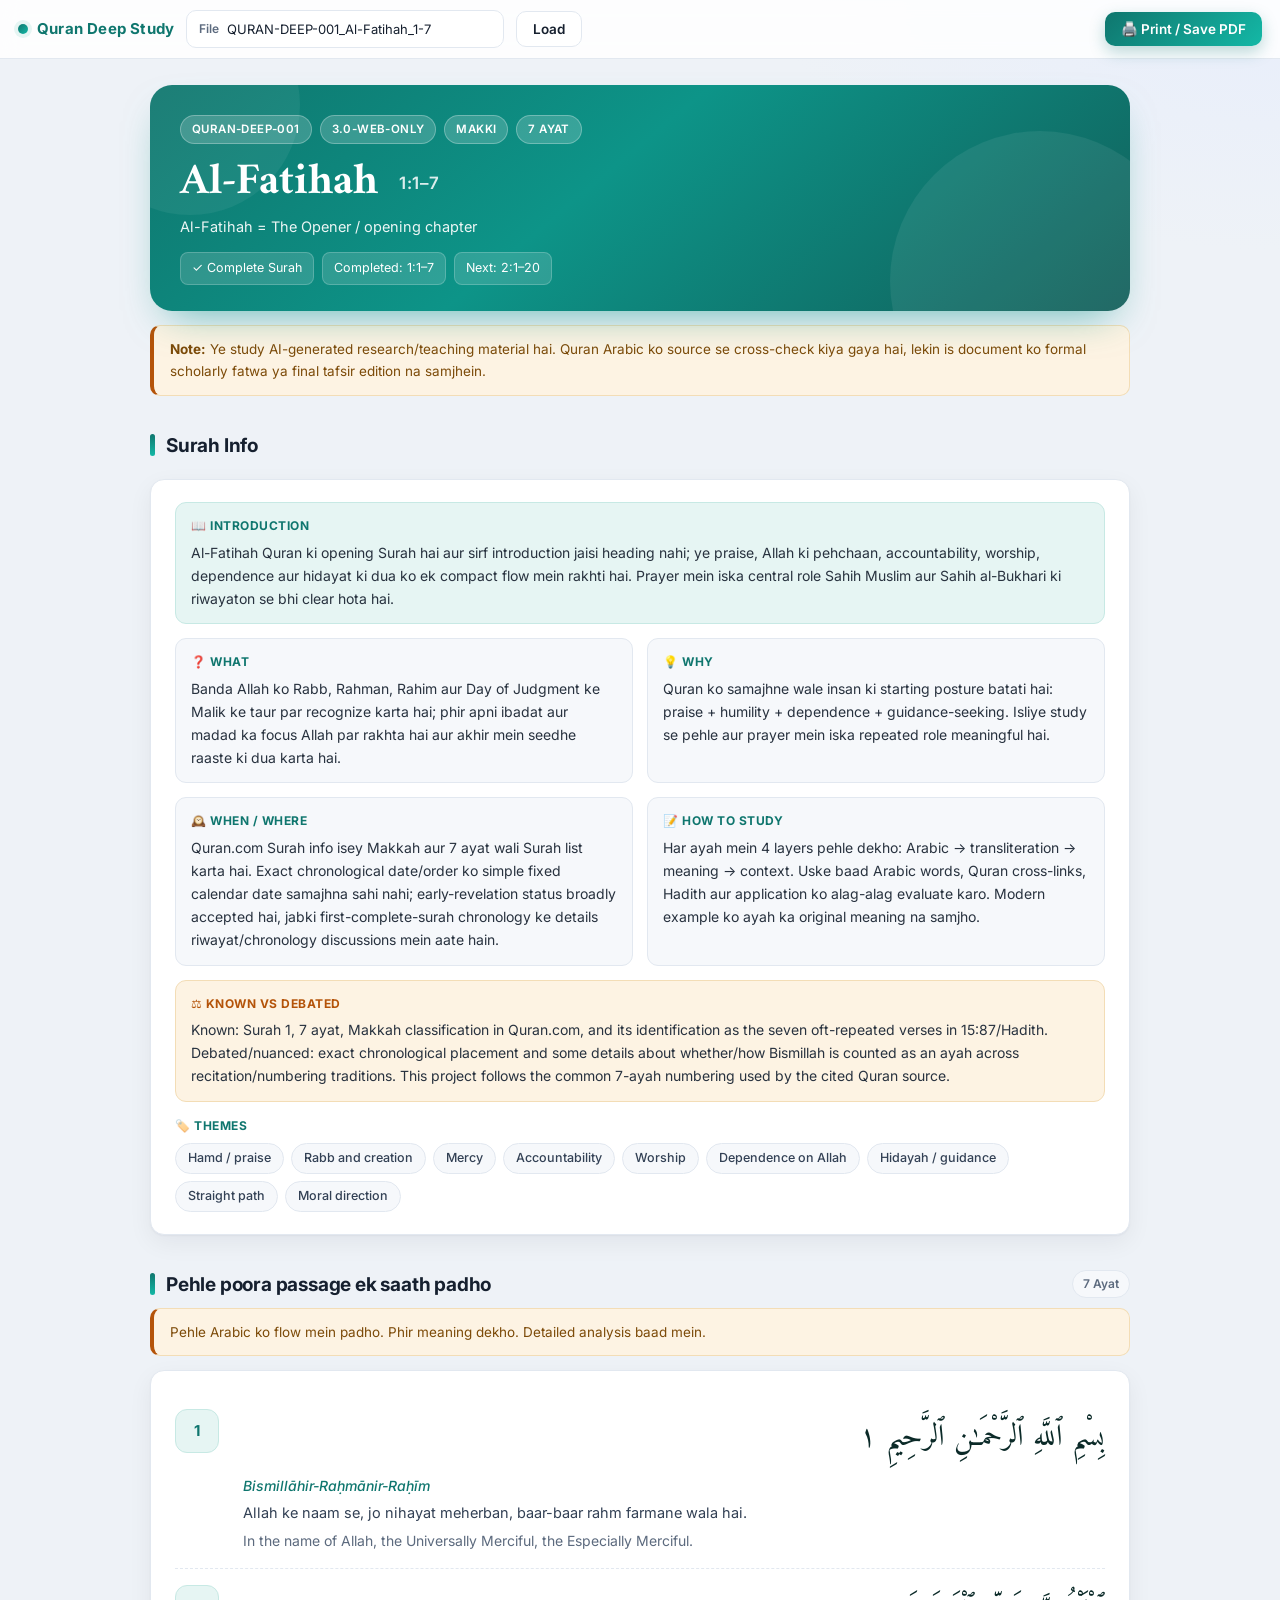
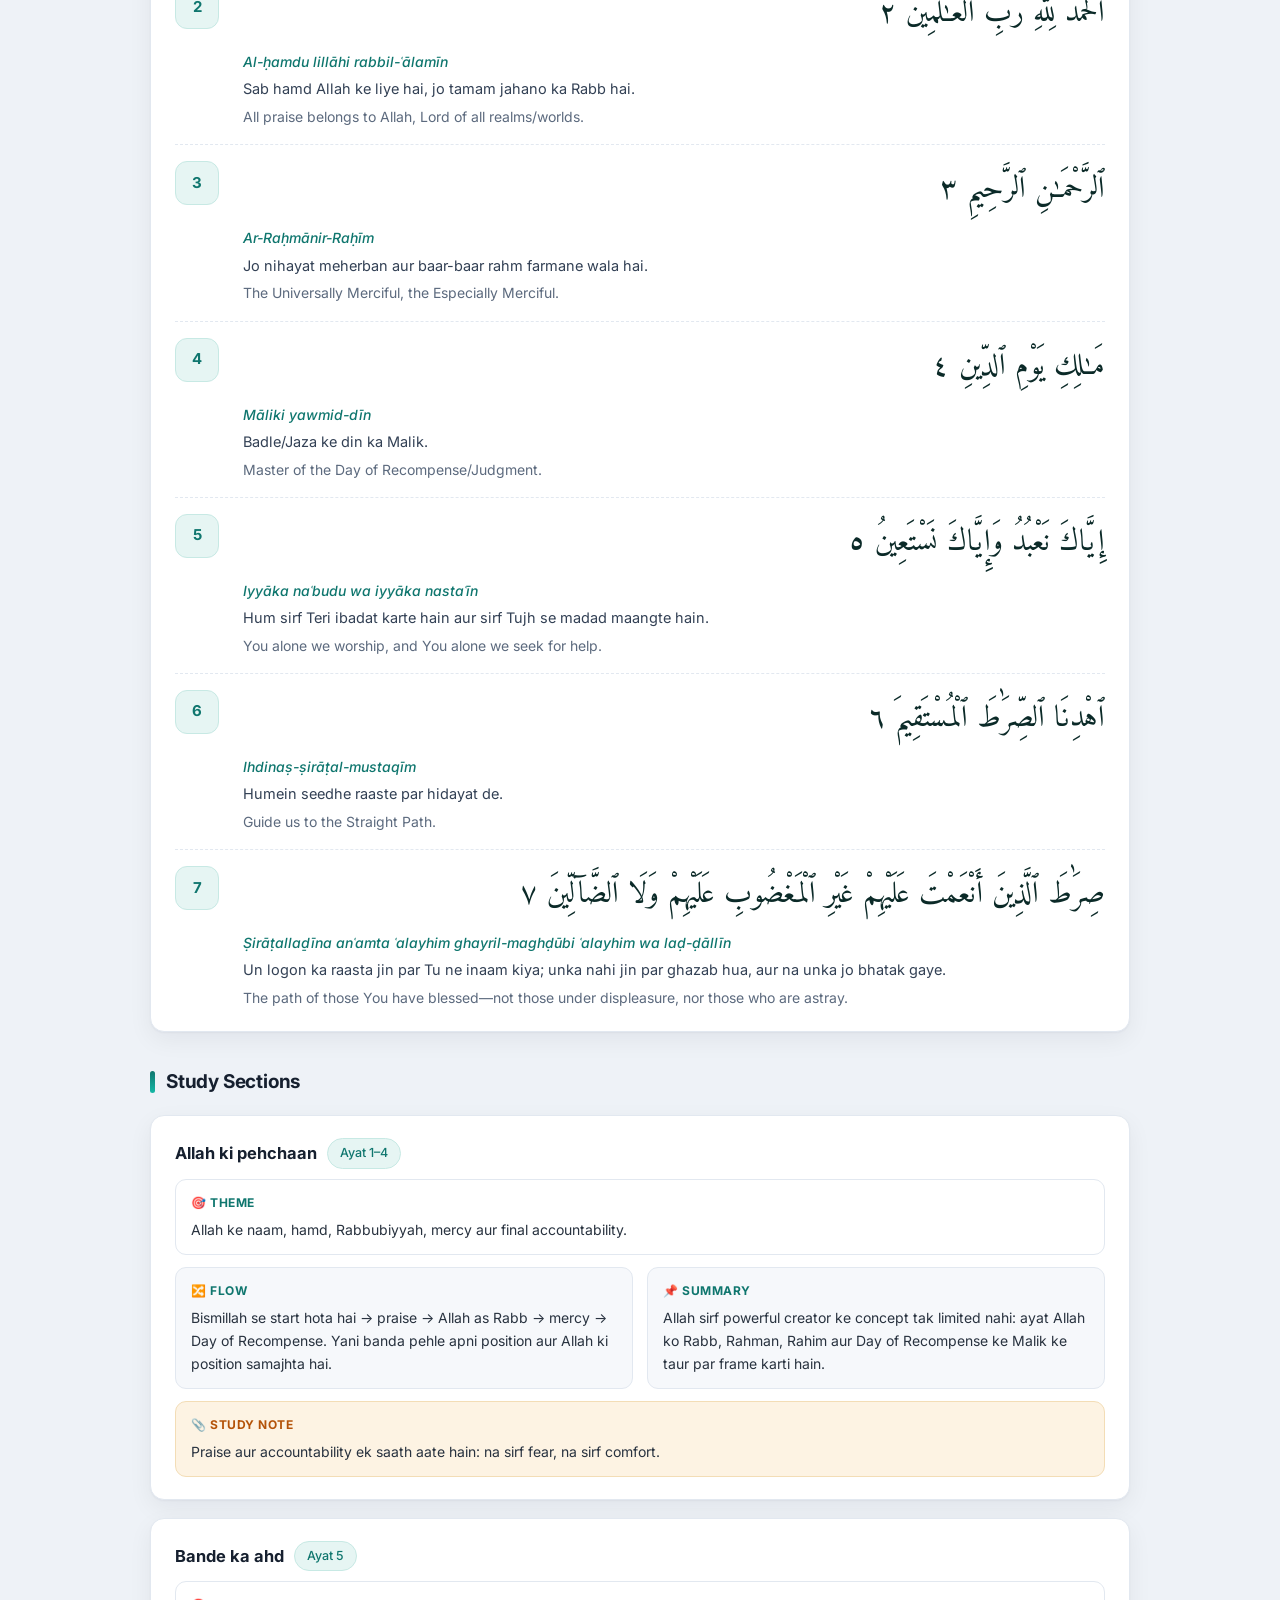
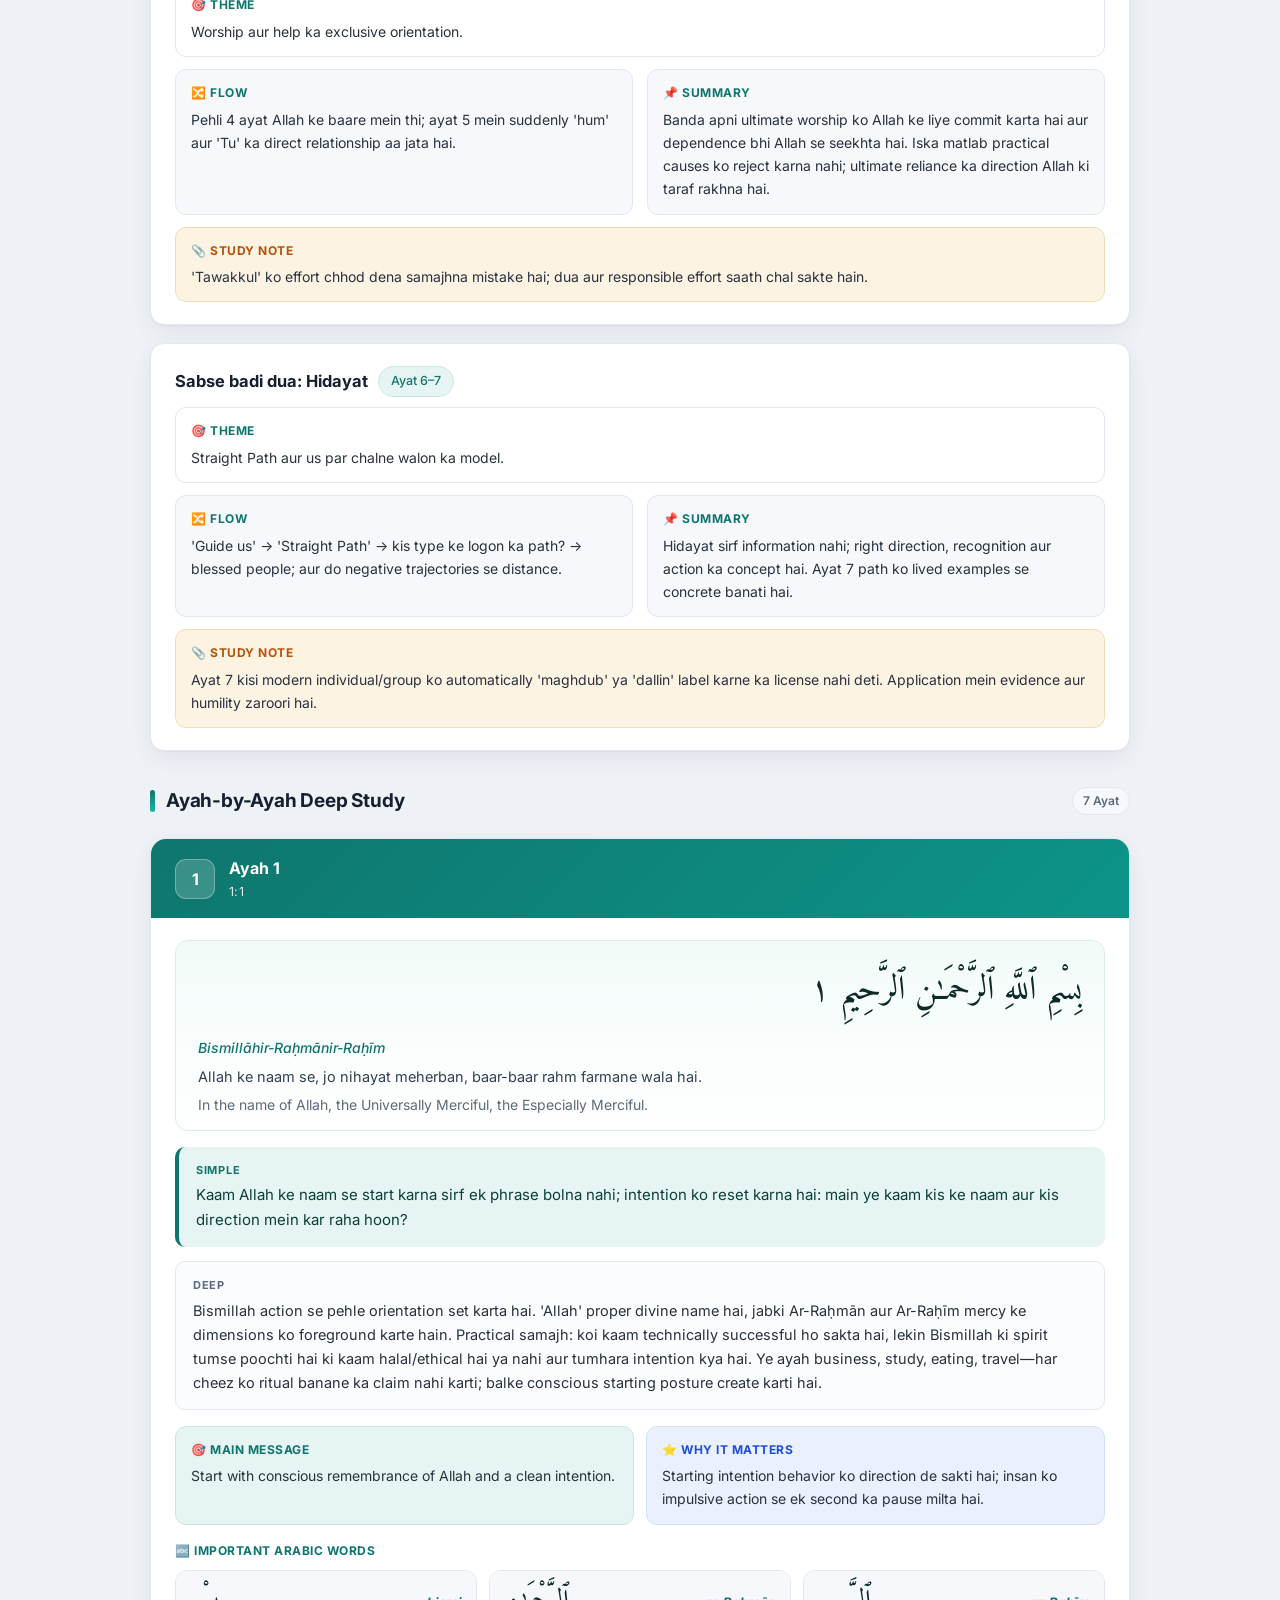
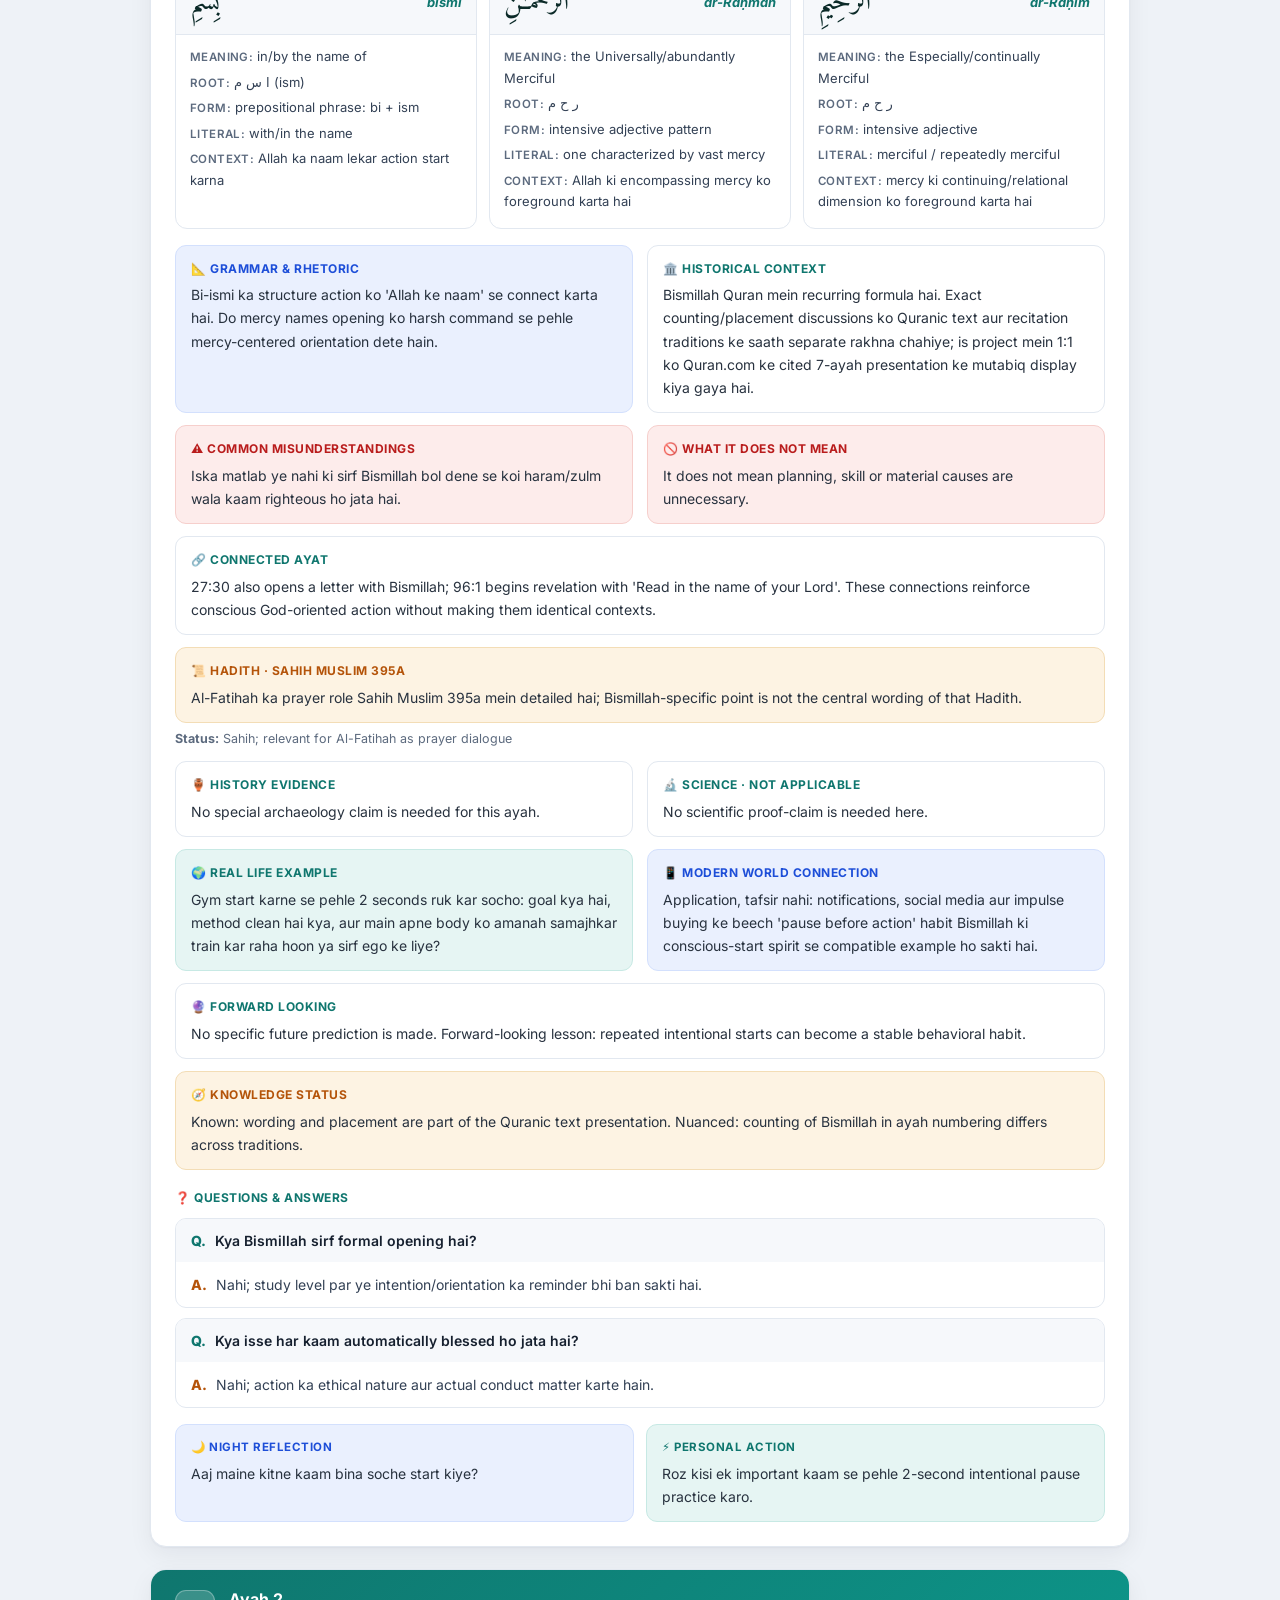
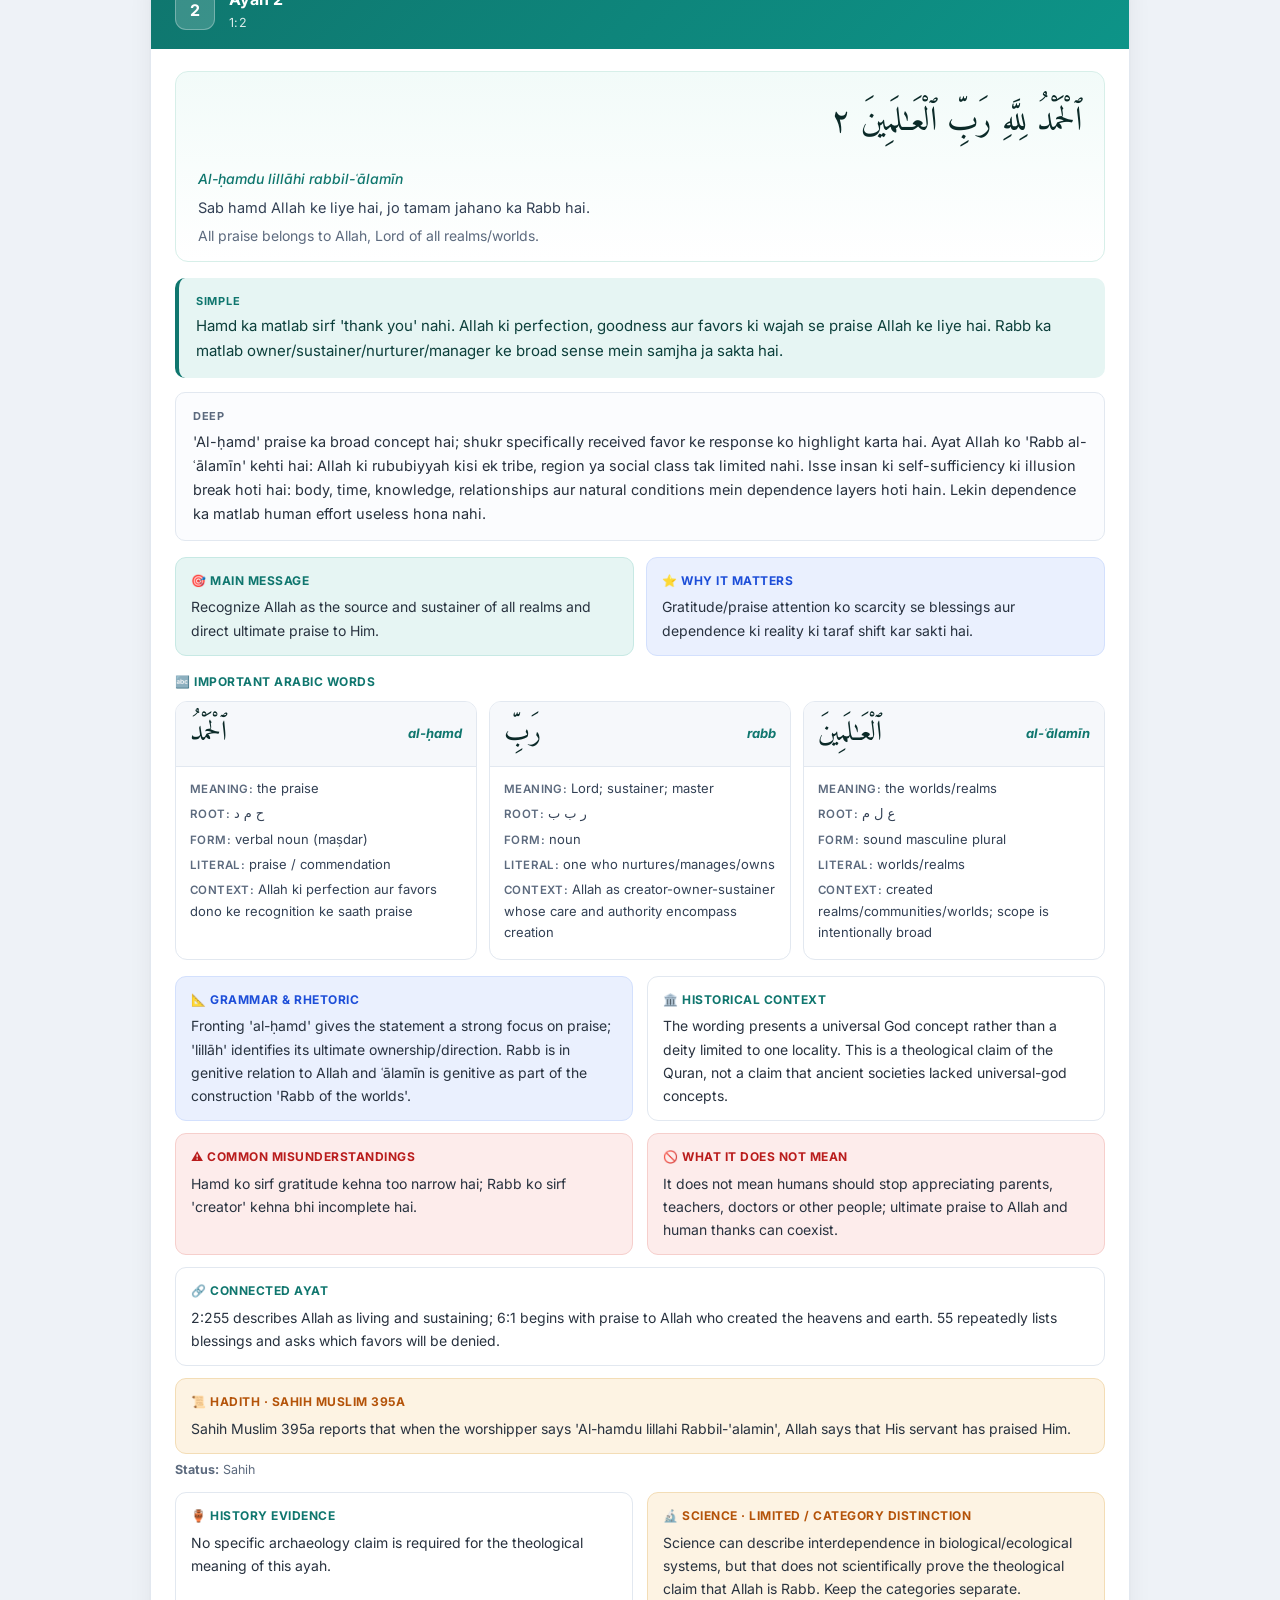
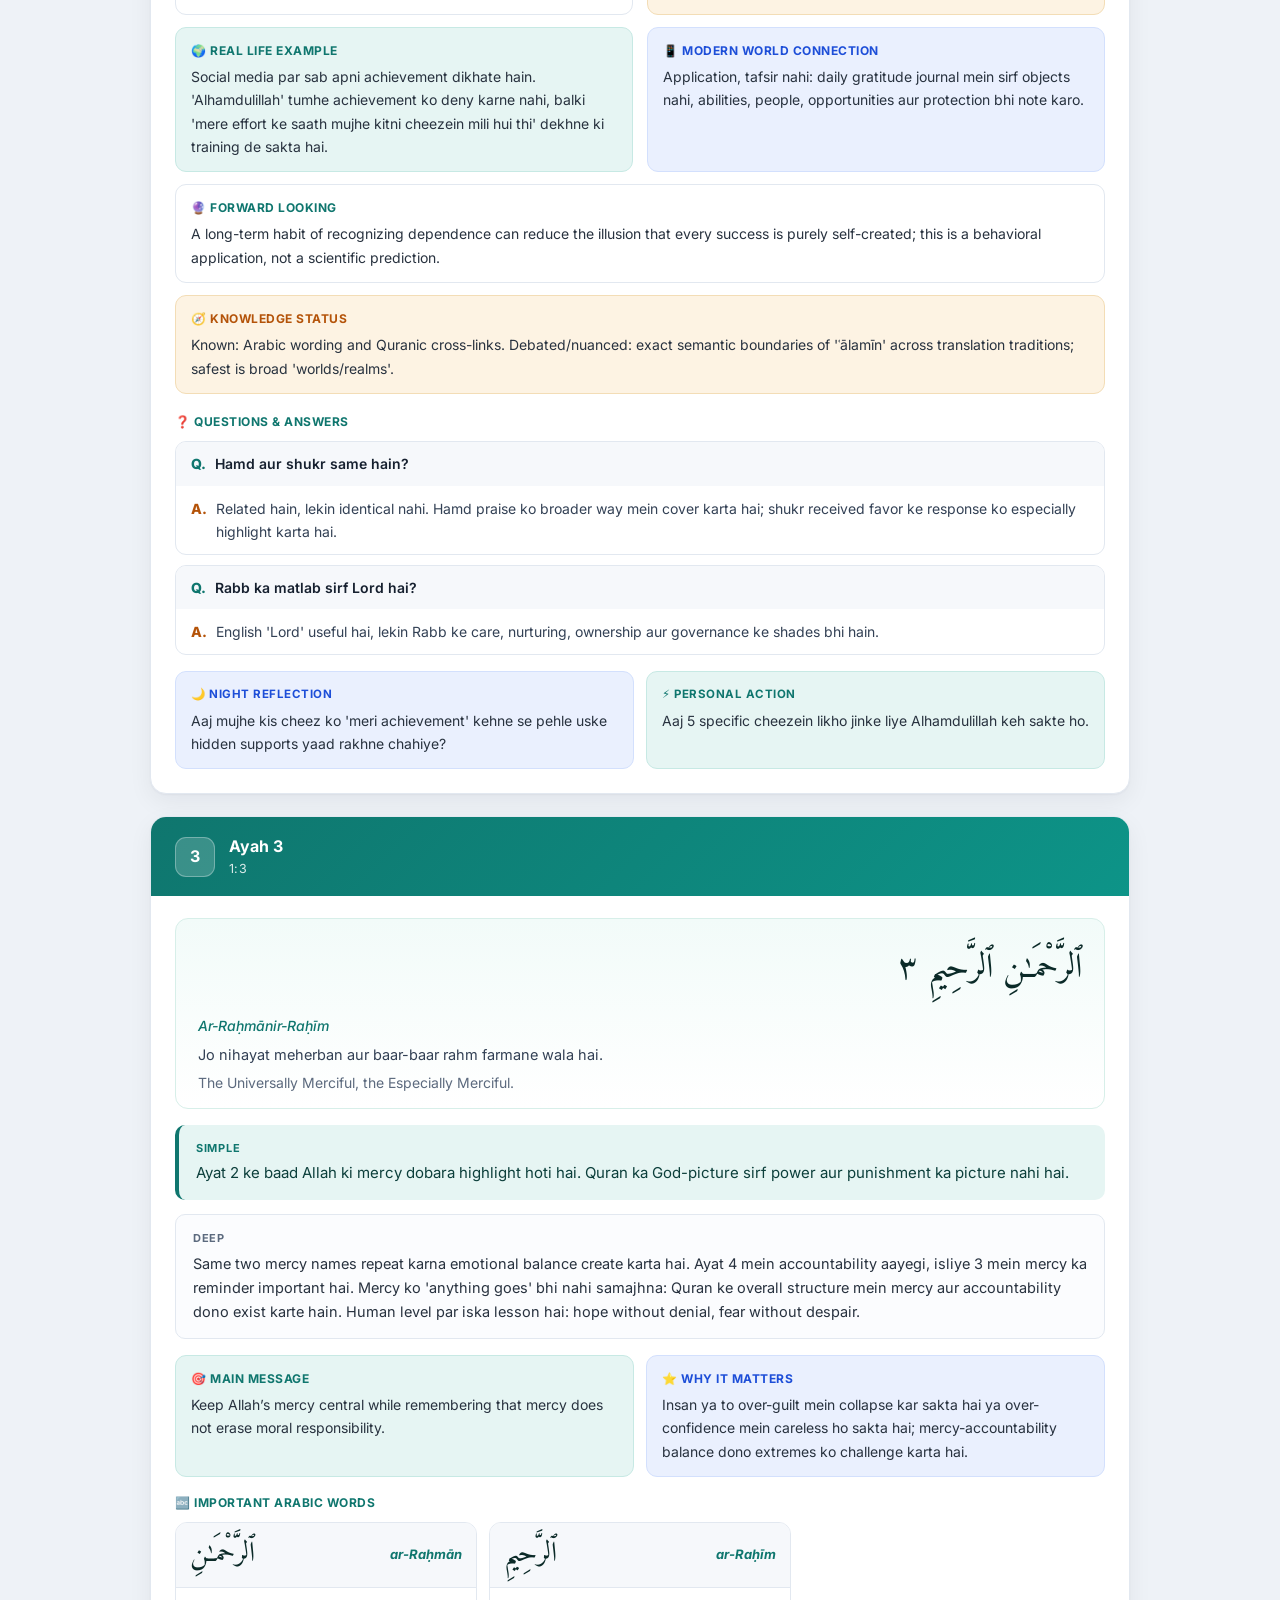
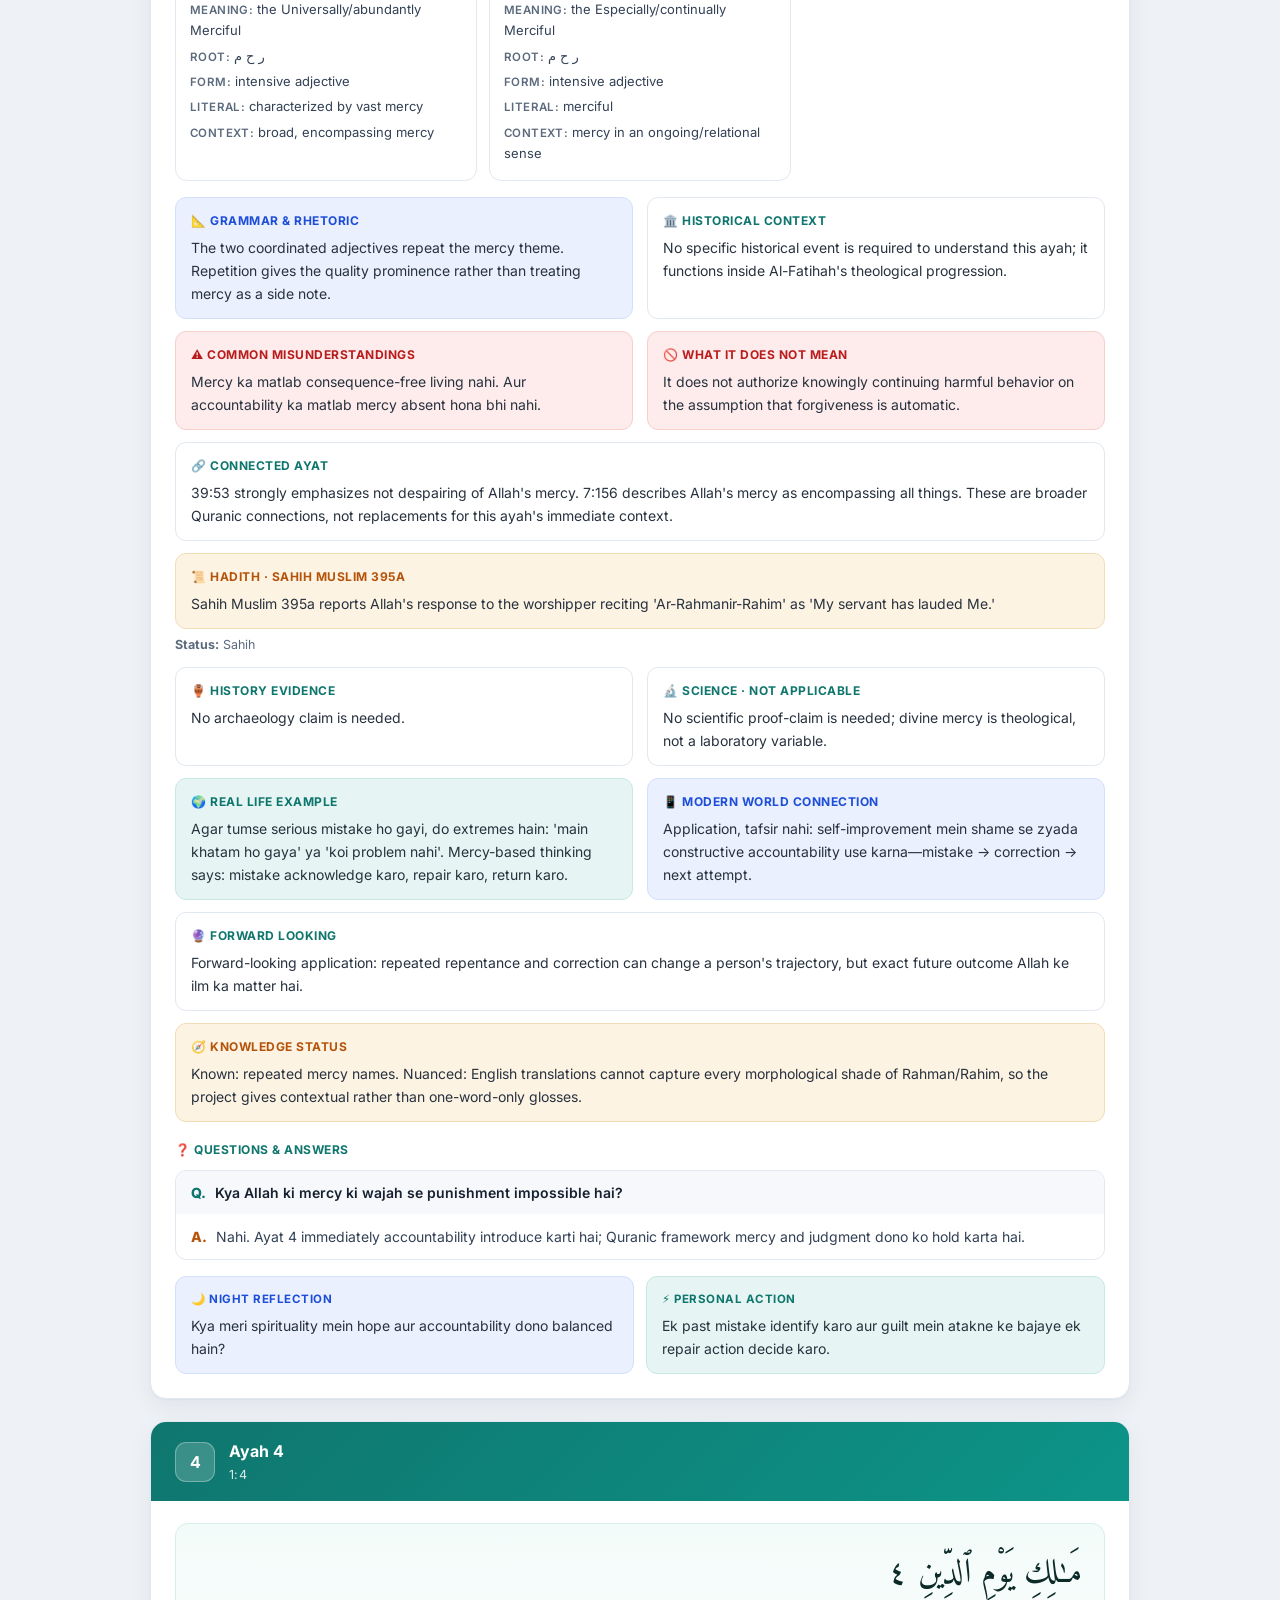
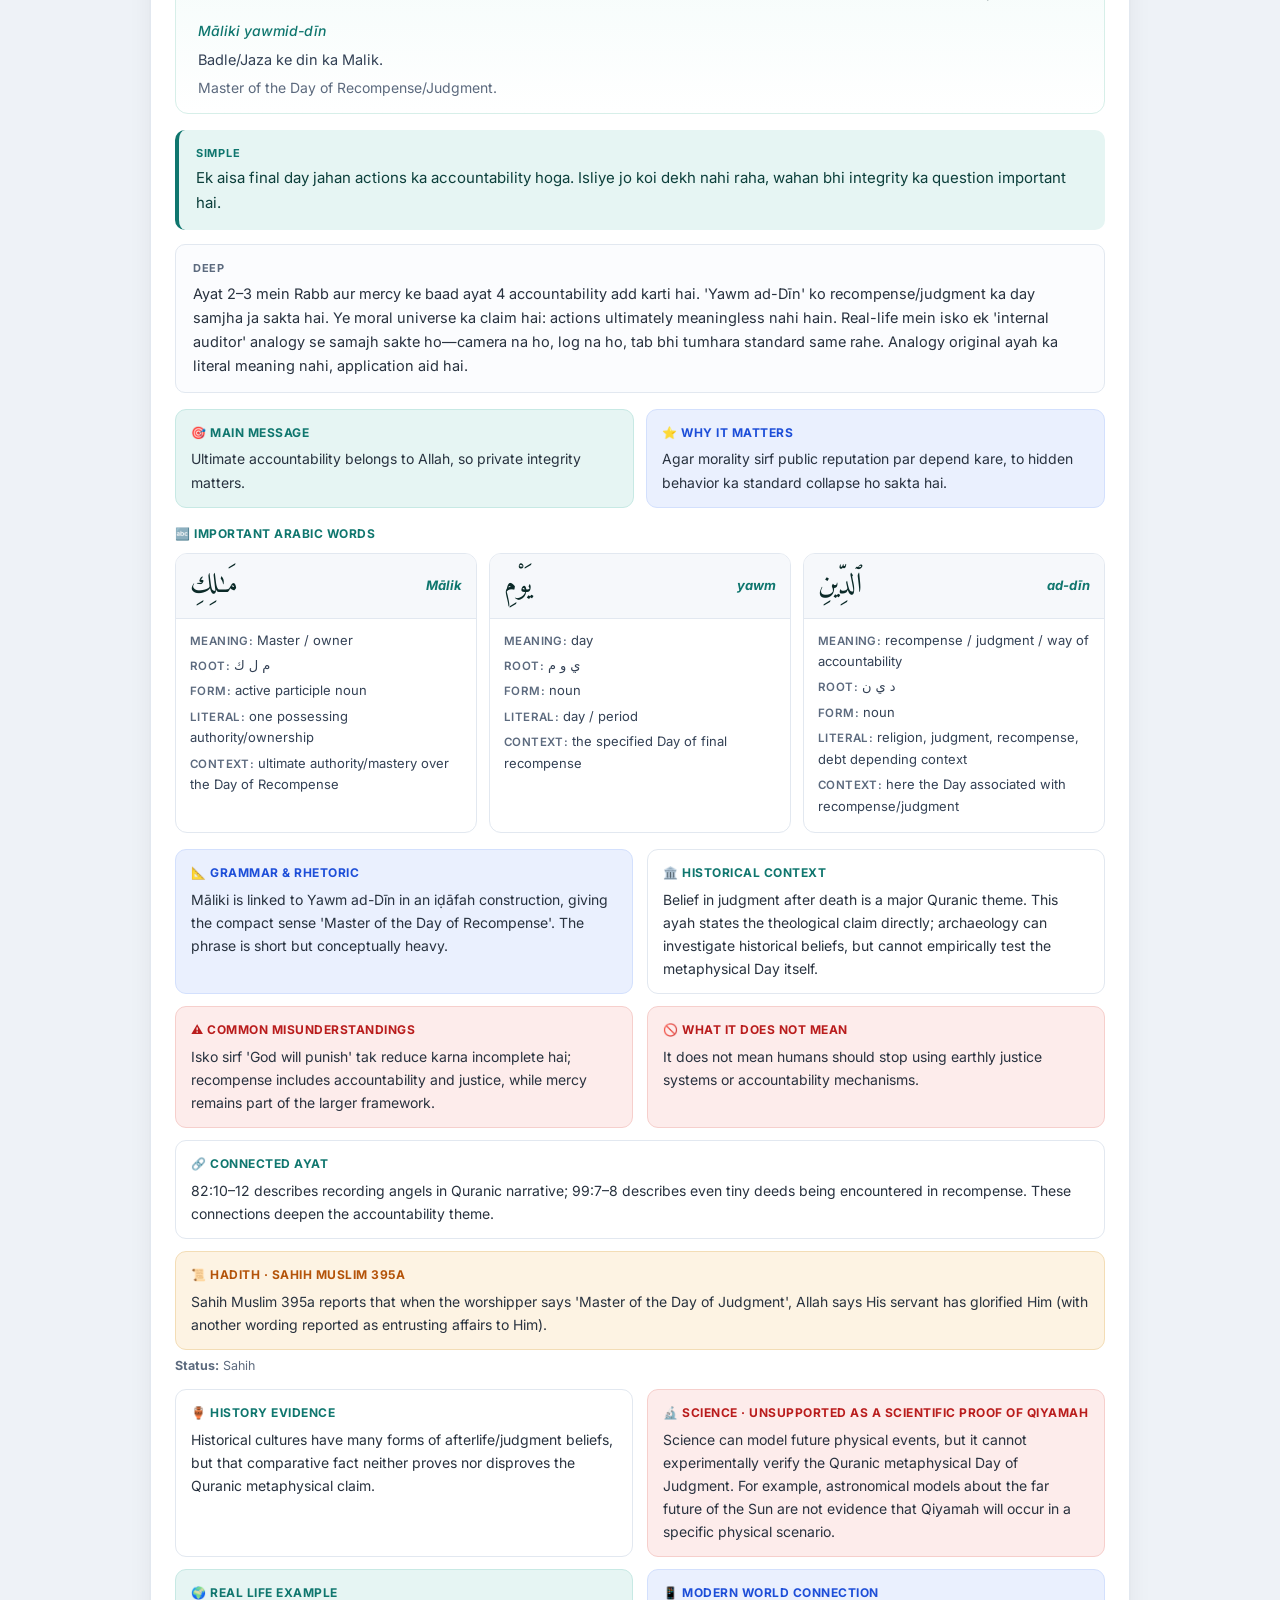
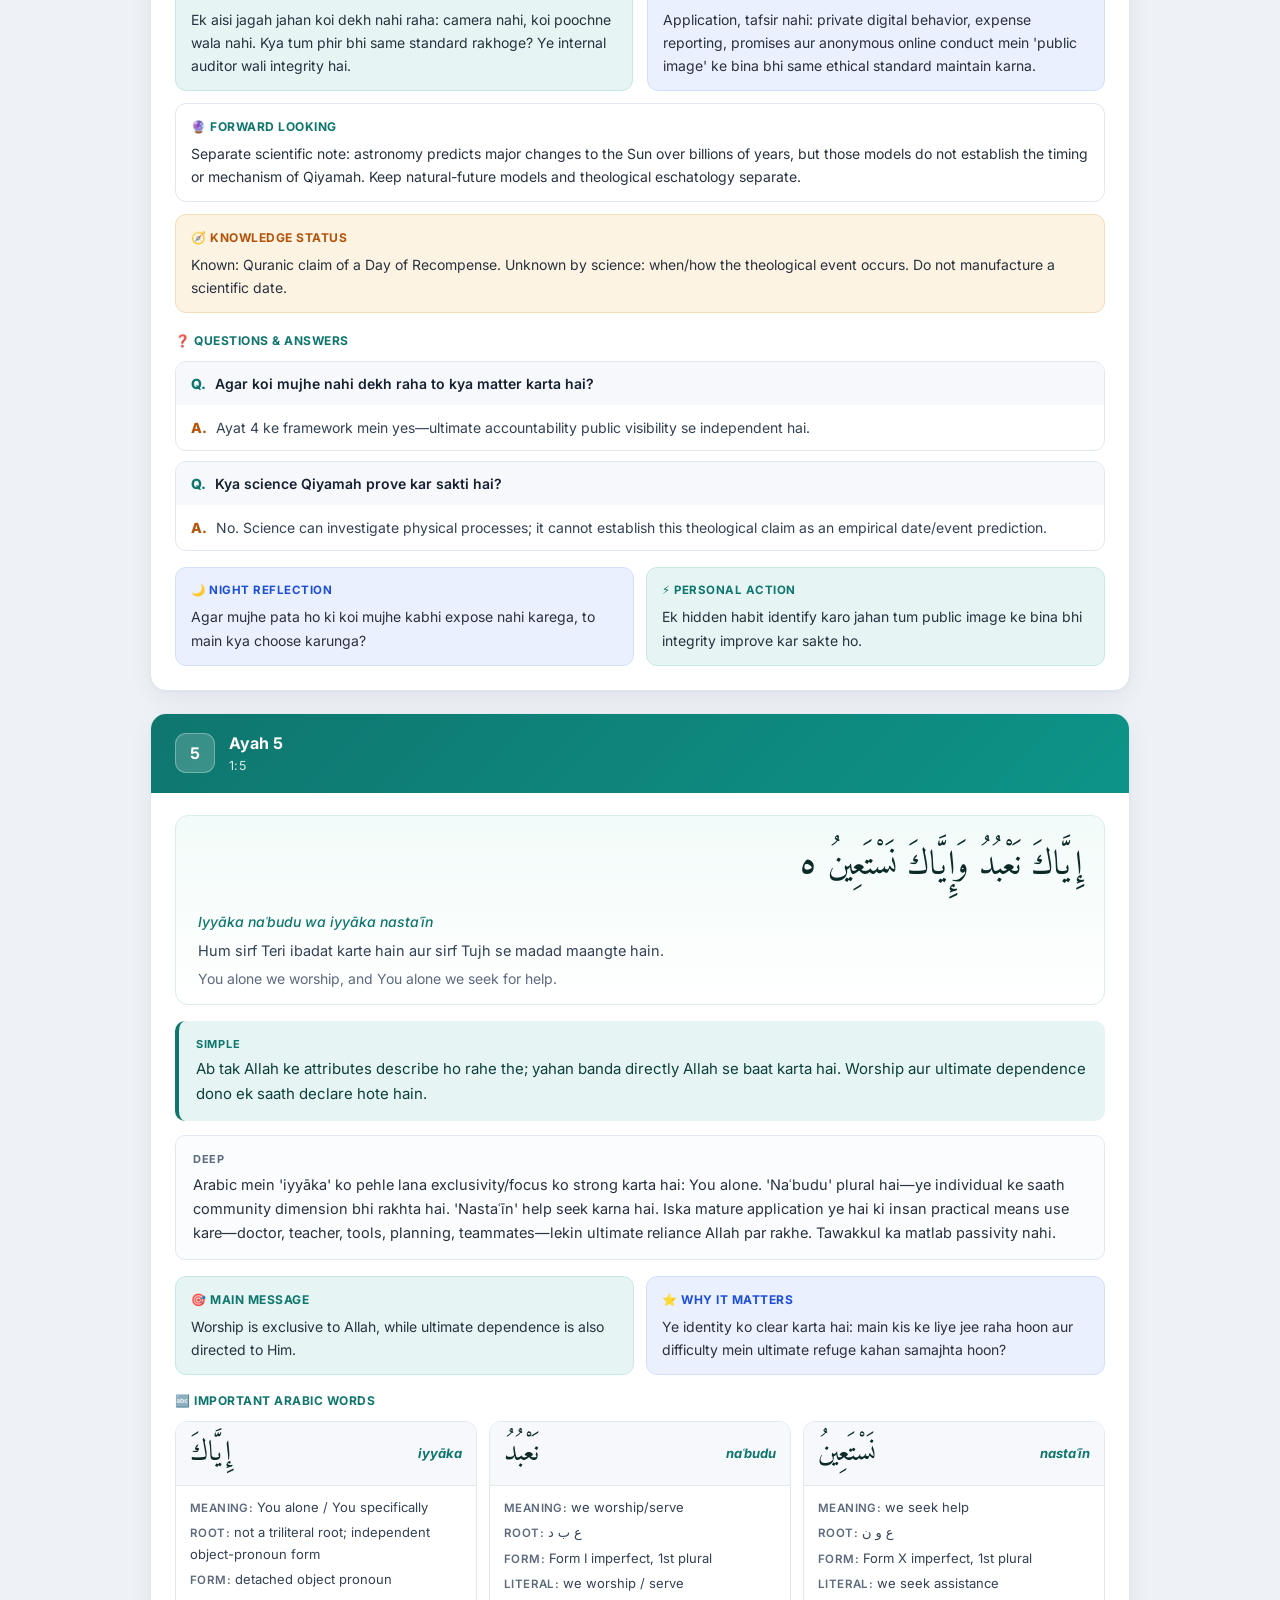
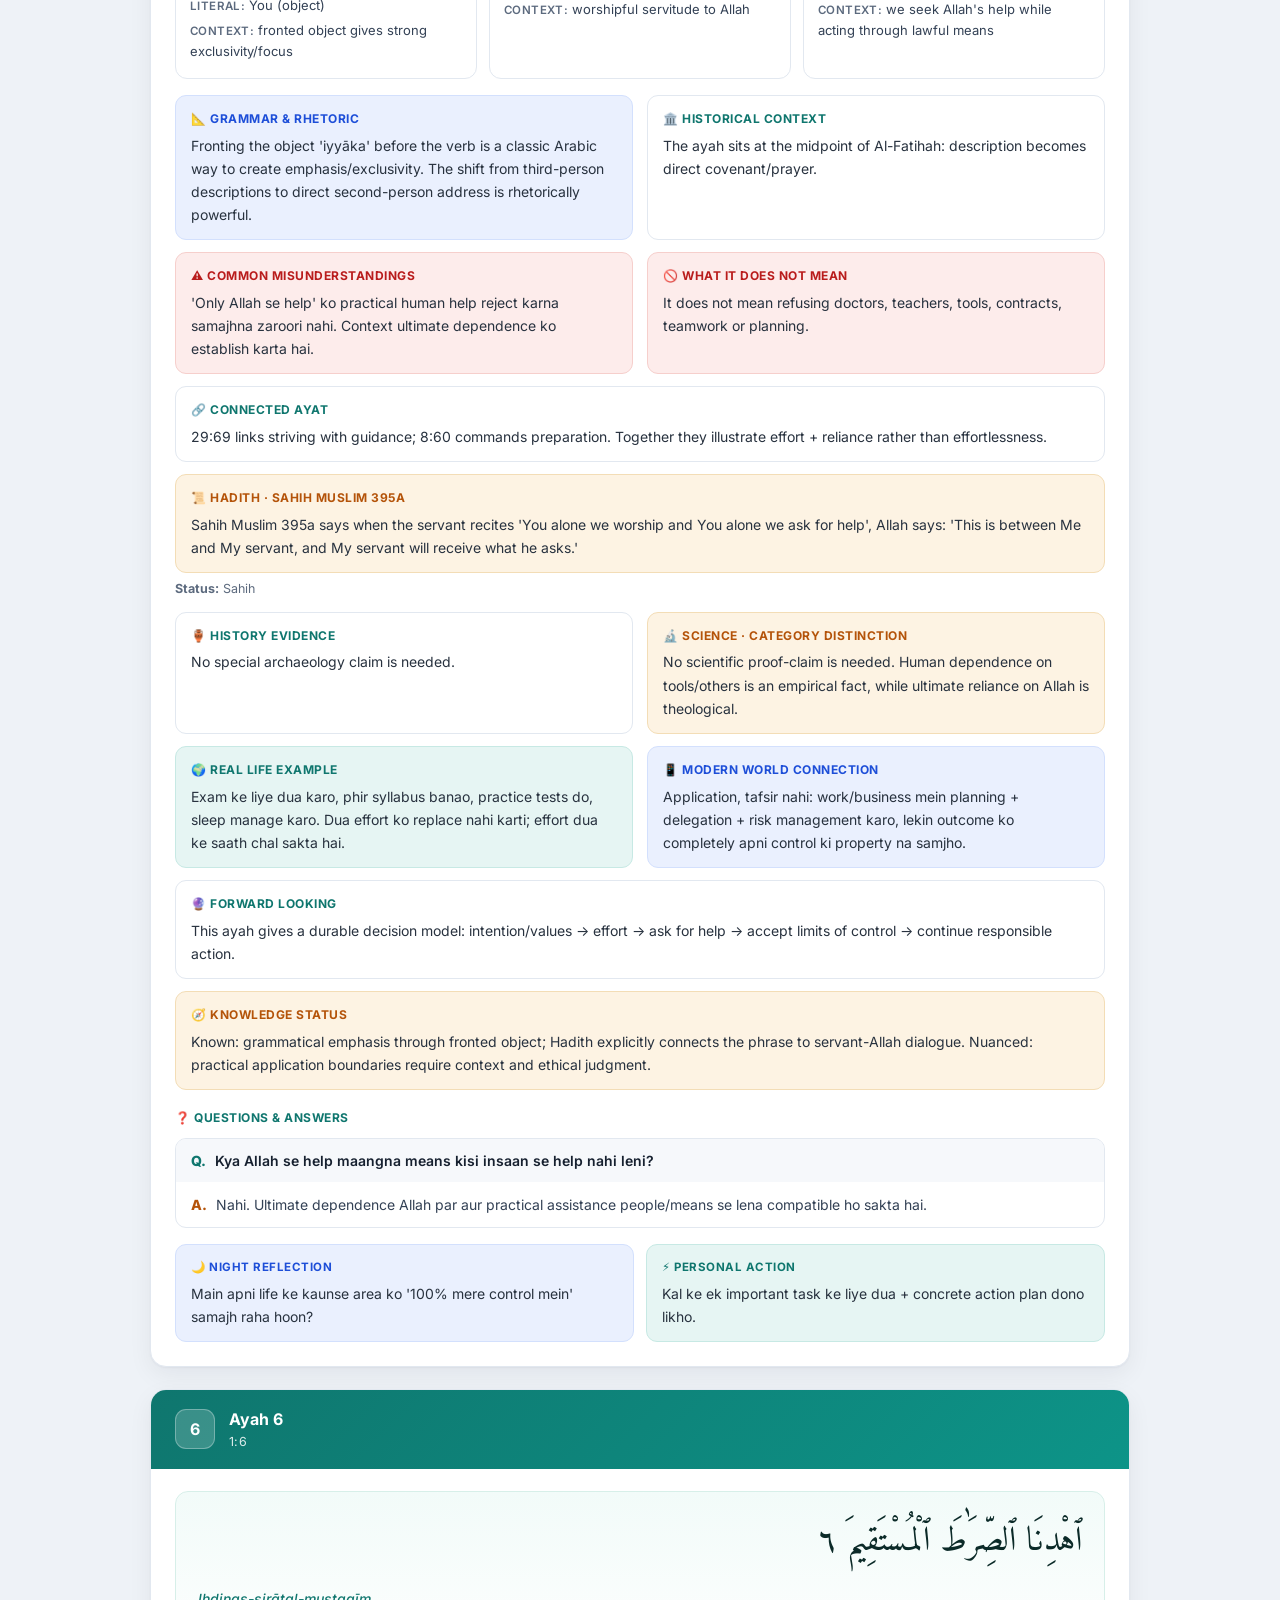
==== my-folder/ss/index.html @ 1ee938be "Update and rename Index.html to index.html" ====
<!DOCTYPE html>
<html lang="ur">
<head>
<meta charset="UTF-8" />
<meta name="viewport" content="width=device-width, initial-scale=1.0" />
<title>Quran Deep Study</title>

<link rel="preconnect" href="https://fonts.googleapis.com" />
<link rel="preconnect" href="https://fonts.gstatic.com" crossorigin />
<link href="https://fonts.googleapis.com/css2?family=Amiri:wght@400;700&family=Inter:wght@400;500;600;700&display=swap" rel="stylesheet" />

<style>
  :root{
    --bg:#eef2f7;
    --card:#ffffff;
    --ink:#16202f;
    --muted:#5c6a7e;
    --line:#e2e8f0;
    --soft:#f6f8fb;
    --accent:#0f766e;
    --accent-2:#14b8a6;
    --accent-soft:#e6f5f3;
    --gold:#b45309;
    --gold-soft:#fdf3e3;
    --red:#b91c1c;
    --red-soft:#fdeceb;
    --blue:#1d4ed8;
    --blue-soft:#eaf0fe;
    --radius:14px;
    --shadow:0 1px 2px rgba(16,24,40,.04), 0 8px 24px rgba(16,24,40,.06);
  }

  *{box-sizing:border-box;}

  html,body{margin:0;padding:0;}

  body{
    background:
      radial-gradient(1200px 600px at 10% -10%, #dff3f0 0%, transparent 55%),
      radial-gradient(1000px 500px at 100% 0%, #e8eefb 0%, transparent 50%),
      var(--bg);
    color:var(--ink);
    font-family:'Inter', system-ui, -apple-system, 'Segoe UI', Roboto, Arial, sans-serif;
    font-size:15px;
    line-height:1.65;
    -webkit-font-smoothing:antialiased;
  }

  /* ============ TOOLBAR ============ */
  .toolbar{
    position:sticky;
    top:0;
    z-index:100;
    display:flex;
    align-items:center;
    gap:12px;
    flex-wrap:wrap;
    padding:10px 18px;
    background:rgba(255,255,255,.85);
    backdrop-filter:blur(10px);
    border-bottom:1px solid var(--line);
  }
  .tb-brand{
    display:flex;align-items:center;gap:9px;
    font-weight:700;font-size:15px;letter-spacing:.2px;
    color:var(--accent);
    white-space:nowrap;
  }
  .tb-brand .dot{
    width:10px;height:10px;border-radius:50%;
    background:linear-gradient(135deg,var(--accent),var(--accent-2));
    box-shadow:0 0 0 4px var(--accent-soft);
  }
  .tb-spacer{flex:1;}
  .file-box{
    display:flex;align-items:center;gap:8px;
    background:#fff;border:1px solid var(--line);border-radius:10px;
    padding:4px 6px 4px 12px;
  }
  .file-box label{font-size:12px;color:var(--muted);font-weight:600;white-space:nowrap;}
  .file-box input{
    border:0;outline:0;background:transparent;
    font-family:'Inter',monospace;font-size:13px;color:var(--ink);
    width:270px;padding:6px 0;
  }
  .btn{
    border:0;cursor:pointer;font-family:inherit;font-weight:600;font-size:13.5px;
    padding:9px 16px;border-radius:10px;
    display:inline-flex;align-items:center;gap:7px;
    transition:transform .12s ease, box-shadow .12s ease, background .12s ease;
    white-space:nowrap;
  }
  .btn:active{transform:translateY(1px);}
  .btn-primary{
    background:linear-gradient(135deg,var(--accent),var(--accent-2));
    color:#fff;box-shadow:0 6px 16px rgba(15,118,110,.28);
  }
  .btn-primary:hover{box-shadow:0 8px 22px rgba(15,118,110,.36);}
  .btn-ghost{
    background:#fff;color:var(--ink);border:1px solid var(--line);
  }
  .btn-ghost:hover{background:var(--soft);}

  /* ============ LAYOUT ============ */
  .container{
    max-width:1020px;
    margin:0 auto;
    padding:26px 20px 90px;
  }

  .hero{
    background:linear-gradient(140deg,#0f766e 0%, #0d9488 45%, #115e59 100%);
    color:#fff;
    border-radius:22px;
    padding:30px 30px 26px;
    box-shadow:0 18px 40px -18px rgba(13,148,136,.65);
    position:relative;
    overflow:hidden;
  }
  .hero::after{
    content:"";
    position:absolute;inset:auto -60px -120px auto;
    width:300px;height:300px;border-radius:50%;
    background:rgba(255,255,255,.07);
  }
  .hero::before{
    content:"";
    position:absolute;top:-90px;left:-70px;
    width:220px;height:220px;border-radius:50%;
    background:rgba(255,255,255,.06);
  }
  .hero-top{display:flex;gap:8px;flex-wrap:wrap;margin-bottom:14px;position:relative;z-index:1;}
  .chip{
    font-size:11.5px;font-weight:600;letter-spacing:.4px;
    background:rgba(255,255,255,.18);
    border:1px solid rgba(255,255,255,.28);
    color:#fff;padding:4px 11px;border-radius:999px;
    text-transform:uppercase;
  }
  .hero h1{
    margin:0 0 6px;
    font-family:'Amiri', serif;
    font-size:44px;
    line-height:1.15;
    font-weight:700;
    position:relative;z-index:1;
  }
  .hero h1 .range{
    font-family:'Inter',sans-serif;
    font-size:17px;font-weight:600;
    opacity:.85;
    display:inline-block;
    margin-left:8px;
    vertical-align:middle;
    letter-spacing:.5px;
  }
  .hero .sub{
    margin:0 0 14px;opacity:.92;font-size:14.5px;
    position:relative;z-index:1;
  }
  .hero-meta{
    display:flex;flex-wrap:wrap;gap:8px;
    position:relative;z-index:1;
  }
  .hero-meta span{
    font-size:12.5px;background:rgba(255,255,255,.14);
    border:1px solid rgba(255,255,255,.2);
    padding:5px 11px;border-radius:8px;
  }

  .note{
    margin-top:14px;
    background:var(--gold-soft);
    border:1px solid #f3ddb6;
    border-left:4px solid var(--gold);
    border-radius:10px;
    padding:12px 16px;
    font-size:13.5px;
    color:#7c4a08;
  }

  /* ============ CARDS ============ */
  .card{
    background:var(--card);
    border:1px solid var(--line);
    border-radius:var(--radius);
    padding:22px 24px;
    margin-top:18px;
    box-shadow:var(--shadow);
  }

  .section-head{
    display:flex;align-items:center;gap:11px;
    margin:34px 0 4px;
  }
  .section-head .bar{
    width:5px;height:22px;border-radius:3px;
    background:linear-gradient(180deg,var(--accent),var(--accent-2));
  }
  .section-head h2{
    margin:0;font-size:19px;font-weight:700;letter-spacing:-.2px;
  }
  .section-head .count{
    margin-left:auto;font-size:12px;font-weight:600;color:var(--muted);
    background:var(--soft);border:1px solid var(--line);
    padding:3px 10px;border-radius:999px;
  }

  .grid-2{display:grid;grid-template-columns:1fr 1fr;gap:14px;}
  .grid-3{display:grid;grid-template-columns:repeat(3,1fr);gap:12px;}
  @media(max-width:760px){
    .grid-2,.grid-3{grid-template-columns:1fr;}
    .hero h1{font-size:34px;}
    .file-box input{width:170px;}
  }

  /* Info blocks */
  .info{
    background:var(--soft);
    border:1px solid var(--line);
    border-radius:11px;
    padding:13px 15px;
  }
  .info-title{
    font-size:12px;font-weight:700;letter-spacing:.5px;
    text-transform:uppercase;color:var(--accent);
    margin-bottom:5px;
    display:flex;align-items:center;gap:6px;
  }
  .info-body{font-size:14px;color:#28323f;}
  .info.plain{background:#fff;}

  .info.gold{background:var(--gold-soft);border-color:#f3ddb6;}
  .info.gold .info-title{color:var(--gold);}
  .info.red{background:var(--red-soft);border-color:#f6cfcc;}
  .info.red .info-title{color:var(--red);}
  .info.blue{background:var(--blue-soft);border-color:#d3e0fd;}
  .info.blue .info-title{color:var(--blue);}
  .info.green{background:var(--accent-soft);border-color:#c7e9e4;}
  .info.green .info-title{color:var(--accent);}

  /* ============ PASSAGE ============ */
  .passage-item{
    border-bottom:1px dashed var(--line);
    padding:16px 0;
    display:grid;
    grid-template-columns:52px 1fr;
    gap:16px;
  }
  .passage-item:last-child{border-bottom:0;padding-bottom:0;}
  .passage-num{
    width:44px;height:44px;border-radius:12px;
    background:var(--accent-soft);color:var(--accent);
    display:flex;align-items:center;justify-content:center;
    font-weight:700;font-size:15px;
    border:1px solid #c7e9e4;
  }
  .arabic{
    font-family:'Amiri', serif;
    direction:rtl;
    text-align:right;
    font-size:30px;
    line-height:1.9;
    color:#0b2a28;
    margin:0 0 8px;
  }
  .translit{
    font-style:italic;color:var(--accent);font-size:14px;
    margin:0 0 4px;font-weight:500;
  }
  .roman{color:#334155;font-size:14.5px;margin:0 0 4px;}
  .english{color:var(--muted);font-size:14px;margin:0;}

  /* ============ AYAH CARD ============ */
  .ayah-card{
    background:#fff;
    border:1px solid var(--line);
    border-radius:16px;
    margin-top:22px;
    box-shadow:var(--shadow);
    overflow:hidden;
  }
  .ayah-head{
    display:flex;align-items:center;gap:14px;
    padding:16px 24px;
    background:linear-gradient(135deg,#0f766e,#0d9488);
    color:#fff;
  }
  .ayah-head .num{
    width:40px;height:40px;border-radius:11px;
    background:rgba(255,255,255,.18);
    border:1px solid rgba(255,255,255,.3);
    display:flex;align-items:center;justify-content:center;
    font-weight:700;font-size:16px;
    flex-shrink:0;
  }
  .ayah-head .t{font-weight:700;font-size:16px;}
  .ayah-head .r{font-size:12.5px;opacity:.85;letter-spacing:.4px;}
  .ayah-head .markers{margin-left:auto;display:flex;gap:6px;flex-wrap:wrap;}
  .ayah-head .mk{
    font-size:11px;font-weight:600;
    background:rgba(255,255,255,.2);
    border:1px solid rgba(255,255,255,.3);
    padding:3px 9px;border-radius:999px;
  }
  .ayah-body{padding:22px 24px 24px;}
  .ayah-arabic-wrap{
    background:linear-gradient(180deg,#f2fbf9,#ffffff);
    border:1px solid #d7efe9;
    border-radius:13px;
    padding:18px 22px 14px;
    margin-bottom:16px;
  }
  .ayah-arabic-wrap .arabic{font-size:34px;margin-bottom:12px;}
  .ayah-arabic-wrap .translit{margin-bottom:6px;}

  .simple-box{
    background:var(--accent-soft);
    border-left:4px solid var(--accent);
    border-radius:10px;
    padding:14px 17px;
    margin-bottom:14px;
    font-size:15px;
    color:#0c3f3b;
  }
  .simple-box .lbl{
    font-size:11px;font-weight:700;letter-spacing:.7px;
    text-transform:uppercase;color:var(--accent);display:block;margin-bottom:4px;
  }
  .deep-box{
    background:#fbfcfe;
    border:1px solid var(--line);
    border-radius:10px;
    padding:14px 17px;
    margin-bottom:16px;
    font-size:14.5px;
    color:#28323f;
  }
  .deep-box .lbl{
    font-size:11px;font-weight:700;letter-spacing:.7px;
    text-transform:uppercase;color:var(--muted);display:block;margin-bottom:5px;
  }

  .msg-row{display:grid;grid-template-columns:1fr 1fr;gap:12px;margin-bottom:16px;}
  @media(max-width:760px){.msg-row{grid-template-columns:1fr;}}

  /* Word cards */
  .words{display:grid;grid-template-columns:repeat(auto-fill,minmax(250px,1fr));gap:12px;margin-bottom:16px;}
  .word{
    border:1px solid var(--line);
    border-radius:12px;
    overflow:hidden;
    background:#fff;
  }
  .word-top{
    background:var(--soft);
    border-bottom:1px solid var(--line);
    padding:12px 14px;
    display:flex;align-items:center;justify-content:space-between;gap:10px;
  }
  .word-ar{
    font-family:'Amiri',serif;
    font-size:28px;
    direction:rtl;
    color:#0b2a28;
    line-height:1.4;
  }
  .word-tr{font-size:13px;font-weight:700;color:var(--accent);font-style:italic;}
  .word-body{padding:11px 14px;font-size:13px;color:#334155;}
  .word-body div{margin-bottom:4px;}
  .word-body b{color:var(--muted);font-weight:600;font-size:11.5px;text-transform:uppercase;letter-spacing:.4px;}

  /* Q&A */
  .qa-list{display:grid;gap:10px;}
  .qa-item{
    border:1px solid var(--line);
    border-radius:11px;
    overflow:hidden;
  }
  .qa-q{
    background:var(--soft);
    padding:10px 15px;
    font-weight:600;font-size:14px;
    display:flex;gap:9px;
  }
  .qa-q .bullet{
    color:var(--accent);font-weight:800;
  }
  .qa-a{
    padding:11px 15px;
    font-size:14px;color:#334155;
    display:flex;gap:9px;
  }
  .qa-a .bullet{color:var(--gold);font-weight:800;}

  .reflect{
    display:grid;grid-template-columns:1fr 1fr;gap:12px;margin-top:16px;
  }
  @media(max-width:760px){.reflect{grid-template-columns:1fr;}}
  .reflect .info-title{font-size:11.5px;}

  /* Conclusion */
  .concl-grid{display:grid;gap:12px;}

  .mindset-list{display:flex;flex-wrap:wrap;gap:8px;margin-top:6px;}
  .mindset-list span{
    background:var(--accent-soft);
    border:1px solid #c7e9e4;
    color:#0c4f4a;
    border-radius:8px;
    padding:6px 12px;
    font-size:13px;
  }
  .tag-list{display:flex;flex-wrap:wrap;gap:7px;margin-top:8px;}
  .tag{
    background:var(--soft);
    border:1px solid var(--line);
    border-radius:999px;
    padding:4px 12px;
    font-size:12.5px;
    color:#334155;
    font-weight:500;
  }

  /* Action table */
  .action-item{
    display:grid;
    grid-template-columns:26px 1fr auto;
    gap:12px;
    align-items:start;
    padding:12px 0;
    border-bottom:1px dashed var(--line);
  }
  .action-item:last-child{border-bottom:0;}
  .action-idx{
    width:24px;height:24px;border-radius:7px;
    background:var(--accent);color:#fff;
    font-size:12px;font-weight:700;
    display:flex;align-items:center;justify-content:center;
  }
  .action-title{font-weight:600;font-size:14.5px;margin-bottom:3px;}
  .action-how{font-size:13.5px;color:#334155;}
  .action-why{font-size:12.5px;color:var(--muted);margin-top:3px;font-style:italic;}
  .action-freq{
    font-size:11.5px;font-weight:700;color:var(--accent);
    background:var(--accent-soft);border:1px solid #c7e9e4;
    padding:4px 10px;border-radius:999px;white-space:nowrap;
  }

  /* Sources */
  .source-item{
    display:flex;gap:12px;align-items:flex-start;
    padding:11px 0;border-bottom:1px dashed var(--line);
  }
  .source-item:last-child{border-bottom:0;}
  .source-type{
    font-size:10.5px;font-weight:700;letter-spacing:.4px;text-transform:uppercase;
    background:var(--accent-soft);color:var(--accent);
    border:1px solid #c7e9e4;
    padding:3px 9px;border-radius:6px;
    white-space:nowrap;margin-top:2px;
  }
  .source-title{font-weight:600;font-size:14px;}
  .source-ref{font-size:13px;color:var(--muted);}
  .source-item a{color:var(--accent);font-size:12.5px;text-decoration:none;word-break:break-all;}
  .source-item a:hover{text-decoration:underline;}

  /* QC */
  .qc-grid{display:grid;grid-template-columns:repeat(auto-fill,minmax(260px,1fr));gap:9px;}
  .qc-item{
    display:flex;gap:9px;align-items:flex-start;
    background:var(--soft);border:1px solid var(--line);
    border-radius:9px;padding:9px 13px;font-size:13.5px;
  }
  .qc-item .tick{color:#15803d;font-weight:800;}

  .progress-bar{
    display:flex;flex-wrap:wrap;gap:10px;
    margin-top:10px;
  }
  .progress-bar div{
    background:var(--soft);border:1px solid var(--line);
    border-radius:9px;padding:9px 14px;font-size:13px;
  }
  .progress-bar b{color:var(--accent);}

  .loading, .error{
    text-align:center;padding:80px 20px;font-size:16px;color:var(--muted);
  }
  .error{
    color:var(--red);
    background:var(--red-soft);
    border:1px solid #f6cfcc;
    border-radius:14px;
    margin-top:40px;
  }
  .error code{
    background:#fff;padding:3px 8px;border-radius:6px;
    border:1px solid #f6cfcc;font-size:13px;
  }

  footer.foot{
    text-align:center;color:var(--muted);font-size:12.5px;
    padding:34px 20px 10px;
  }

  /* ============ PRINT / A4 ============ */
  @media print{
    
  @page{
    size: A4;
    margin: 13mm 12mm 20mm 12mm;   /* bottom margin badhaya footer ke liye */

    /* ✅ PAGE NUMBER — bottom center me */
    @bottom-center{
      content: "Page " counter(page) " of " counter(pages);
      font-family: 'Inter', system-ui, sans-serif;
      font-size: 9pt;
      color: #64748b;
      letter-spacing: .3px;
    }

    /* ✅ Left side pe study title (optional but useful) */
    @bottom-left{
      content: "Quran Deep Study";
      font-family: 'Inter', system-ui, sans-serif;
      font-size: 8.5pt;
      color: #94a3b8;
    }

    /* ✅ Right side pe file id (optional) */
    @bottom-right{
      content: "AI-generated study · not a fatwa";
      font-family: 'Inter', system-ui, sans-serif;
      font-size: 8pt;
      color: #94a3b8;
    }
  }

 .print-footer{
  display: flex;
  justify-content: space-between;
  align-items: center;

  /* ⚠️ Ye trick: position fixed print me har page pe repeat hota hai */
  position: fixed;
  bottom: -14mm;          /* page ke bottom margin area me le jao */
  left: 0;
  right: 0;

  padding: 2mm 12mm 0 12mm;
  font-size: 8.5pt;
  color: #94a3b8;
  font-family: 'Inter', system-ui, sans-serif;
  border-top: 1px solid #e2e8f0;
}
.print-footer .pf-left{ color:#64748b; font-weight:600; }
.print-footer .pf-right{ color:#94a3b8; }
    html,body{
      background:#fff !important;
      font-size:10.5pt;
      line-height:1.5;
      color:#000;
    }
    .no-print{display:none !important;}

    .container{max-width:100%;padding:0;margin:0;}

    .hero{
      background:#0f766e !important;
      -webkit-print-color-adjust:exact;
      print-color-adjust:exact;
      border-radius:12px;
      padding:16px 18px;
      box-shadow:none;
      page-break-inside:avoid;
    }
    .hero h1{font-size:24pt;}
    .hero h1 .range{font-size:11pt;}
    .hero .sub{font-size:10pt;}
    .hero-meta span{font-size:8.5pt;}

    .card,
    .ayah-card{
      box-shadow:none !important;
      border:1px solid #cfd8e3 !important;
      border-radius:10px;
      page-break-inside:auto;
    }
    .ayah-card{margin-top:12px;}
    .ayah-head{
      -webkit-print-color-adjust:exact;
      print-color-adjust:exact;
      padding:9px 14px;
      border-radius:0;
    }
    .ayah-head .num{width:26px;height:26px;font-size:11pt;border-radius:7px;}
    .ayah-head .t{font-size:11pt;}
    .ayah-head .r{font-size:8.5pt;}
    .ayah-body{padding:12px 14px 14px;}

    .ayah-arabic-wrap{
      padding:10px 12px;
      -webkit-print-color-adjust:exact;
      print-color-adjust:exact;
    }
    .arabic{font-size:20pt;line-height:1.85;}

    .simple-box,.deep-box,.info,.word,.qa-item,.source-item,.action-item,.qc-item{
      page-break-inside:avoid;
    }

    .simple-box, .deep-box, .info{
      -webkit-print-color-adjust:exact;
      print-color-adjust:exact;
    }

    .section-head{margin-top:18px;page-break-after:avoid;}
    .section-head h2{font-size:13pt;}

    .ayah-card + .ayah-card{page-break-before:auto;}

    .grid-2,.grid-3,.words,.msg-row,.reflect,.qc-grid{
      grid-template-columns:1fr 1fr !important;
    }
    .words{grid-template-columns:1fr 1fr !important;}

    .info-body,.qa-a,.deep-box,.word-body{font-size:9.5pt;}
    .translit,.roman,.english,.source-ref{font-size:9pt;}

    a{color:#000;text-decoration:none;}
    a[href]::after{content:"";}

    footer.foot{font-size:8.5pt;padding:14px 0 0;}
  }
</style>
</head>
<body>

<!-- ================= TOOLBAR ================= -->
<div class="toolbar no-print">
  <div class="tb-brand"><span class="dot"></span> Quran Deep Study</div>

  <div class="file-box">
    <label for="fileInput">File</label>
    <input id="fileInput" type="text" spellcheck="false" placeholder="QURAN-DEEP-001_Al-Fatihah_1-7" />
  </div>
  <button class="btn btn-ghost" id="loadBtn">Load</button>

  <div class="tb-spacer"></div>

  <button class="btn btn-primary" id="printBtn">🖨️ Print / Save PDF</button>
</div>

<!-- ================= APP ================= -->
<div class="container" id="app">
  <div class="loading">Loading…</div>
</div>
<!-- Print-only footer (Chrome ke liye fallback branding) -->
<div class="print-footer" aria-hidden="true">
  <span class="pf-left">Quran Deep Study</span>
  <span class="pf-mid"></span>
  <span class="pf-right">AI-generated study · not a fatwa</span>
</div>
<footer class="foot no-print">
  Quran Deep Study · AI-generated research/teaching material — formal fatwa ya final tafsir edition nahi.
</footer>

<script>
/* =========================================================
   Helpers
   ========================================================= */
const $ = (id) => document.getElementById(id);
const app = $('app');

const esc = (s) =>
  String(s ?? '').replace(/[&<>"']/g, (c) => ({
    '&': '&amp;', '<': '&lt;', '>': '&gt;', '"': '&quot;', "'": '&#39;'
  }[c]));

const txt = (v) => (v === undefined || v === null ? '' : String(v));

/* info block */
function info(icon, title, body, cls = '') {
  if (!body) return '';
  return `
    <div class="info ${cls}">
      <div class="info-title">${icon ? esc(icon) + ' ' : ''}${esc(title)}</div>
      <div class="info-body">${esc(body)}</div>
    </div>`;
}

/* =========================================================
   Boot
   ========================================================= */
function getFileParam() {
  const params = new URLSearchParams(window.location.search);
  let f = params.get('file');
  if (!f) f = 'QURAN-DEEP-001_Al-Fatihah_1-7';
  return decodeURIComponent(f).replace(/\.json$/i, '').trim();
}

async function load(file) {
  app.innerHTML = '<div class="loading">Loading…</div>';
  try {
    const res = await fetch('../data/' + encodeURIComponent(file) + '.json', { cache: 'no-store' });
    if (!res.ok) throw new Error('HTTP ' + res.status + ' — file not found');
    const data = await res.json();
    render(data);
    document.title = (data.study_range?.surah_name || 'Quran') +
      ' ' + (data.study_range?.range || '') + ' · Quran Deep Study';
    $('fileInput').value = file;
  } catch (err) {
    app.innerHTML = `
      <div class="error">
        <h3 style="margin-top:0">File load nahi ho payi 😕</h3>
        <p><code>../data/${esc(file)}.json</code></p>
        <p style="font-size:14px">${esc(err.message)}</p>
        <p style="font-size:13px;color:#7f1d1d">
          Check karo: file <b>data/</b> folder ke andar hai? Naam bilkul same hai?
        </p>
      </div>`;
  }
}

/* =========================================================
   Renderer
   ========================================================= */
function render(d) {
  const P   = d.project || {};
  const SR  = d.study_range || {};
  const SI  = d.surah_info || {};
  const CP  = d.complete_passage || {};
  const SEC = Array.isArray(d.sections) ? d.sections : [];
  const AY  = Array.isArray(d.ayahs) ? d.ayahs : [];
  const PRC = d.pdf_range_conclusion || {};
  const SC  = d.surah_conclusion || {};
  const SRC = Array.isArray(d.sources) ? d.sources : [];
  const QC  = d.quality_control || {};
  const PRG = d.progress || {};

  let h = [];

  /* ---------- HERO ---------- */
  h.push(`
    <header class="hero">
      <div class="hero-top">
        ${P.pdf_id ? `<span class="chip">${esc(P.pdf_id)}</span>` : ''}
        ${P.version ? `<span class="chip">${esc(P.version)}</span>` : ''}
        ${SI.classification?.makki_or_madani ? `<span class="chip">${esc(SI.classification.makki_or_madani)}</span>` : ''}
        ${SI.classification?.ayat_count ? `<span class="chip">${esc(SI.classification.ayat_count)} Ayat</span>` : ''}
      </div>
      <h1>${esc(SR.surah_name || '')} <span class="range">${esc(SR.range || '')}</span></h1>
      <p class="sub">${esc(SI.name_meaning || P.name || '')}</p>
      <div class="hero-meta">
        ${SR.is_complete_surah ? '<span>✓ Complete Surah</span>' : ''}
        ${PRG.completed_range ? `<span>Completed: ${esc(PRG.completed_range)}</span>` : ''}
        ${PRG.next_range_suggested ? `<span>Next: ${esc(PRG.next_range_suggested)}</span>` : ''}
      </div>
    </header>
  `);

  if (P.human_review_note) {
    h.push(`<div class="note"><b>Note:</b> ${esc(P.human_review_note)}</div>`);
  }

  /* ---------- SURAH INFO ---------- */
  if (Object.keys(SI).length) {
    h.push(`<div class="section-head"><div class="bar"></div><h2>Surah Info</h2></div>`);
    h.push('<div class="card">');

    if (SI.introduction) h.push(info('📖', 'Introduction', SI.introduction, 'green'));

    h.push('<div class="grid-2" style="margin-top:14px">');
    h.push(info('❓', 'What', SI.what));
    h.push(info('💡', 'Why', SI.why));
    h.push(info('🕰️', 'When / Where', SI.when_where));
    h.push(info('📝', 'How to Study', SI.how_to_study));
    h.push('</div>');

    if (SI.known_vs_debated) {
      h.push('<div style="margin-top:14px">' + info('⚖️', 'Known vs Debated', SI.known_vs_debated, 'gold') + '</div>');
    }

    if (Array.isArray(SI.themes) && SI.themes.length) {
      h.push('<div style="margin-top:14px"><div class="info-title" style="color:var(--accent)">🏷️ Themes</div><div class="tag-list">');
      SI.themes.forEach(t => h.push(`<span class="tag">${esc(t)}</span>`));
      h.push('</div></div>');
    }

    h.push('</div>');
  }

  /* ---------- COMPLETE PASSAGE ---------- */
  if (Array.isArray(CP.ayahs) && CP.ayahs.length) {
    h.push(`<div class="section-head"><div class="bar"></div><h2>${esc(CP.title || 'Complete Passage')}</h2>
      <span class="count">${CP.ayahs.length} Ayat</span></div>`);
    if (CP.instruction) {
      h.push(`<div class="note" style="margin-top:8px">${esc(CP.instruction)}</div>`);
    }
    h.push('<div class="card" style="margin-top:14px">');
    CP.ayahs.forEach(a => {
      h.push(`
        <div class="passage-item">
          <div class="passage-num">${esc(a.ayah)}</div>
          <div>
            <p class="arabic">${esc(a.arabic)}</p>
            ${a.transliteration ? `<p class="translit">${esc(a.transliteration)}</p>` : ''}
            ${a.roman_urdu ? `<p class="roman">${esc(a.roman_urdu)}</p>` : ''}
            ${a.english_meaning ? `<p class="english">${esc(a.english_meaning)}</p>` : ''}
          </div>
        </div>`);
    });
    h.push('</div>');
  }

  /* ---------- SECTIONS ---------- */
  if (SEC.length) {
    h.push(`<div class="section-head"><div class="bar"></div><h2>Study Sections</h2></div>`);
    SEC.forEach(s => {
      h.push(`
        <div class="card">
          <div style="display:flex;align-items:center;gap:10px;flex-wrap:wrap;margin-bottom:10px">
            <h3 style="margin:0;font-size:16.5px">${esc(s.title)}</h3>
            ${s.ayah_range ? `<span class="tag" style="background:var(--accent-soft);border-color:#c7e9e4;color:var(--accent)">Ayat ${esc(s.ayah_range)}</span>` : ''}
          </div>
          ${s.theme ? info('🎯', 'Theme', s.theme, 'plain') : ''}
          <div class="grid-2" style="margin-top:12px">
            ${info('🔀', 'Flow', s.flow)}
            ${info('📌', 'Summary', s.summary)}
          </div>
          ${s.study_note ? `<div style="margin-top:12px">${info('📎', 'Study Note', s.study_note, 'gold')}</div>` : ''}
        </div>`);
    });
  }

  /* ---------- DETAILED AYAHS ---------- */
  if (AY.length) {
    h.push(`<div class="section-head"><div class="bar"></div><h2>Ayah-by-Ayah Deep Study</h2>
      <span class="count">${AY.length} Ayat</span></div>`);
    AY.forEach(a => h.push(renderAyah(a)));
  }

  /* ---------- PDF RANGE CONCLUSION ---------- */
  if (Object.keys(PRC).length) {
    h.push(`<div class="section-head"><div class="bar"></div><h2>Range Conclusion</h2></div>`);
    h.push('<div class="card"><div class="concl-grid">');
    if (PRC.complete_summary) h.push(info('📚', 'Complete Summary', PRC.complete_summary, 'green'));
    h.push('<div class="grid-2">');
    h.push(info('🎓', 'What It Teaches', PRC.what_it_teaches));
    h.push(info('⭐', 'Why It Matters', PRC.why_it_matters));
    h.push(info('✅', 'What I Should Do', PRC.what_i_should_do));
    h.push(info('🛠️', 'How to Apply', PRC.how_to_apply));
    h.push('</div>');
    if (PRC.what_to_avoid) h.push(info('🚫', 'What to Avoid', PRC.what_to_avoid, 'red'));
    if (PRC.one_sentence_reminder) h.push(info('💬', 'One Sentence Reminder', PRC.one_sentence_reminder, 'gold'));
    h.push('</div></div>');
  }

  /* ---------- SURAH CONCLUSION ---------- */
  if (Object.keys(SC).length) {
    h.push(`<div class="section-head"><div class="bar"></div><h2>Surah Conclusion</h2></div>`);
    h.push('<div class="card"><div class="concl-grid">');
    if (SC.complete_summary) h.push(info('📚', 'Complete Summary', SC.complete_summary, 'green'));
    h.push('<div class="grid-2">');
    h.push(info('🎓', 'What It Teaches', SC.what_it_teaches));
    h.push(info('⭐', 'Why It Matters', SC.why_it_matters));
    h.push(info('🧠', 'What I Should Understand', SC.what_i_should_understand));
    h.push(info('✅', 'What I Should Do', SC.what_i_should_do));
    h.push(info('🛠️', 'How to Apply', SC.how_to_apply));
    h.push(info('🚫', 'What to Avoid', SC.what_to_avoid, 'red'));
    h.push('</div>');

    if (Array.isArray(SC.mindset_changes) && SC.mindset_changes.length) {
      h.push('<div style="margin-top:14px"><div class="info-title" style="color:var(--accent)">🔄 Mindset Changes</div><div class="mindset-list">');
      SC.mindset_changes.forEach(m => h.push(`<span>${esc(m)}</span>`));
      h.push('</div></div>');
    }

    if (Array.isArray(SC.character_lessons) && SC.character_lessons.length) {
      h.push('<div style="margin-top:14px"><div class="info-title" style="color:var(--accent)">🌱 Character Lessons</div><div class="tag-list">');
      SC.character_lessons.forEach(c => h.push(`<span class="tag">${esc(c)}</span>`));
      h.push('</div></div>');
    }

    /* Action plan */
    if (Array.isArray(SC.action_plan) && SC.action_plan.length) {
      h.push('<div style="margin-top:18px"><div class="info-title" style="color:var(--accent)">🎯 Action Plan</div>');
      SC.action_plan.forEach((act, i) => {
        h.push(`
          <div class="action-item">
            <div class="action-idx">${i + 1}</div>
            <div>
              <div class="action-title">${esc(act.action)}</div>
              <div class="action-how">${esc(act.how)}</div>
              ${act.why ? `<div class="action-why">Why: ${esc(act.why)}</div>` : ''}
            </div>
            ${act.frequency ? `<div class="action-freq">${esc(act.frequency)}</div>` : '<div></div>'}
          </div>`);
      });
      h.push('</div>');
    }

    h.push('<div class="grid-2" style="margin-top:16px">');
    h.push(info('💬', 'One Sentence Lesson', SC.one_sentence_lesson, 'gold'));
    h.push(info('⚡', 'One Sentence Action', SC.one_sentence_action, 'gold'));
    h.push('</div>');

    h.push('</div></div>');
  }

  /* ---------- SOURCES ---------- */
  if (SRC.length) {
    h.push(`<div class="section-head"><div class="bar"></div><h2>Sources</h2>
      <span class="count">${SRC.length}</span></div>`);
    h.push('<div class="card">');
    SRC.forEach(s => {
      h.push(`
        <div class="source-item">
          <div class="source-type">${esc(s.type)}</div>
          <div>
            <div class="source-title">${esc(s.title)}</div>
            ${s.reference ? `<div class="source-ref">${esc(s.reference)}</div>` : ''}
            ${s.url ? `<a href="${esc(s.url)}" target="_blank" rel="noopener">${esc(s.url)}</a>` : ''}
          </div>
        </div>`);
    });
    h.push('</div>');
  }

  /* ---------- QUALITY CONTROL ---------- */
  if (Object.keys(QC).length) {
    h.push(`<div class="section-head"><div class="bar"></div><h2>Quality Control</h2></div>`);
    h.push('<div class="card">');
    h.push('<div class="qc-grid">');
    Object.entries(QC).forEach(([k, v]) => {
      if (v === true) {
        h.push(`<div class="qc-item"><span class="tick">✓</span><span>${esc(prettyKey(k))}</span></div>`);
      }
    });
    h.push('</div>');
    if (QC.notes) h.push(`<div style="margin-top:14px">${info('📝', 'Notes', QC.notes, 'plain')}</div>`);
    if (QC.copyright_safe_meanings && typeof QC.copyright_safe_meanings === 'string') {
      h.push(`<div style="margin-top:10px">${info('©', 'Copyright', QC.copyright_safe_meanings, 'plain')}</div>`);
    }
    h.push('</div>');
  }

  /* ---------- PROGRESS ---------- */
  if (Object.keys(PRG).length) {
    h.push(`<div class="section-head"><div class="bar"></div><h2>Progress</h2></div>`);
    h.push('<div class="card"><div class="progress-bar">');
    Object.entries(PRG).forEach(([k, v]) => {
      h.push(`<div><b>${esc(prettyKey(k))}:</b> ${esc(v)}</div>`);
    });
    h.push('</div></div>');
  }

  app.innerHTML = h.join('');
}

/* ---------- Single Ayah Card ---------- */
function renderAyah(a) {
  const mk = a.markers || {};
  const sajdah = mk.sajdah || {};
  const specials = Array.isArray(mk.special_markers) ? mk.special_markers : [];
  const notes = Array.isArray(mk.special_notes) ? mk.special_notes : [];

  let out = [];
  out.push('<div class="ayah-card">');

  /* Head */
  out.push(`
    <div class="ayah-head">
      <div class="num">${esc(a.ayah)}</div>
      <div>
        <div class="t">Ayah ${esc(a.ayah)}</div>
        <div class="r">${esc(a.reference)}</div>
      </div>
      <div class="markers">
        ${sajdah.is_sajdah_ayah ? '<span class="mk">🕌 Sajdah Ayah</span>' : ''}
        ${specials.map(s => `<span class="mk">${esc(s)}</span>`).join('')}
      </div>
    </div>
  `);

  out.push('<div class="ayah-body">');

  /* Arabic block */
  out.push(`
    <div class="ayah-arabic-wrap">
      <p class="arabic">${esc(a.arabic)}</p>
      ${a.transliteration ? `<p class="translit">${esc(a.transliteration)}</p>` : ''}
      ${a.roman_urdu ? `<p class="roman">${esc(a.roman_urdu)}</p>` : ''}
      ${a.english_meaning ? `<p class="english">${esc(a.english_meaning)}</p>` : ''}
    </div>
  `);

  /* Simple + Deep */
  if (a.simple) {
    out.push(`<div class="simple-box"><span class="lbl">Simple</span>${esc(a.simple)}</div>`);
  }
  if (a.deep) {
    out.push(`<div class="deep-box"><span class="lbl">Deep</span>${esc(a.deep)}</div>`);
  }

  /* Main message + why */
  if (a.main_message || a.why_it_matters) {
    out.push('<div class="msg-row">');
    out.push(info('🎯', 'Main Message', a.main_message, 'green'));
    out.push(info('⭐', 'Why It Matters', a.why_it_matters, 'blue'));
    out.push('</div>');
  }

  /* Important Arabic words */
  if (Array.isArray(a.important_arabic_words) && a.important_arabic_words.length) {
    out.push('<div class="info-title" style="color:var(--accent);margin-bottom:10px">🔤 Important Arabic Words</div>');
    out.push('<div class="words">');
    a.important_arabic_words.forEach(w => {
      out.push(`
        <div class="word">
          <div class="word-top">
            <span class="word-ar">${esc(w.arabic)}</span>
            <span class="word-tr">${esc(w.transliteration)}</span>
          </div>
          <div class="word-body">
            ${w.meaning ? `<div><b>Meaning:</b> ${esc(w.meaning)}</div>` : ''}
            ${w.root ? `<div><b>Root:</b> ${esc(w.root)}</div>` : ''}
            ${w.word_form ? `<div><b>Form:</b> ${esc(w.word_form)}</div>` : ''}
            ${w.literal_meaning ? `<div><b>Literal:</b> ${esc(w.literal_meaning)}</div>` : ''}
            ${w.contextual_meaning ? `<div><b>Context:</b> ${esc(w.contextual_meaning)}</div>` : ''}
          </div>
        </div>`);
    });
    out.push('</div>');
  }

  /* Grammar + Historical */
  out.push('<div class="grid-2">');
  out.push(info('📐', 'Grammar & Rhetoric', a.grammar_rhetoric, 'blue'));
  out.push(info('🏛️', 'Historical Context', a.historical_context, 'plain'));
  out.push('</div>');

  /* Misunderstandings + Does not mean */
  if (a.common_misunderstandings || a.what_it_does_not_mean) {
    out.push('<div class="grid-2" style="margin-top:12px">');
    out.push(info('⚠️', 'Common Misunderstandings', a.common_misunderstandings, 'red'));
    out.push(info('🚫', 'What It Does NOT Mean', a.what_it_does_not_mean, 'red'));
    out.push('</div>');
  }

  /* Connected ayat */
  if (a.connected_ayat) {
    out.push('<div style="margin-top:12px">' + info('🔗', 'Connected Ayat', a.connected_ayat, 'plain') + '</div>');
  }

  /* Hadith */
  if (a.hadith && (a.hadith.summary || a.hadith.reference)) {
    out.push('<div style="margin-top:12px">' + info('📜', 'Hadith · ' + (a.hadith.reference || ''), a.hadith.summary, 'gold') + '</div>');
    if (a.hadith.status) {
      out.push(`<div style="margin-top:6px;font-size:12.5px;color:var(--muted)"><b>Status:</b> ${esc(a.hadith.status)}</div>`);
    }
  }

  /* History evidence + Science */
  if (a.history_evidence || (a.science && a.science.summary)) {
    out.push('<div class="grid-2" style="margin-top:12px">');
    out.push(info('🏺', 'History Evidence', a.history_evidence, 'plain'));
    if (a.science && a.science.summary) {
      const cls = a.science.status_class === 'status-unsupported' ? 'red'
                : a.science.status_class === 'status-limited' ? 'gold' : 'plain';
      out.push(info('🔬', 'Science · ' + (a.science.status || ''), a.science.summary, cls));
    }
    out.push('</div>');
  }

  /* Real life + Modern + Future */
  if (a.real_life_example || a.modern_world_connection || a.future_or_forward_looking_context) {
    out.push('<div class="grid-2" style="margin-top:12px">');
    out.push(info('🌍', 'Real Life Example', a.real_life_example, 'green'));
    out.push(info('📱', 'Modern World Connection', a.modern_world_connection, 'blue'));
    out.push('</div>');
    if (a.future_or_forward_looking_context) {
      out.push('<div style="margin-top:12px">' + info('🔮', 'Forward Looking', a.future_or_forward_looking_context, 'plain') + '</div>');
    }
  }

  /* Knowledge status */
  if (a.knowledge_status) {
    out.push('<div style="margin-top:12px">' + info('🧭', 'Knowledge Status', a.knowledge_status, 'gold') + '</div>');
  }

  /* Q&A */
  if (Array.isArray(a.qa) && a.qa.length) {
    out.push('<div class="info-title" style="color:var(--accent);margin:18px 0 10px">❓ Questions & Answers</div>');
    out.push('<div class="qa-list">');
    a.qa.forEach(q => {
      out.push(`
        <div class="qa-item">
          <div class="qa-q"><span class="bullet">Q.</span><span>${esc(q.q)}</span></div>
          <div class="qa-a"><span class="bullet">A.</span><span>${esc(q.a)}</span></div>
        </div>`);
    });
    out.push('</div>');
  }

  /* Reflection + Action */
  if (a.night_reflection || a.personal_action) {
    out.push('<div class="reflect">');
    out.push(info('🌙', 'Night Reflection', a.night_reflection, 'blue'));
    out.push(info('⚡', 'Personal Action', a.personal_action, 'green'));
    out.push('</div>');
  }

  /* Special notes */
  if (notes.length) {
    out.push('<div style="margin-top:12px">' + info('📌', 'Special Notes', notes.join(' · '), 'plain') + '</div>');
  }

  out.push('</div>'); // ayah-body
  out.push('</div>'); // ayah-card
  return out.join('');
}

/* Pretty key for QC / progress */
function prettyKey(k) {
  return String(k)
    .replace(/_/g, ' ')
    .replace(/\b\w/g, c => c.toUpperCase());
}

/* =========================================================
   Events
   ========================================================= */
$('printBtn').addEventListener('click', () => window.print());

$('loadBtn').addEventListener('click', () => {
  const f = $('fileInput').value.trim().replace(/\.json$/i, '');
  if (!f) return;
  const url = new URL(window.location.href);
  url.searchParams.set('file', f);
  window.history.replaceState({}, '', url);
  load(f);
});

$('fileInput').addEventListener('keydown', (e) => {
  if (e.key === 'Enter') $('loadBtn').click();
});

/* =========================================================
   Start
   ========================================================= */
load(getFileParam());
</script>
</body>
</html>
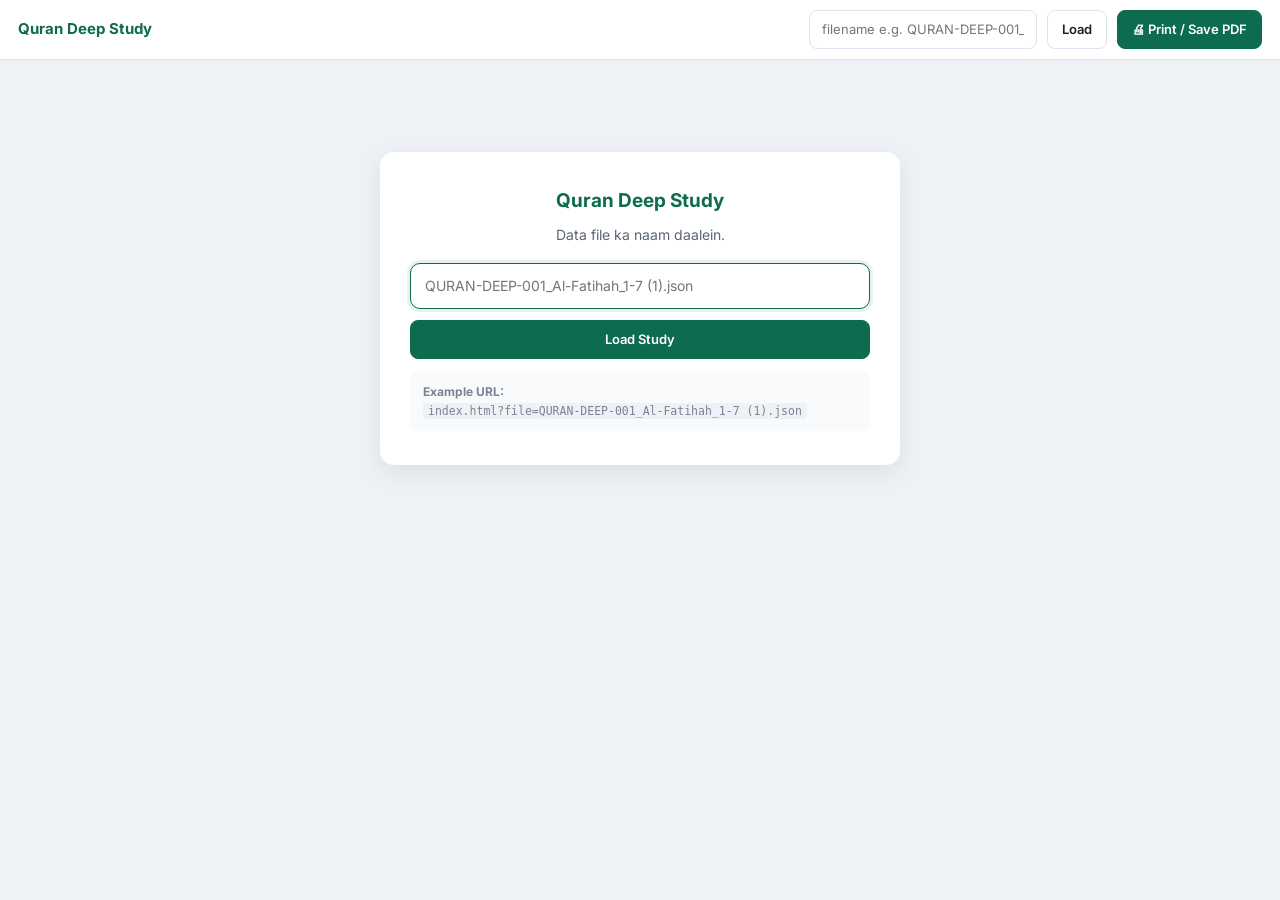
==== commit a18a2789: "Update print statement from 'Hello' to 'Goodbye'" ====
--- a/my-folder/ss/index.html
+++ b/my-folder/ss/index.html
@@ -1,1156 +1,236 @@
 <!DOCTYPE html>
-<html lang="ur">
+<html lang="en">
 <head>
-<meta charset="UTF-8" />
-<meta name="viewport" content="width=device-width, initial-scale=1.0" />
+<meta charset="UTF-8">
+<meta name="viewport" content="width=device-width,initial-scale=1">
 <title>Quran Deep Study</title>
-
-<link rel="preconnect" href="https://fonts.googleapis.com" />
-<link rel="preconnect" href="https://fonts.gstatic.com" crossorigin />
-<link href="https://fonts.googleapis.com/css2?family=Amiri:wght@400;700&family=Inter:wght@400;500;600;700&display=swap" rel="stylesheet" />
-
+<link href="https://fonts.googleapis.com/css2?family=Amiri&family=Inter:wght@400;600;700&display=swap" rel="stylesheet">
 <style>
-  :root{
-    --bg:#eef2f7;
-    --card:#ffffff;
-    --ink:#16202f;
-    --muted:#5c6a7e;
-    --line:#e2e8f0;
-    --soft:#f6f8fb;
-    --accent:#0f766e;
-    --accent-2:#14b8a6;
-    --accent-soft:#e6f5f3;
-    --gold:#b45309;
-    --gold-soft:#fdf3e3;
-    --red:#b91c1c;
-    --red-soft:#fdeceb;
-    --blue:#1d4ed8;
-    --blue-soft:#eaf0fe;
-    --radius:14px;
-    --shadow:0 1px 2px rgba(16,24,40,.04), 0 8px 24px rgba(16,24,40,.06);
-  }
-
-  *{box-sizing:border-box;}
-
-  html,body{margin:0;padding:0;}
-
-  body{
-    background:
-      radial-gradient(1200px 600px at 10% -10%, #dff3f0 0%, transparent 55%),
-      radial-gradient(1000px 500px at 100% 0%, #e8eefb 0%, transparent 50%),
-      var(--bg);
-    color:var(--ink);
-    font-family:'Inter', system-ui, -apple-system, 'Segoe UI', Roboto, Arial, sans-serif;
-    font-size:15px;
-    line-height:1.65;
-    -webkit-font-smoothing:antialiased;
-  }
-
-  /* ============ TOOLBAR ============ */
-  .toolbar{
-    position:sticky;
-    top:0;
-    z-index:100;
-    display:flex;
-    align-items:center;
-    gap:12px;
-    flex-wrap:wrap;
-    padding:10px 18px;
-    background:rgba(255,255,255,.85);
-    backdrop-filter:blur(10px);
-    border-bottom:1px solid var(--line);
-  }
-  .tb-brand{
-    display:flex;align-items:center;gap:9px;
-    font-weight:700;font-size:15px;letter-spacing:.2px;
-    color:var(--accent);
-    white-space:nowrap;
-  }
-  .tb-brand .dot{
-    width:10px;height:10px;border-radius:50%;
-    background:linear-gradient(135deg,var(--accent),var(--accent-2));
-    box-shadow:0 0 0 4px var(--accent-soft);
-  }
-  .tb-spacer{flex:1;}
-  .file-box{
-    display:flex;align-items:center;gap:8px;
-    background:#fff;border:1px solid var(--line);border-radius:10px;
-    padding:4px 6px 4px 12px;
-  }
-  .file-box label{font-size:12px;color:var(--muted);font-weight:600;white-space:nowrap;}
-  .file-box input{
-    border:0;outline:0;background:transparent;
-    font-family:'Inter',monospace;font-size:13px;color:var(--ink);
-    width:270px;padding:6px 0;
-  }
-  .btn{
-    border:0;cursor:pointer;font-family:inherit;font-weight:600;font-size:13.5px;
-    padding:9px 16px;border-radius:10px;
-    display:inline-flex;align-items:center;gap:7px;
-    transition:transform .12s ease, box-shadow .12s ease, background .12s ease;
-    white-space:nowrap;
-  }
-  .btn:active{transform:translateY(1px);}
-  .btn-primary{
-    background:linear-gradient(135deg,var(--accent),var(--accent-2));
-    color:#fff;box-shadow:0 6px 16px rgba(15,118,110,.28);
-  }
-  .btn-primary:hover{box-shadow:0 8px 22px rgba(15,118,110,.36);}
-  .btn-ghost{
-    background:#fff;color:var(--ink);border:1px solid var(--line);
-  }
-  .btn-ghost:hover{background:var(--soft);}
-
-  /* ============ LAYOUT ============ */
-  .container{
-    max-width:1020px;
-    margin:0 auto;
-    padding:26px 20px 90px;
-  }
-
-  .hero{
-    background:linear-gradient(140deg,#0f766e 0%, #0d9488 45%, #115e59 100%);
-    color:#fff;
-    border-radius:22px;
-    padding:30px 30px 26px;
-    box-shadow:0 18px 40px -18px rgba(13,148,136,.65);
-    position:relative;
-    overflow:hidden;
-  }
-  .hero::after{
-    content:"";
-    position:absolute;inset:auto -60px -120px auto;
-    width:300px;height:300px;border-radius:50%;
-    background:rgba(255,255,255,.07);
-  }
-  .hero::before{
-    content:"";
-    position:absolute;top:-90px;left:-70px;
-    width:220px;height:220px;border-radius:50%;
-    background:rgba(255,255,255,.06);
-  }
-  .hero-top{display:flex;gap:8px;flex-wrap:wrap;margin-bottom:14px;position:relative;z-index:1;}
-  .chip{
-    font-size:11.5px;font-weight:600;letter-spacing:.4px;
-    background:rgba(255,255,255,.18);
-    border:1px solid rgba(255,255,255,.28);
-    color:#fff;padding:4px 11px;border-radius:999px;
-    text-transform:uppercase;
-  }
-  .hero h1{
-    margin:0 0 6px;
-    font-family:'Amiri', serif;
-    font-size:44px;
-    line-height:1.15;
-    font-weight:700;
-    position:relative;z-index:1;
-  }
-  .hero h1 .range{
-    font-family:'Inter',sans-serif;
-    font-size:17px;font-weight:600;
-    opacity:.85;
-    display:inline-block;
-    margin-left:8px;
-    vertical-align:middle;
-    letter-spacing:.5px;
-  }
-  .hero .sub{
-    margin:0 0 14px;opacity:.92;font-size:14.5px;
-    position:relative;z-index:1;
-  }
-  .hero-meta{
-    display:flex;flex-wrap:wrap;gap:8px;
-    position:relative;z-index:1;
-  }
-  .hero-meta span{
-    font-size:12.5px;background:rgba(255,255,255,.14);
-    border:1px solid rgba(255,255,255,.2);
-    padding:5px 11px;border-radius:8px;
-  }
-
-  .note{
-    margin-top:14px;
-    background:var(--gold-soft);
-    border:1px solid #f3ddb6;
-    border-left:4px solid var(--gold);
-    border-radius:10px;
-    padding:12px 16px;
-    font-size:13.5px;
-    color:#7c4a08;
-  }
-
-  /* ============ CARDS ============ */
-  .card{
-    background:var(--card);
-    border:1px solid var(--line);
-    border-radius:var(--radius);
-    padding:22px 24px;
-    margin-top:18px;
-    box-shadow:var(--shadow);
-  }
-
-  .section-head{
-    display:flex;align-items:center;gap:11px;
-    margin:34px 0 4px;
-  }
-  .section-head .bar{
-    width:5px;height:22px;border-radius:3px;
-    background:linear-gradient(180deg,var(--accent),var(--accent-2));
-  }
-  .section-head h2{
-    margin:0;font-size:19px;font-weight:700;letter-spacing:-.2px;
-  }
-  .section-head .count{
-    margin-left:auto;font-size:12px;font-weight:600;color:var(--muted);
-    background:var(--soft);border:1px solid var(--line);
-    padding:3px 10px;border-radius:999px;
-  }
-
-  .grid-2{display:grid;grid-template-columns:1fr 1fr;gap:14px;}
-  .grid-3{display:grid;grid-template-columns:repeat(3,1fr);gap:12px;}
-  @media(max-width:760px){
-    .grid-2,.grid-3{grid-template-columns:1fr;}
-    .hero h1{font-size:34px;}
-    .file-box input{width:170px;}
-  }
-
-  /* Info blocks */
-  .info{
-    background:var(--soft);
-    border:1px solid var(--line);
-    border-radius:11px;
-    padding:13px 15px;
-  }
-  .info-title{
-    font-size:12px;font-weight:700;letter-spacing:.5px;
-    text-transform:uppercase;color:var(--accent);
-    margin-bottom:5px;
-    display:flex;align-items:center;gap:6px;
-  }
-  .info-body{font-size:14px;color:#28323f;}
-  .info.plain{background:#fff;}
-
-  .info.gold{background:var(--gold-soft);border-color:#f3ddb6;}
-  .info.gold .info-title{color:var(--gold);}
-  .info.red{background:var(--red-soft);border-color:#f6cfcc;}
-  .info.red .info-title{color:var(--red);}
-  .info.blue{background:var(--blue-soft);border-color:#d3e0fd;}
-  .info.blue .info-title{color:var(--blue);}
-  .info.green{background:var(--accent-soft);border-color:#c7e9e4;}
-  .info.green .info-title{color:var(--accent);}
-
-  /* ============ PASSAGE ============ */
-  .passage-item{
-    border-bottom:1px dashed var(--line);
-    padding:16px 0;
-    display:grid;
-    grid-template-columns:52px 1fr;
-    gap:16px;
-  }
-  .passage-item:last-child{border-bottom:0;padding-bottom:0;}
-  .passage-num{
-    width:44px;height:44px;border-radius:12px;
-    background:var(--accent-soft);color:var(--accent);
-    display:flex;align-items:center;justify-content:center;
-    font-weight:700;font-size:15px;
-    border:1px solid #c7e9e4;
-  }
-  .arabic{
-    font-family:'Amiri', serif;
-    direction:rtl;
-    text-align:right;
-    font-size:30px;
-    line-height:1.9;
-    color:#0b2a28;
-    margin:0 0 8px;
-  }
-  .translit{
-    font-style:italic;color:var(--accent);font-size:14px;
-    margin:0 0 4px;font-weight:500;
-  }
-  .roman{color:#334155;font-size:14.5px;margin:0 0 4px;}
-  .english{color:var(--muted);font-size:14px;margin:0;}
-
-  /* ============ AYAH CARD ============ */
-  .ayah-card{
-    background:#fff;
-    border:1px solid var(--line);
-    border-radius:16px;
-    margin-top:22px;
-    box-shadow:var(--shadow);
-    overflow:hidden;
-  }
-  .ayah-head{
-    display:flex;align-items:center;gap:14px;
-    padding:16px 24px;
-    background:linear-gradient(135deg,#0f766e,#0d9488);
-    color:#fff;
-  }
-  .ayah-head .num{
-    width:40px;height:40px;border-radius:11px;
-    background:rgba(255,255,255,.18);
-    border:1px solid rgba(255,255,255,.3);
-    display:flex;align-items:center;justify-content:center;
-    font-weight:700;font-size:16px;
-    flex-shrink:0;
-  }
-  .ayah-head .t{font-weight:700;font-size:16px;}
-  .ayah-head .r{font-size:12.5px;opacity:.85;letter-spacing:.4px;}
-  .ayah-head .markers{margin-left:auto;display:flex;gap:6px;flex-wrap:wrap;}
-  .ayah-head .mk{
-    font-size:11px;font-weight:600;
-    background:rgba(255,255,255,.2);
-    border:1px solid rgba(255,255,255,.3);
-    padding:3px 9px;border-radius:999px;
-  }
-  .ayah-body{padding:22px 24px 24px;}
-  .ayah-arabic-wrap{
-    background:linear-gradient(180deg,#f2fbf9,#ffffff);
-    border:1px solid #d7efe9;
-    border-radius:13px;
-    padding:18px 22px 14px;
-    margin-bottom:16px;
-  }
-  .ayah-arabic-wrap .arabic{font-size:34px;margin-bottom:12px;}
-  .ayah-arabic-wrap .translit{margin-bottom:6px;}
-
-  .simple-box{
-    background:var(--accent-soft);
-    border-left:4px solid var(--accent);
-    border-radius:10px;
-    padding:14px 17px;
-    margin-bottom:14px;
-    font-size:15px;
-    color:#0c3f3b;
-  }
-  .simple-box .lbl{
-    font-size:11px;font-weight:700;letter-spacing:.7px;
-    text-transform:uppercase;color:var(--accent);display:block;margin-bottom:4px;
-  }
-  .deep-box{
-    background:#fbfcfe;
-    border:1px solid var(--line);
-    border-radius:10px;
-    padding:14px 17px;
-    margin-bottom:16px;
-    font-size:14.5px;
-    color:#28323f;
-  }
-  .deep-box .lbl{
-    font-size:11px;font-weight:700;letter-spacing:.7px;
-    text-transform:uppercase;color:var(--muted);display:block;margin-bottom:5px;
-  }
-
-  .msg-row{display:grid;grid-template-columns:1fr 1fr;gap:12px;margin-bottom:16px;}
-  @media(max-width:760px){.msg-row{grid-template-columns:1fr;}}
-
-  /* Word cards */
-  .words{display:grid;grid-template-columns:repeat(auto-fill,minmax(250px,1fr));gap:12px;margin-bottom:16px;}
-  .word{
-    border:1px solid var(--line);
-    border-radius:12px;
-    overflow:hidden;
-    background:#fff;
-  }
-  .word-top{
-    background:var(--soft);
-    border-bottom:1px solid var(--line);
-    padding:12px 14px;
-    display:flex;align-items:center;justify-content:space-between;gap:10px;
-  }
-  .word-ar{
-    font-family:'Amiri',serif;
-    font-size:28px;
-    direction:rtl;
-    color:#0b2a28;
-    line-height:1.4;
-  }
-  .word-tr{font-size:13px;font-weight:700;color:var(--accent);font-style:italic;}
-  .word-body{padding:11px 14px;font-size:13px;color:#334155;}
-  .word-body div{margin-bottom:4px;}
-  .word-body b{color:var(--muted);font-weight:600;font-size:11.5px;text-transform:uppercase;letter-spacing:.4px;}
-
-  /* Q&A */
-  .qa-list{display:grid;gap:10px;}
-  .qa-item{
-    border:1px solid var(--line);
-    border-radius:11px;
-    overflow:hidden;
-  }
-  .qa-q{
-    background:var(--soft);
-    padding:10px 15px;
-    font-weight:600;font-size:14px;
-    display:flex;gap:9px;
-  }
-  .qa-q .bullet{
-    color:var(--accent);font-weight:800;
-  }
-  .qa-a{
-    padding:11px 15px;
-    font-size:14px;color:#334155;
-    display:flex;gap:9px;
-  }
-  .qa-a .bullet{color:var(--gold);font-weight:800;}
-
-  .reflect{
-    display:grid;grid-template-columns:1fr 1fr;gap:12px;margin-top:16px;
-  }
-  @media(max-width:760px){.reflect{grid-template-columns:1fr;}}
-  .reflect .info-title{font-size:11.5px;}
-
-  /* Conclusion */
-  .concl-grid{display:grid;gap:12px;}
-
-  .mindset-list{display:flex;flex-wrap:wrap;gap:8px;margin-top:6px;}
-  .mindset-list span{
-    background:var(--accent-soft);
-    border:1px solid #c7e9e4;
-    color:#0c4f4a;
-    border-radius:8px;
-    padding:6px 12px;
-    font-size:13px;
-  }
-  .tag-list{display:flex;flex-wrap:wrap;gap:7px;margin-top:8px;}
-  .tag{
-    background:var(--soft);
-    border:1px solid var(--line);
-    border-radius:999px;
-    padding:4px 12px;
-    font-size:12.5px;
-    color:#334155;
-    font-weight:500;
-  }
-
-  /* Action table */
-  .action-item{
-    display:grid;
-    grid-template-columns:26px 1fr auto;
-    gap:12px;
-    align-items:start;
-    padding:12px 0;
-    border-bottom:1px dashed var(--line);
-  }
-  .action-item:last-child{border-bottom:0;}
-  .action-idx{
-    width:24px;height:24px;border-radius:7px;
-    background:var(--accent);color:#fff;
-    font-size:12px;font-weight:700;
-    display:flex;align-items:center;justify-content:center;
-  }
-  .action-title{font-weight:600;font-size:14.5px;margin-bottom:3px;}
-  .action-how{font-size:13.5px;color:#334155;}
-  .action-why{font-size:12.5px;color:var(--muted);margin-top:3px;font-style:italic;}
-  .action-freq{
-    font-size:11.5px;font-weight:700;color:var(--accent);
-    background:var(--accent-soft);border:1px solid #c7e9e4;
-    padding:4px 10px;border-radius:999px;white-space:nowrap;
-  }
-
-  /* Sources */
-  .source-item{
-    display:flex;gap:12px;align-items:flex-start;
-    padding:11px 0;border-bottom:1px dashed var(--line);
-  }
-  .source-item:last-child{border-bottom:0;}
-  .source-type{
-    font-size:10.5px;font-weight:700;letter-spacing:.4px;text-transform:uppercase;
-    background:var(--accent-soft);color:var(--accent);
-    border:1px solid #c7e9e4;
-    padding:3px 9px;border-radius:6px;
-    white-space:nowrap;margin-top:2px;
-  }
-  .source-title{font-weight:600;font-size:14px;}
-  .source-ref{font-size:13px;color:var(--muted);}
-  .source-item a{color:var(--accent);font-size:12.5px;text-decoration:none;word-break:break-all;}
-  .source-item a:hover{text-decoration:underline;}
-
-  /* QC */
-  .qc-grid{display:grid;grid-template-columns:repeat(auto-fill,minmax(260px,1fr));gap:9px;}
-  .qc-item{
-    display:flex;gap:9px;align-items:flex-start;
-    background:var(--soft);border:1px solid var(--line);
-    border-radius:9px;padding:9px 13px;font-size:13.5px;
-  }
-  .qc-item .tick{color:#15803d;font-weight:800;}
-
-  .progress-bar{
-    display:flex;flex-wrap:wrap;gap:10px;
-    margin-top:10px;
-  }
-  .progress-bar div{
-    background:var(--soft);border:1px solid var(--line);
-    border-radius:9px;padding:9px 14px;font-size:13px;
-  }
-  .progress-bar b{color:var(--accent);}
-
-  .loading, .error{
-    text-align:center;padding:80px 20px;font-size:16px;color:var(--muted);
-  }
-  .error{
-    color:var(--red);
-    background:var(--red-soft);
-    border:1px solid #f6cfcc;
-    border-radius:14px;
-    margin-top:40px;
-  }
-  .error code{
-    background:#fff;padding:3px 8px;border-radius:6px;
-    border:1px solid #f6cfcc;font-size:13px;
-  }
-
-  footer.foot{
-    text-align:center;color:var(--muted);font-size:12.5px;
-    padding:34px 20px 10px;
-  }
-
-  /* ============ PRINT / A4 ============ */
-  @media print{
-    
-  @page{
-    size: A4;
-    margin: 13mm 12mm 20mm 12mm;   /* bottom margin badhaya footer ke liye */
-
-    /* ✅ PAGE NUMBER — bottom center me */
-    @bottom-center{
-      content: "Page " counter(page) " of " counter(pages);
-      font-family: 'Inter', system-ui, sans-serif;
-      font-size: 9pt;
-      color: #64748b;
-      letter-spacing: .3px;
-    }
-
-    /* ✅ Left side pe study title (optional but useful) */
-    @bottom-left{
-      content: "Quran Deep Study";
-      font-family: 'Inter', system-ui, sans-serif;
-      font-size: 8.5pt;
-      color: #94a3b8;
-    }
-
-    /* ✅ Right side pe file id (optional) */
-    @bottom-right{
-      content: "AI-generated study · not a fatwa";
-      font-family: 'Inter', system-ui, sans-serif;
-      font-size: 8pt;
-      color: #94a3b8;
-    }
-  }
-
- .print-footer{
-  display: flex;
-  justify-content: space-between;
-  align-items: center;
-
-  /* ⚠️ Ye trick: position fixed print me har page pe repeat hota hai */
-  position: fixed;
-  bottom: -14mm;          /* page ke bottom margin area me le jao */
-  left: 0;
-  right: 0;
-
-  padding: 2mm 12mm 0 12mm;
-  font-size: 8.5pt;
-  color: #94a3b8;
-  font-family: 'Inter', system-ui, sans-serif;
-  border-top: 1px solid #e2e8f0;
+:root{--bg:#eef1f5;--card:#fff;--text:#1a2028;--muted:#5b6572;--soft:#7a8492;--primary:#0d6b4f;--psoft:#e6f3ee;--bd:#dde3ea;--bs:#eef1f5;--accent:#b8860b}
+*{box-sizing:border-box}
+body{margin:0;font-family:Inter,sans-serif;background:var(--bg);color:var(--text);line-height:1.6;font-size:15px}
+a{color:var(--primary)}
+.tb{position:sticky;top:0;z-index:50;background:rgba(255,255,255,.95);backdrop-filter:blur(8px);border-bottom:1px solid var(--bd);padding:10px 18px;display:flex;gap:10px;align-items:center;flex-wrap:wrap}
+.tb .brand{font-weight:700;color:var(--primary);margin-right:auto}
+.tb input{font:inherit;font-size:13px;padding:8px 12px;border:1px solid var(--bd);border-radius:8px;min-width:220px}
+.tb input:focus{outline:none;border-color:var(--primary);box-shadow:0 0 0 3px var(--psoft)}
+.btn{font:inherit;font-size:13px;font-weight:600;padding:8px 14px;border-radius:8px;border:1px solid var(--bd);background:#fff;color:var(--text);cursor:pointer}
+.btn:hover{background:#f5f7fa}
+.btnp{background:var(--primary);border-color:var(--primary);color:#fff}
+.btnp:hover{background:#084d38}
+.wrap{max-width:920px;margin:0 auto;padding:22px 18px 90px}
+.card{background:var(--card);border:1px solid var(--bd);border-radius:12px;padding:20px 22px;margin-bottom:18px;box-shadow:0 1px 2px rgba(16,24,40,.04),0 6px 18px rgba(16,24,40,.05)}
+.card h3{font-size:12px;text-transform:uppercase;letter-spacing:1.2px;color:var(--primary);margin:0 0 14px;font-weight:700;display:flex;align-items:center;gap:10px}
+.card h3:after{content:"";flex:1;height:1px;background:var(--bd)}
+.dh{background:linear-gradient(135deg,#0d6b4f,#0a5942);color:#fff;border-radius:14px;padding:26px;margin-bottom:20px;box-shadow:0 8px 24px rgba(16,24,40,.08)}
+.dk{font-size:11px;text-transform:uppercase;letter-spacing:1.5px;opacity:.85;font-weight:600;margin-bottom:4px}
+.dh h1{margin:0 0 6px;font-size:26px;line-height:1.2;letter-spacing:-.3px}
+.dr{font-size:14px;opacity:.95;margin-bottom:14px}
+.dm{display:flex;flex-wrap:wrap;gap:6px 16px;font-size:12px;opacity:.9;border-top:1px solid rgba(255,255,255,.18);padding-top:12px}
+.dn{margin-top:12px;background:rgba(255,255,255,.12);border-left:3px solid rgba(255,255,255,.5);padding:9px 12px;border-radius:6px;font-size:12px;line-height:1.55}
+.ar{font-family:Amiri,'Traditional Arabic',serif;direction:rtl;text-align:right;font-size:26px;line-height:1.9;color:#14231d;margin:6px 0 10px}
+.tr{font-style:italic;color:var(--soft);font-size:13px;margin-bottom:6px}
+.ru{color:#2c3a30;font-size:14.5px;margin-bottom:4px}
+.en{color:var(--muted);font-size:13.5px}
+.pass{padding:14px 0;border-bottom:1px dashed var(--bd)}
+.pass:last-child{border:none;padding-bottom:0}
+.ref{display:inline-block;font-size:11px;font-weight:700;color:var(--primary);background:var(--psoft);padding:2px 8px;border-radius:4px;margin-bottom:8px}
+.ig{display:grid;grid-template-columns:repeat(auto-fit,minmax(150px,1fr));gap:10px;margin-bottom:14px}
+.ii{background:var(--psoft);border-radius:10px;padding:11px 13px}
+.ii .k{font-size:11px;text-transform:uppercase;letter-spacing:.8px;color:var(--primary);font-weight:700;margin-bottom:3px}
+.ii .v{font-size:13.5px;font-weight:500}
+.tags{display:flex;flex-wrap:wrap;gap:6px;margin-top:12px}
+.tag,.pill{background:var(--psoft);color:var(--primary);padding:4px 12px;border-radius:20px;font-size:12px;font-weight:500}
+.sec{padding:12px 0;border-bottom:1px solid var(--bs)}
+.sec:last-child{border:none;padding-bottom:0}
+.sec-h{display:flex;justify-content:space-between;align-items:baseline;gap:10px;margin-bottom:5px;flex-wrap:wrap}
+.sec-t{font-size:15px;font-weight:700;color:var(--primary)}
+.sec-r{font-size:11px;font-weight:600;color:var(--primary);background:var(--psoft);padding:2px 10px;border-radius:12px}
+.sec-th{font-size:13px;color:var(--muted);font-style:italic;margin-bottom:6px}
+.sec p{margin:3px 0;font-size:13.5px}
+.sec p.note{background:#fafbfc;border-left:3px solid var(--accent);padding:7px 11px;border-radius:0 6px 6px 0;font-size:12.5px;margin-top:7px}
+.ac{background:var(--card);border:1px solid var(--bd);border-radius:12px;margin-bottom:22px;box-shadow:0 1px 2px rgba(16,24,40,.04),0 6px 18px rgba(16,24,40,.05);overflow:hidden}
+.ah{background:linear-gradient(135deg,#f5f9f7,#eef4f1);padding:14px 22px;display:flex;align-items:center;gap:12px;border-bottom:1px solid var(--bd)}
+.an{width:38px;height:38px;border-radius:50%;background:var(--primary);color:#fff;display:flex;align-items:center;justify-content:center;font-weight:700;font-size:14px;flex-shrink:0}
+.ah .rl{font-size:10.5px;text-transform:uppercase;letter-spacing:1px;color:var(--primary);font-weight:700}
+.ah .rv{font-size:17px;font-weight:700;color:var(--primary)}
+.ab{padding:20px 22px}
+.arb{background:#fbfdfc;border:1px solid var(--bs);border-radius:10px;padding:16px 20px;margin-bottom:16px}
+.arb .ar{margin:0 0 10px;font-size:27px}
+.arb .tr,.arb .ru,.arb .en{margin:0 0 6px}
+.arb .en{margin:0}
+.blk{margin-bottom:14px}
+.blk:last-child{margin-bottom:0}
+.blk h4{font-size:11.5px;text-transform:uppercase;letter-spacing:1px;color:var(--primary);margin:0 0 5px;font-weight:700}
+.blk p{margin:0 0 6px;font-size:13.5px}
+.blk p:last-child{margin:0}
+.g2{display:grid;grid-template-columns:1fr 1fr;gap:14px}
+@media(max-width:640px){.g2{grid-template-columns:1fr}}
+.blk.inset{background:#f8fafb;border-radius:8px;padding:11px 13px}
+.blk.mis{background:#fff8f0;border-left:3px solid #e8a33d;padding:11px 13px;border-radius:0 8px 8px 0}
+.blk.mis h4{color:#b06a10}
+.blk.ref{background:var(--psoft);border-left:3px solid var(--primary);padding:11px 13px;border-radius:0 8px 8px 0}
+.wl{display:flex;flex-direction:column;gap:8px}
+.wi{border:1px solid var(--bs);border-radius:9px;padding:10px 12px;background:#fcfdfe}
+.wh{display:flex;align-items:baseline;flex-wrap:wrap;gap:5px 10px;margin-bottom:6px}
+.wa{font-family:Amiri,serif;font-size:21px;color:var(--primary);direction:rtl}
+.wt{font-style:italic;color:var(--soft);font-size:13px}
+.wm{font-weight:600;font-size:13px}
+.wd{display:grid;grid-template-columns:repeat(auto-fit,minmax(180px,1fr));gap:3px 14px;font-size:12px;color:var(--muted)}
+.wd b{color:var(--soft);font-weight:600}
+.qa{border-left:3px solid var(--primary);padding:3px 0 3px 11px;margin-bottom:9px}
+.qa:last-child{margin:0}
+.qq{font-weight:600;font-size:13px;color:var(--primary);margin-bottom:2px}
+.qa-a{font-size:13px;color:var(--muted)}
+.ev{border:1px solid var(--bs);border-radius:8px;padding:9px 11px;background:#fafbfc;margin-bottom:7px;font-size:13px}
+.ev:last-child{margin:0}
+.eh{display:flex;align-items:center;gap:7px;margin-bottom:3px;flex-wrap:wrap}
+.et{font-size:10px;text-transform:uppercase;letter-spacing:.8px;font-weight:700;color:var(--primary);background:var(--psoft);padding:2px 7px;border-radius:4px}
+.er{font-size:11.5px;color:var(--soft);font-style:italic}
+.es{font-size:10.5px;font-weight:600;color:var(--muted);margin-left:auto}
+.sl{color:#b06a10!important}.su{color:#b03030!important}
+.si{padding:11px 0;border-bottom:1px solid var(--bs)}
+.si:last-child{border:none;padding-bottom:0}
+.st{font-size:10px;text-transform:uppercase;letter-spacing:.8px;font-weight:700;color:var(--primary);margin-bottom:2px}
+.stt{font-weight:600;font-size:13.5px;margin-bottom:2px}
+.sr{font-size:12.5px;color:var(--muted);margin-bottom:2px}
+.su2{font-size:11.5px;color:var(--soft);word-break:break-all}
+.ai{border:1px solid var(--bs);border-radius:9px;padding:11px 13px;margin-bottom:9px;background:#fcfdfe}
+.ai:last-child{margin:0}
+.aih{display:flex;justify-content:space-between;gap:10px;margin-bottom:5px;flex-wrap:wrap}
+.ain{font-weight:700;color:var(--primary);font-size:13.5px}
+.aif{font-size:11px;font-weight:600;color:var(--primary);background:var(--psoft);padding:2px 10px;border-radius:10px}
+.ai p{margin:2px 0;font-size:13px;color:var(--muted)}
+.ai p b{color:var(--text)}
+.hb{background:linear-gradient(135deg,#0d6b4f,#0a5942);color:#fff;border-radius:11px;padding:16px 18px;margin-top:12px;font-size:14.5px;line-height:1.6;font-weight:500}
+.hb .hl{font-size:10.5px;text-transform:uppercase;letter-spacing:1.2px;opacity:.8;margin-bottom:5px;font-weight:700}
+.st2{max-width:520px;margin:70px auto;background:#fff;border-radius:14px;padding:34px 30px;box-shadow:0 8px 24px rgba(16,24,40,.08);text-align:center}
+.st2 h2{margin:0 0 8px;font-size:19px;color:var(--primary)}
+.st2 p{color:var(--muted);font-size:14px;margin:0 0 16px}
+.st2 input{width:100%;font:inherit;font-size:14px;padding:11px 14px;border:1px solid var(--bd);border-radius:10px;margin-bottom:11px}
+.st2 input:focus{outline:none;border-color:var(--primary);box-shadow:0 0 0 3px var(--psoft)}
+.hint{font-size:12px;color:var(--soft);margin-top:12px;line-height:1.6;text-align:left;background:#f8fafb;padding:11px 13px;border-radius:8px}
+.hint code{background:#eef1f5;padding:1px 5px;border-radius:3px;font-size:11.5px}
+.sp{width:34px;height:34px;border:3px solid var(--psoft);border-top-color:var(--primary);border-radius:50%;animation:sp .8s linear infinite;margin:0 auto 14px}
+@keyframes sp{to{transform:rotate(360deg)}}
+.err{color:#b03030}
+.pf{display:none}
+@media print{
+@page{size:A4;margin:14mm 12mm 16mm 12mm}
+html,body{background:#fff!important;font-size:10pt;line-height:1.5;color:#000}
+.no-print{display:none!important}
+.wrap{max-width:none;padding:0;margin:0}
+.card,.ac,.dh{box-shadow:none!important}
+.card{border:1px solid #ccc;border-radius:6px;padding:11px 13px;margin-bottom:11px}
+.ac{border:1px solid #ccc;border-radius:6px;margin-bottom:13px;overflow:visible}
+.ah{padding:9px 13px;background:#f1f5f3!important;-webkit-print-color-adjust:exact;print-color-adjust:exact}
+.ab{padding:11px 13px 13px}
+.dh{background:#0d6b4f!important;-webkit-print-color-adjust:exact;print-color-adjust:exact;padding:16px 18px 13px;border-radius:6px;margin-bottom:13px}
+.dh h1{font-size:20px}.dr{font-size:11px;margin-bottom:9px}
+.dm{font-size:10px;padding-top:7px;gap:5px 12px}.dn{font-size:10px;padding:7px 9px;margin-top:9px}
+.card h3{font-size:10.5px;margin-bottom:9px}
+.ar{font-size:19px;line-height:1.7}
+.arb{padding:9px 13px;margin-bottom:11px}.arb .ar{font-size:21px;margin-bottom:7px}
+.tr,.en{font-size:10.5px}.ru{font-size:11.5px}
+.blk{margin-bottom:9px}.blk h4{font-size:10px;margin-bottom:3px}
+.blk p,.sec p{font-size:10.5px;margin-bottom:4px}
+.sec-t{font-size:12.5px}.sec-r{font-size:9.5px}.sec-th{font-size:10.5px}
+.sec{padding:7px 0}.sec p.note{font-size:10px;padding:5px 8px}
+.wi{padding:7px 9px}.wa{font-size:16px}.wt,.wm{font-size:10.5px}
+.wd{font-size:9.5px;gap:2px 10px}
+.ev{padding:6px 8px;font-size:10.5px;margin-bottom:5px}
+.et{font-size:8.5px;padding:1px 5px}.er{font-size:9.5px}.es{font-size:9px}
+.qq,.qa-a{font-size:10.5px}
+.si{padding:6px 0}.st{font-size:8.5px}.stt{font-size:11.5px}.sr{font-size:10.5px}.su2{font-size:9px}
+.ai{padding:7px 9px;margin-bottom:6px}.ain{font-size:11.5px}.aif{font-size:9px}.ai p{font-size:10.5px}
+.hb{padding:11px 13px;font-size:11.5px}.hb .hl{font-size:9px}
+.ii{padding:7px 9px}.ii .k{font-size:9px}.ii .v{font-size:11px}
+.tag,.pill{font-size:9.5px;padding:2px 8px}
+.avoid,.wi,.qa,.ev,.ai,.si,.sec,.ii,.pass{break-inside:avoid;page-break-inside:avoid}
+h1,h2,h3,h4{break-after:avoid;page-break-after:avoid}
+.ah{break-after:avoid}
+a{color:#000;text-decoration:none}
+.pf{display:block!important;position:fixed;bottom:0;left:0;right:0;text-align:center;font-size:9pt;color:#888;padding:3mm 0;background:#fff}
+.pf:after{content:"Page " counter(page)}
 }
-.print-footer .pf-left{ color:#64748b; font-weight:600; }
-.print-footer .pf-right{ color:#94a3b8; }
-    html,body{
-      background:#fff !important;
-      font-size:10.5pt;
-      line-height:1.5;
-      color:#000;
-    }
-    .no-print{display:none !important;}
-
-    .container{max-width:100%;padding:0;margin:0;}
-
-    .hero{
-      background:#0f766e !important;
-      -webkit-print-color-adjust:exact;
-      print-color-adjust:exact;
-      border-radius:12px;
-      padding:16px 18px;
-      box-shadow:none;
-      page-break-inside:avoid;
-    }
-    .hero h1{font-size:24pt;}
-    .hero h1 .range{font-size:11pt;}
-    .hero .sub{font-size:10pt;}
-    .hero-meta span{font-size:8.5pt;}
-
-    .card,
-    .ayah-card{
-      box-shadow:none !important;
-      border:1px solid #cfd8e3 !important;
-      border-radius:10px;
-      page-break-inside:auto;
-    }
-    .ayah-card{margin-top:12px;}
-    .ayah-head{
-      -webkit-print-color-adjust:exact;
-      print-color-adjust:exact;
-      padding:9px 14px;
-      border-radius:0;
-    }
-    .ayah-head .num{width:26px;height:26px;font-size:11pt;border-radius:7px;}
-    .ayah-head .t{font-size:11pt;}
-    .ayah-head .r{font-size:8.5pt;}
-    .ayah-body{padding:12px 14px 14px;}
-
-    .ayah-arabic-wrap{
-      padding:10px 12px;
-      -webkit-print-color-adjust:exact;
-      print-color-adjust:exact;
-    }
-    .arabic{font-size:20pt;line-height:1.85;}
-
-    .simple-box,.deep-box,.info,.word,.qa-item,.source-item,.action-item,.qc-item{
-      page-break-inside:avoid;
-    }
-
-    .simple-box, .deep-box, .info{
-      -webkit-print-color-adjust:exact;
-      print-color-adjust:exact;
-    }
-
-    .section-head{margin-top:18px;page-break-after:avoid;}
-    .section-head h2{font-size:13pt;}
-
-    .ayah-card + .ayah-card{page-break-before:auto;}
-
-    .grid-2,.grid-3,.words,.msg-row,.reflect,.qc-grid{
-      grid-template-columns:1fr 1fr !important;
-    }
-    .words{grid-template-columns:1fr 1fr !important;}
-
-    .info-body,.qa-a,.deep-box,.word-body{font-size:9.5pt;}
-    .translit,.roman,.english,.source-ref{font-size:9pt;}
-
-    a{color:#000;text-decoration:none;}
-    a[href]::after{content:"";}
-
-    footer.foot{font-size:8.5pt;padding:14px 0 0;}
-  }
 </style>
 </head>
 <body>
 
-<!-- ================= TOOLBAR ================= -->
-<div class="toolbar no-print">
-  <div class="tb-brand"><span class="dot"></span> Quran Deep Study</div>
-
-  <div class="file-box">
-    <label for="fileInput">File</label>
-    <input id="fileInput" type="text" spellcheck="false" placeholder="QURAN-DEEP-001_Al-Fatihah_1-7" />
-  </div>
-  <button class="btn btn-ghost" id="loadBtn">Load</button>
-
-  <div class="tb-spacer"></div>
-
-  <button class="btn btn-primary" id="printBtn">🖨️ Print / Save PDF</button>
+<div class="tb no-print">
+  <div class="brand">Quran Deep Study</div>
+  <input id="fi" placeholder="filename e.g. QURAN-DEEP-001_Al-Fatihah_1-7 (1).json">
+  <button class="btn" id="lb">Load</button>
+  <button class="btn btnp" id="pb">🖨 Print / Save PDF</button>
 </div>
 
-<!-- ================= APP ================= -->
-<div class="container" id="app">
-  <div class="loading">Loading…</div>
-</div>
-<!-- Print-only footer (Chrome ke liye fallback branding) -->
-<div class="print-footer" aria-hidden="true">
-  <span class="pf-left">Quran Deep Study</span>
-  <span class="pf-mid"></span>
-  <span class="pf-right">AI-generated study · not a fatwa</span>
-</div>
-<footer class="foot no-print">
-  Quran Deep Study · AI-generated research/teaching material — formal fatwa ya final tafsir edition nahi.
-</footer>
+<div id="ct" class="wrap"></div>
+<div class="pf" aria-hidden="true"></div>
 
 <script>
-/* =========================================================
-   Helpers
-   ========================================================= */
-const $ = (id) => document.getElementById(id);
-const app = $('app');
-
-const esc = (s) =>
-  String(s ?? '').replace(/[&<>"']/g, (c) => ({
-    '&': '&amp;', '<': '&lt;', '>': '&gt;', '"': '&quot;', "'": '&#39;'
-  }[c]));
-
-const txt = (v) => (v === undefined || v === null ? '' : String(v));
-
-/* info block */
-function info(icon, title, body, cls = '') {
-  if (!body) return '';
-  return `
-    <div class="info ${cls}">
-      <div class="info-title">${icon ? esc(icon) + ' ' : ''}${esc(title)}</div>
-      <div class="info-body">${esc(body)}</div>
-    </div>`;
+(function(){
+'use strict';
+const e=s=>String(s==null?'':s).replace(/[&<>"']/g,c=>({'&':'&amp;','<':'&lt;','>':'&gt;','"':'&quot;',"'":'&#39;'}[c]));
+const ct=document.getElementById('ct'),fi=document.getElementById('fi'),lb=document.getElementById('lb'),pb=document.getElementById('pb');
+const P=t=>t?`<p>${e(t)}</p>`:'';
+const B=(l,b,c)=>b?`<div class="blk ${c||''}"><h4>${e(l)}</h4>${b}</div>`:'';
+
+function norm(n){let f=String(n||'').trim();if(!f)return'';if(!/\.json$/i.test(f))f+='.json';return f}
+
+function loading(){ct.innerHTML=`<div class="st2"><div class="sp"></div><h2>Loading…</h2><p>Study data load ho raha hai.</p></div>`}
+
+function errScreen(m,d){ct.innerHTML=`<div class="st2"><h2 class="err">Data load nahi ho paya</h2><p>${e(m)}</p>${d?`<div class="hint"><b>Detail:</b> ${e(d)}</div>`:''}<div class="hint"><b>Check:</b><br>• File <code>my-folder/data/</code> me honi chahiye<br>• URL: <code>index.html?file=NAME.json</code><br>• Local server chalayein: <code>python -m http.server 8000</code></div></div>`}
+
+function picker(){ct.innerHTML=`<div class="st2"><h2>Quran Deep Study</h2><p>Data file ka naam daalein.</p><input id="pi" placeholder="QURAN-DEEP-001_Al-Fatihah_1-7 (1).json"><button class="btn btnp" id="pbtn" style="width:100%">Load Study</button><div class="hint"><b>Example URL:</b><br><code>index.html?file=QURAN-DEEP-001_Al-Fatihah_1-7 (1).json</code></div></div>`;
+const pi=document.getElementById('pi'),pbtn=document.getElementById('pbtn');
+const go=()=>{const v=pi.value.trim();if(!v)return;const u=new URL(location.href);u.searchParams.set('file',v);location.href=u.toString()};
+pbtn.onclick=go;pi.onkeydown=ev=>{if(ev.key==='Enter')go()};pi.focus()}
+
+function word(w){return`<div class="wi"><div class="wh"><span class="wa" dir="rtl">${e(w.arabic)}</span><span class="wt">${e(w.transliteration)}</span><span class="wm">${e(w.meaning)}</span></div><div class="wd">${w.root?`<span><b>Root:</b> ${e(w.root)}</span>`:''}${w.word_form?`<span><b>Form:</b> ${e(w.word_form)}</span>`:''}${w.literal_meaning?`<span><b>Literal:</b> ${e(w.literal_meaning)}</span>`:''}${w.contextual_meaning?`<span><b>Context:</b> ${e(w.contextual_meaning)}</span>`:''}</div></div>`}
+
+function ayah(a){
+const w=(a.important_arabic_words||[]).map(word).join('');
+const qa=(a.qa||[]).map(x=>`<div class="qa"><div class="qq">Q: ${e(x.q)}</div><div class="qa-a">A: ${e(x.a)}</div></div>`).join('');
+const hd=a.hadith?`<div class="ev"><div class="eh"><span class="et">Hadith</span><span class="er">${e(a.hadith.reference||'')}</span><span class="es">${e(a.hadith.status||'')}</span></div><div>${e(a.hadith.summary||'')}</div></div>`:'';
+const sc=a.science?`<div class="ev"><div class="eh"><span class="et">Science</span><span class="es ${e(a.science.status_class||'')}">${e(a.science.status||'')}</span></div><div>${e(a.science.summary||'')}</div></div>`:'';
+const he=a.history_evidence?`<div class="ev"><div class="eh"><span class="et">History / Evidence</span></div><div>${e(a.history_evidence)}</div></div>`:'';
+return`<article class="ac"><header class="ah"><div class="an">${e(a.ayah)}</div><div><div class="rl">Ayah ${e(a.ayah)}</div><div class="rv">${e(a.reference)}</div></div></header><div class="ab"><div class="arb"><div class="ar" dir="rtl">${e(a.arabic)}</div><div class="tr">${e(a.transliteration)}</div><div class="ru">${e(a.roman_urdu)}</div><div class="en">${e(a.english_meaning)}</div></div>${B('Simple',P(a.simple))}${B('Deep',P(a.deep))}<div class="g2">${B('Main Message',P(a.main_message))}${B('Why It Matters',P(a.why_it_matters))}</div>${w?B('Important Arabic Words',`<div class="wl">${w}</div>`):''}${B('Grammar & Rhetoric',P(a.grammar_rhetoric))}${B('Historical Context',P(a.historical_context))}<div class="g2">${B('Common Misunderstandings',P(a.common_misunderstandings),'mis')}${B('What It Does NOT Mean',P(a.what_it_does_not_mean),'mis')}</div>${B('Connected Ayat',P(a.connected_ayat))}${B('Knowledge Status',P(a.knowledge_status))}${(hd||sc||he)?`<div class="blk"><h4>Evidence Layer</h4>${hd}${he}${sc}</div>`:''}${B('Real Life Example',P(a.real_life_example),'inset')}${B('Modern World Connection',P(a.modern_world_connection),'inset')}${B('Forward-Looking',P(a.future_or_forward_looking_context),'inset')}${qa?B('Q & A',qa):''}<div class="g2">${B('Night Reflection',P(a.night_reflection),'ref')}${B('Personal Action',P(a.personal_action),'ref')}</div></div></article>`}
+
+function info(si){const c=si.classification||{};return`<section class="card"><h3>Surah Info</h3><div class="ig"><div class="ii"><div class="k">Name</div><div class="v">${e(si.name_meaning)}</div></div><div class="ii"><div class="k">Class</div><div class="v">${e(c.makki_or_madani||'')}</div></div><div class="ii"><div class="k">Ayat</div><div class="v">${e(c.ayat_count!=null?c.ayat_count:'')}</div></div></div>${P(si.introduction)}${si.what?`<p><b>What:</b> ${e(si.what)}</p>`:''}${si.why?`<p><b>Why:</b> ${e(si.why)}</p>`:''}${si.when_where?`<p><b>When/Where:</b> ${e(si.when_where)}</p>`:''}${si.how_to_study?`<p><b>How to Study:</b> ${e(si.how_to_study)}</p>`:''}${si.known_vs_debated?`<p><b>Known vs Debated:</b> ${e(si.known_vs_debated)}</p>`:''}${(si.themes&&si.themes.length)?`<div class="tags">${si.themes.map(t=>`<span class="tag">${e(t)}</span>`).join('')}</div>`:''}</section>`}
+
+function passage(cp){return`<section class="card"><h3>${e(cp.title||'Complete Passage')}</h3>${cp.instruction?`<p style="color:var(--muted);font-size:13px;margin:0 0 12px">${e(cp.instruction)}</p>`:''}${(cp.ayahs||[]).map(a=>`<div class="pass"><span class="ref">${e(a.reference)}</span><div class="ar" dir="rtl">${e(a.arabic)}</div><div class="tr">${e(a.transliteration)}</div><div class="ru">${e(a.roman_urdu)}</div><div class="en">${e(a.english_meaning)}</div></div>`).join('')}</section>`}
+
+function sections(ss){if(!ss||!ss.length)return'';return`<section class="card"><h3>Study Flow — Overview</h3>${ss.map(s=>`<div class="sec"><div class="sec-h"><span class="sec-t">${e(s.title)}</span><span class="sec-r">${e(s.ayah_range)}</span></div>${s.theme?`<div class="sec-th">${e(s.theme)}</div>`:''}${s.flow?`<p><b>Flow:</b> ${e(s.flow)}</p>`:''}${s.summary?`<p><b>Summary:</b> ${e(s.summary)}</p>`:''}${s.study_note?`<p class="note"><b>Note:</b> ${e(s.study_note)}</p>`:''}</div>`).join('')}</section>`}
+
+function concl(t,c){if(!c)return'';const ms=(c.mindset_changes||[]).map(x=>`<span class="pill">${e(x)}</span>`).join('');const ch=(c.character_lessons||[]).map(x=>`<span class="pill">${e(x)}</span>`).join('');const ac=(c.action_plan||[]).map(a=>`<div class="ai"><div class="aih"><span class="ain">${e(a.action)}</span>${a.frequency?`<span class="aif">${e(a.frequency)}</span>`:''}</div>${a.how?`<p><b>How:</b> ${e(a.how)}</p>`:''}${a.why?`<p><b>Why:</b> ${e(a.why)}</p>`:''}</div>`).join('');
+return`<section class="card"><h3>${e(t)}</h3>${c.complete_summary?`<p>${e(c.complete_summary)}</p>`:''}${c.what_it_teaches?`<p><b>Teaches:</b> ${e(c.what_it_teaches)}</p>`:''}${c.why_it_matters?`<p><b>Why:</b> ${e(c.why_it_matters)}</p>`:''}${c.what_i_should_understand?`<p><b>Understand:</b> ${e(c.what_i_should_understand)}</p>`:''}${c.what_i_should_do?`<p><b>Do:</b> ${e(c.what_i_should_do)}</p>`:''}${c.how_to_apply?`<p><b>How to apply:</b> ${e(c.how_to_apply)}</p>`:''}${c.what_to_avoid?`<p><b>Avoid:</b> ${e(c.what_to_avoid)}</p>`:''}${ms?`<div class="blk"><h4>Mindset Changes</h4><div class="tags">${ms}</div></div>`:''}${ch?`<div class="blk"><h4>Character Lessons</h4><div class="tags">${ch}</div></div>`:''}${ac?`<div class="blk"><h4>Action Plan</h4>${ac}</div>`:''}${c.one_sentence_lesson?`<div class="hb"><div class="hl">One-Sentence Lesson</div>${e(c.one_sentence_lesson)}</div>`:''}${c.one_sentence_action?`<div class="hb" style="margin-top:9px"><div class="hl">One-Sentence Action</div>${e(c.one_sentence_action)}</div>`:''}${c.one_sentence_reminder?`<div class="hb" style="margin-top:9px"><div class="hl">Reminder</div>${e(c.one_sentence_reminder)}</div>`:''}</section>`}
+
+function srcs(ss){if(!ss||!ss.length)return'';return`<section class="card"><h3>Sources</h3>${ss.map(s=>`<div class="si"><div class="st">${e(s.type||'')}</div><div class="stt">${e(s.title||'')}</div>${s.reference?`<div class="sr">${e(s.reference)}</div>`:''}${s.url?`<div class="su2">${e(s.url)}</div>`:''}</div>`).join('')}</section>`}
+
+function prog(p){if(!p)return'';const r=[['Current PDF',p.current_pdf],['Completed Range',p.completed_range],['Next PDF',p.next_pdf_suggested],['Next Range',p.next_range_suggested],['Surah Complete',p.surah_complete?'Yes':'No']].filter(x=>x[1]!=null&&x[1]!=='');if(!r.length)return'';return`<section class="card"><h3>Progress</h3><div class="ig">${r.map(([k,v])=>`<div class="ii"><div class="k">${e(k)}</div><div class="v">${e(v)}</div></div>`).join('')}</div></section>`}
+
+function build(d){
+const pj=d.project||{},si=d.surah_info||{},sr=d.study_range||{},cp=d.complete_passage||{},ss=d.sections||[],aa=d.ayahs||[],pr=d.pdf_range_conclusion||{},sc=d.surah_conclusion||{},so=d.sources||[],pg=d.progress||{};
+const rs=sr.range||`${sr.surah_number||''}:${sr.ayah_start||''}–${sr.ayah_end||''}`;
+return`<header class="dh"><div class="dk">${e(pj.name||'Quran Deep Study')}</div><h1>${e(si.name_meaning||sr.surah_name||'Study')}</h1><div class="dr">Surah ${e(sr.surah_number!=null?sr.surah_number:'')} · Ayat ${e(sr.ayah_start!=null?sr.ayah_start:'')}–${e(sr.ayah_end!=null?sr.ayah_end:'')} · ${e(rs)}</div><div class="dm">${pj.pdf_id?`<span><b>PDF ID:</b> ${e(pj.pdf_id)}</span>`:''}${pj.version?`<span><b>Version:</b> ${e(pj.version)}</span>`:''}${pj.created_at?`<span><b>Created:</b> ${e(pj.created_at)}</span>`:''}${pj.created_by?`<span><b>By:</b> ${e(pj.created_by.type||'')}${pj.created_by.platform?' · '+e(pj.created_by.platform):''}${pj.created_by.model?' · '+e(pj.created_by.model):''}</span>`:''}</div>${pj.human_review_note?`<div class="dn">${e(pj.human_review_note)}</div>`:''}</header>${info(si)}${passage(cp)}${sections(ss)}<div style="text-align:center;margin:26px 0 18px"><h2 style="font-size:19px;color:var(--primary);margin:0">Detailed Ayah Study</h2><div style="font-size:12.5px;color:var(--muted);margin-top:4px">Arabic → transliteration → meaning → context</div></div>${aa.map(ayah).join('')}${concl('PDF Range Conclusion',pr)}${concl('Surah Conclusion',sc)}${srcs(so)}${prog(pg)}`}
+
+function render(d){document.title=(d.surah_info&&d.surah_info.name_meaning)||'Quran Deep Study';ct.innerHTML=build(d);window.scrollTo(0,0)}
+
+async function load(name){
+const f=norm(name);if(!f){picker();return}
+loading();
+const u='../data/'+encodeURIComponent(f);
+try{const r=await fetch(u,{cache:'no-store'});if(!r.ok)throw new Error(`HTTP ${r.status} — ${u}`);const d=await r.json();render(d);fi.value=f}
+catch(x){console.error(x);errScreen(`"${f}" load nahi ho paya.`,x&&x.message?x.message:String(x))}
 }
 
-/* =========================================================
-   Boot
-   ========================================================= */
-function getFileParam() {
-  const params = new URLSearchParams(window.location.search);
-  let f = params.get('file');
-  if (!f) f = 'QURAN-DEEP-001_Al-Fatihah_1-7';
-  return decodeURIComponent(f).replace(/\.json$/i, '').trim();
-}
-
-async function load(file) {
-  app.innerHTML = '<div class="loading">Loading…</div>';
-  try {
-    const res = await fetch('../data/' + encodeURIComponent(file) + '.json', { cache: 'no-store' });
-    if (!res.ok) throw new Error('HTTP ' + res.status + ' — file not found');
-    const data = await res.json();
-    render(data);
-    document.title = (data.study_range?.surah_name || 'Quran') +
-      ' ' + (data.study_range?.range || '') + ' · Quran Deep Study';
-    $('fileInput').value = file;
-  } catch (err) {
-    app.innerHTML = `
-      <div class="error">
-        <h3 style="margin-top:0">File load nahi ho payi 😕</h3>
-        <p><code>../data/${esc(file)}.json</code></p>
-        <p style="font-size:14px">${esc(err.message)}</p>
-        <p style="font-size:13px;color:#7f1d1d">
-          Check karo: file <b>data/</b> folder ke andar hai? Naam bilkul same hai?
-        </p>
-      </div>`;
-  }
-}
-
-/* =========================================================
-   Renderer
-   ========================================================= */
-function render(d) {
-  const P   = d.project || {};
-  const SR  = d.study_range || {};
-  const SI  = d.surah_info || {};
-  const CP  = d.complete_passage || {};
-  const SEC = Array.isArray(d.sections) ? d.sections : [];
-  const AY  = Array.isArray(d.ayahs) ? d.ayahs : [];
-  const PRC = d.pdf_range_conclusion || {};
-  const SC  = d.surah_conclusion || {};
-  const SRC = Array.isArray(d.sources) ? d.sources : [];
-  const QC  = d.quality_control || {};
-  const PRG = d.progress || {};
-
-  let h = [];
-
-  /* ---------- HERO ---------- */
-  h.push(`
-    <header class="hero">
-      <div class="hero-top">
-        ${P.pdf_id ? `<span class="chip">${esc(P.pdf_id)}</span>` : ''}
-        ${P.version ? `<span class="chip">${esc(P.version)}</span>` : ''}
-        ${SI.classification?.makki_or_madani ? `<span class="chip">${esc(SI.classification.makki_or_madani)}</span>` : ''}
-        ${SI.classification?.ayat_count ? `<span class="chip">${esc(SI.classification.ayat_count)} Ayat</span>` : ''}
-      </div>
-      <h1>${esc(SR.surah_name || '')} <span class="range">${esc(SR.range || '')}</span></h1>
-      <p class="sub">${esc(SI.name_meaning || P.name || '')}</p>
-      <div class="hero-meta">
-        ${SR.is_complete_surah ? '<span>✓ Complete Surah</span>' : ''}
-        ${PRG.completed_range ? `<span>Completed: ${esc(PRG.completed_range)}</span>` : ''}
-        ${PRG.next_range_suggested ? `<span>Next: ${esc(PRG.next_range_suggested)}</span>` : ''}
-      </div>
-    </header>
-  `);
-
-  if (P.human_review_note) {
-    h.push(`<div class="note"><b>Note:</b> ${esc(P.human_review_note)}</div>`);
-  }
-
-  /* ---------- SURAH INFO ---------- */
-  if (Object.keys(SI).length) {
-    h.push(`<div class="section-head"><div class="bar"></div><h2>Surah Info</h2></div>`);
-    h.push('<div class="card">');
-
-    if (SI.introduction) h.push(info('📖', 'Introduction', SI.introduction, 'green'));
-
-    h.push('<div class="grid-2" style="margin-top:14px">');
-    h.push(info('❓', 'What', SI.what));
-    h.push(info('💡', 'Why', SI.why));
-    h.push(info('🕰️', 'When / Where', SI.when_where));
-    h.push(info('📝', 'How to Study', SI.how_to_study));
-    h.push('</div>');
-
-    if (SI.known_vs_debated) {
-      h.push('<div style="margin-top:14px">' + info('⚖️', 'Known vs Debated', SI.known_vs_debated, 'gold') + '</div>');
-    }
-
-    if (Array.isArray(SI.themes) && SI.themes.length) {
-      h.push('<div style="margin-top:14px"><div class="info-title" style="color:var(--accent)">🏷️ Themes</div><div class="tag-list">');
-      SI.themes.forEach(t => h.push(`<span class="tag">${esc(t)}</span>`));
-      h.push('</div></div>');
-    }
-
-    h.push('</div>');
-  }
-
-  /* ---------- COMPLETE PASSAGE ---------- */
-  if (Array.isArray(CP.ayahs) && CP.ayahs.length) {
-    h.push(`<div class="section-head"><div class="bar"></div><h2>${esc(CP.title || 'Complete Passage')}</h2>
-      <span class="count">${CP.ayahs.length} Ayat</span></div>`);
-    if (CP.instruction) {
-      h.push(`<div class="note" style="margin-top:8px">${esc(CP.instruction)}</div>`);
-    }
-    h.push('<div class="card" style="margin-top:14px">');
-    CP.ayahs.forEach(a => {
-      h.push(`
-        <div class="passage-item">
-          <div class="passage-num">${esc(a.ayah)}</div>
-          <div>
-            <p class="arabic">${esc(a.arabic)}</p>
-            ${a.transliteration ? `<p class="translit">${esc(a.transliteration)}</p>` : ''}
-            ${a.roman_urdu ? `<p class="roman">${esc(a.roman_urdu)}</p>` : ''}
-            ${a.english_meaning ? `<p class="english">${esc(a.english_meaning)}</p>` : ''}
-          </div>
-        </div>`);
-    });
-    h.push('</div>');
-  }
-
-  /* ---------- SECTIONS ---------- */
-  if (SEC.length) {
-    h.push(`<div class="section-head"><div class="bar"></div><h2>Study Sections</h2></div>`);
-    SEC.forEach(s => {
-      h.push(`
-        <div class="card">
-          <div style="display:flex;align-items:center;gap:10px;flex-wrap:wrap;margin-bottom:10px">
-            <h3 style="margin:0;font-size:16.5px">${esc(s.title)}</h3>
-            ${s.ayah_range ? `<span class="tag" style="background:var(--accent-soft);border-color:#c7e9e4;color:var(--accent)">Ayat ${esc(s.ayah_range)}</span>` : ''}
-          </div>
-          ${s.theme ? info('🎯', 'Theme', s.theme, 'plain') : ''}
-          <div class="grid-2" style="margin-top:12px">
-            ${info('🔀', 'Flow', s.flow)}
-            ${info('📌', 'Summary', s.summary)}
-          </div>
-          ${s.study_note ? `<div style="margin-top:12px">${info('📎', 'Study Note', s.study_note, 'gold')}</div>` : ''}
-        </div>`);
-    });
-  }
-
-  /* ---------- DETAILED AYAHS ---------- */
-  if (AY.length) {
-    h.push(`<div class="section-head"><div class="bar"></div><h2>Ayah-by-Ayah Deep Study</h2>
-      <span class="count">${AY.length} Ayat</span></div>`);
-    AY.forEach(a => h.push(renderAyah(a)));
-  }
-
-  /* ---------- PDF RANGE CONCLUSION ---------- */
-  if (Object.keys(PRC).length) {
-    h.push(`<div class="section-head"><div class="bar"></div><h2>Range Conclusion</h2></div>`);
-    h.push('<div class="card"><div class="concl-grid">');
-    if (PRC.complete_summary) h.push(info('📚', 'Complete Summary', PRC.complete_summary, 'green'));
-    h.push('<div class="grid-2">');
-    h.push(info('🎓', 'What It Teaches', PRC.what_it_teaches));
-    h.push(info('⭐', 'Why It Matters', PRC.why_it_matters));
-    h.push(info('✅', 'What I Should Do', PRC.what_i_should_do));
-    h.push(info('🛠️', 'How to Apply', PRC.how_to_apply));
-    h.push('</div>');
-    if (PRC.what_to_avoid) h.push(info('🚫', 'What to Avoid', PRC.what_to_avoid, 'red'));
-    if (PRC.one_sentence_reminder) h.push(info('💬', 'One Sentence Reminder', PRC.one_sentence_reminder, 'gold'));
-    h.push('</div></div>');
-  }
-
-  /* ---------- SURAH CONCLUSION ---------- */
-  if (Object.keys(SC).length) {
-    h.push(`<div class="section-head"><div class="bar"></div><h2>Surah Conclusion</h2></div>`);
-    h.push('<div class="card"><div class="concl-grid">');
-    if (SC.complete_summary) h.push(info('📚', 'Complete Summary', SC.complete_summary, 'green'));
-    h.push('<div class="grid-2">');
-    h.push(info('🎓', 'What It Teaches', SC.what_it_teaches));
-    h.push(info('⭐', 'Why It Matters', SC.why_it_matters));
-    h.push(info('🧠', 'What I Should Understand', SC.what_i_should_understand));
-    h.push(info('✅', 'What I Should Do', SC.what_i_should_do));
-    h.push(info('🛠️', 'How to Apply', SC.how_to_apply));
-    h.push(info('🚫', 'What to Avoid', SC.what_to_avoid, 'red'));
-    h.push('</div>');
-
-    if (Array.isArray(SC.mindset_changes) && SC.mindset_changes.length) {
-      h.push('<div style="margin-top:14px"><div class="info-title" style="color:var(--accent)">🔄 Mindset Changes</div><div class="mindset-list">');
-      SC.mindset_changes.forEach(m => h.push(`<span>${esc(m)}</span>`));
-      h.push('</div></div>');
-    }
-
-    if (Array.isArray(SC.character_lessons) && SC.character_lessons.length) {
-      h.push('<div style="margin-top:14px"><div class="info-title" style="color:var(--accent)">🌱 Character Lessons</div><div class="tag-list">');
-      SC.character_lessons.forEach(c => h.push(`<span class="tag">${esc(c)}</span>`));
-      h.push('</div></div>');
-    }
-
-    /* Action plan */
-    if (Array.isArray(SC.action_plan) && SC.action_plan.length) {
-      h.push('<div style="margin-top:18px"><div class="info-title" style="color:var(--accent)">🎯 Action Plan</div>');
-      SC.action_plan.forEach((act, i) => {
-        h.push(`
-          <div class="action-item">
-            <div class="action-idx">${i + 1}</div>
-            <div>
-              <div class="action-title">${esc(act.action)}</div>
-              <div class="action-how">${esc(act.how)}</div>
-              ${act.why ? `<div class="action-why">Why: ${esc(act.why)}</div>` : ''}
-            </div>
-            ${act.frequency ? `<div class="action-freq">${esc(act.frequency)}</div>` : '<div></div>'}
-          </div>`);
-      });
-      h.push('</div>');
-    }
-
-    h.push('<div class="grid-2" style="margin-top:16px">');
-    h.push(info('💬', 'One Sentence Lesson', SC.one_sentence_lesson, 'gold'));
-    h.push(info('⚡', 'One Sentence Action', SC.one_sentence_action, 'gold'));
-    h.push('</div>');
-
-    h.push('</div></div>');
-  }
-
-  /* ---------- SOURCES ---------- */
-  if (SRC.length) {
-    h.push(`<div class="section-head"><div class="bar"></div><h2>Sources</h2>
-      <span class="count">${SRC.length}</span></div>`);
-    h.push('<div class="card">');
-    SRC.forEach(s => {
-      h.push(`
-        <div class="source-item">
-          <div class="source-type">${esc(s.type)}</div>
-          <div>
-            <div class="source-title">${esc(s.title)}</div>
-            ${s.reference ? `<div class="source-ref">${esc(s.reference)}</div>` : ''}
-            ${s.url ? `<a href="${esc(s.url)}" target="_blank" rel="noopener">${esc(s.url)}</a>` : ''}
-          </div>
-        </div>`);
-    });
-    h.push('</div>');
-  }
-
-  /* ---------- QUALITY CONTROL ---------- */
-  if (Object.keys(QC).length) {
-    h.push(`<div class="section-head"><div class="bar"></div><h2>Quality Control</h2></div>`);
-    h.push('<div class="card">');
-    h.push('<div class="qc-grid">');
-    Object.entries(QC).forEach(([k, v]) => {
-      if (v === true) {
-        h.push(`<div class="qc-item"><span class="tick">✓</span><span>${esc(prettyKey(k))}</span></div>`);
-      }
-    });
-    h.push('</div>');
-    if (QC.notes) h.push(`<div style="margin-top:14px">${info('📝', 'Notes', QC.notes, 'plain')}</div>`);
-    if (QC.copyright_safe_meanings && typeof QC.copyright_safe_meanings === 'string') {
-      h.push(`<div style="margin-top:10px">${info('©', 'Copyright', QC.copyright_safe_meanings, 'plain')}</div>`);
-    }
-    h.push('</div>');
-  }
-
-  /* ---------- PROGRESS ---------- */
-  if (Object.keys(PRG).length) {
-    h.push(`<div class="section-head"><div class="bar"></div><h2>Progress</h2></div>`);
-    h.push('<div class="card"><div class="progress-bar">');
-    Object.entries(PRG).forEach(([k, v]) => {
-      h.push(`<div><b>${esc(prettyKey(k))}:</b> ${esc(v)}</div>`);
-    });
-    h.push('</div></div>');
-  }
-
-  app.innerHTML = h.join('');
-}
-
-/* ---------- Single Ayah Card ---------- */
-function renderAyah(a) {
-  const mk = a.markers || {};
-  const sajdah = mk.sajdah || {};
-  const specials = Array.isArray(mk.special_markers) ? mk.special_markers : [];
-  const notes = Array.isArray(mk.special_notes) ? mk.special_notes : [];
-
-  let out = [];
-  out.push('<div class="ayah-card">');
-
-  /* Head */
-  out.push(`
-    <div class="ayah-head">
-      <div class="num">${esc(a.ayah)}</div>
-      <div>
-        <div class="t">Ayah ${esc(a.ayah)}</div>
-        <div class="r">${esc(a.reference)}</div>
-      </div>
-      <div class="markers">
-        ${sajdah.is_sajdah_ayah ? '<span class="mk">🕌 Sajdah Ayah</span>' : ''}
-        ${specials.map(s => `<span class="mk">${esc(s)}</span>`).join('')}
-      </div>
-    </div>
-  `);
-
-  out.push('<div class="ayah-body">');
-
-  /* Arabic block */
-  out.push(`
-    <div class="ayah-arabic-wrap">
-      <p class="arabic">${esc(a.arabic)}</p>
-      ${a.transliteration ? `<p class="translit">${esc(a.transliteration)}</p>` : ''}
-      ${a.roman_urdu ? `<p class="roman">${esc(a.roman_urdu)}</p>` : ''}
-      ${a.english_meaning ? `<p class="english">${esc(a.english_meaning)}</p>` : ''}
-    </div>
-  `);
-
-  /* Simple + Deep */
-  if (a.simple) {
-    out.push(`<div class="simple-box"><span class="lbl">Simple</span>${esc(a.simple)}</div>`);
-  }
-  if (a.deep) {
-    out.push(`<div class="deep-box"><span class="lbl">Deep</span>${esc(a.deep)}</div>`);
-  }
-
-  /* Main message + why */
-  if (a.main_message || a.why_it_matters) {
-    out.push('<div class="msg-row">');
-    out.push(info('🎯', 'Main Message', a.main_message, 'green'));
-    out.push(info('⭐', 'Why It Matters', a.why_it_matters, 'blue'));
-    out.push('</div>');
-  }
-
-  /* Important Arabic words */
-  if (Array.isArray(a.important_arabic_words) && a.important_arabic_words.length) {
-    out.push('<div class="info-title" style="color:var(--accent);margin-bottom:10px">🔤 Important Arabic Words</div>');
-    out.push('<div class="words">');
-    a.important_arabic_words.forEach(w => {
-      out.push(`
-        <div class="word">
-          <div class="word-top">
-            <span class="word-ar">${esc(w.arabic)}</span>
-            <span class="word-tr">${esc(w.transliteration)}</span>
-          </div>
-          <div class="word-body">
-            ${w.meaning ? `<div><b>Meaning:</b> ${esc(w.meaning)}</div>` : ''}
-            ${w.root ? `<div><b>Root:</b> ${esc(w.root)}</div>` : ''}
-            ${w.word_form ? `<div><b>Form:</b> ${esc(w.word_form)}</div>` : ''}
-            ${w.literal_meaning ? `<div><b>Literal:</b> ${esc(w.literal_meaning)}</div>` : ''}
-            ${w.contextual_meaning ? `<div><b>Context:</b> ${esc(w.contextual_meaning)}</div>` : ''}
-          </div>
-        </div>`);
-    });
-    out.push('</div>');
-  }
-
-  /* Grammar + Historical */
-  out.push('<div class="grid-2">');
-  out.push(info('📐', 'Grammar & Rhetoric', a.grammar_rhetoric, 'blue'));
-  out.push(info('🏛️', 'Historical Context', a.historical_context, 'plain'));
-  out.push('</div>');
-
-  /* Misunderstandings + Does not mean */
-  if (a.common_misunderstandings || a.what_it_does_not_mean) {
-    out.push('<div class="grid-2" style="margin-top:12px">');
-    out.push(info('⚠️', 'Common Misunderstandings', a.common_misunderstandings, 'red'));
-    out.push(info('🚫', 'What It Does NOT Mean', a.what_it_does_not_mean, 'red'));
-    out.push('</div>');
-  }
-
-  /* Connected ayat */
-  if (a.connected_ayat) {
-    out.push('<div style="margin-top:12px">' + info('🔗', 'Connected Ayat', a.connected_ayat, 'plain') + '</div>');
-  }
-
-  /* Hadith */
-  if (a.hadith && (a.hadith.summary || a.hadith.reference)) {
-    out.push('<div style="margin-top:12px">' + info('📜', 'Hadith · ' + (a.hadith.reference || ''), a.hadith.summary, 'gold') + '</div>');
-    if (a.hadith.status) {
-      out.push(`<div style="margin-top:6px;font-size:12.5px;color:var(--muted)"><b>Status:</b> ${esc(a.hadith.status)}</div>`);
-    }
-  }
-
-  /* History evidence + Science */
-  if (a.history_evidence || (a.science && a.science.summary)) {
-    out.push('<div class="grid-2" style="margin-top:12px">');
-    out.push(info('🏺', 'History Evidence', a.history_evidence, 'plain'));
-    if (a.science && a.science.summary) {
-      const cls = a.science.status_class === 'status-unsupported' ? 'red'
-                : a.science.status_class === 'status-limited' ? 'gold' : 'plain';
-      out.push(info('🔬', 'Science · ' + (a.science.status || ''), a.science.summary, cls));
-    }
-    out.push('</div>');
-  }
-
-  /* Real life + Modern + Future */
-  if (a.real_life_example || a.modern_world_connection || a.future_or_forward_looking_context) {
-    out.push('<div class="grid-2" style="margin-top:12px">');
-    out.push(info('🌍', 'Real Life Example', a.real_life_example, 'green'));
-    out.push(info('📱', 'Modern World Connection', a.modern_world_connection, 'blue'));
-    out.push('</div>');
-    if (a.future_or_forward_looking_context) {
-      out.push('<div style="margin-top:12px">' + info('🔮', 'Forward Looking', a.future_or_forward_looking_context, 'plain') + '</div>');
-    }
-  }
-
-  /* Knowledge status */
-  if (a.knowledge_status) {
-    out.push('<div style="margin-top:12px">' + info('🧭', 'Knowledge Status', a.knowledge_status, 'gold') + '</div>');
-  }
-
-  /* Q&A */
-  if (Array.isArray(a.qa) && a.qa.length) {
-    out.push('<div class="info-title" style="color:var(--accent);margin:18px 0 10px">❓ Questions & Answers</div>');
-    out.push('<div class="qa-list">');
-    a.qa.forEach(q => {
-      out.push(`
-        <div class="qa-item">
-          <div class="qa-q"><span class="bullet">Q.</span><span>${esc(q.q)}</span></div>
-          <div class="qa-a"><span class="bullet">A.</span><span>${esc(q.a)}</span></div>
-        </div>`);
-    });
-    out.push('</div>');
-  }
-
-  /* Reflection + Action */
-  if (a.night_reflection || a.personal_action) {
-    out.push('<div class="reflect">');
-    out.push(info('🌙', 'Night Reflection', a.night_reflection, 'blue'));
-    out.push(info('⚡', 'Personal Action', a.personal_action, 'green'));
-    out.push('</div>');
-  }
-
-  /* Special notes */
-  if (notes.length) {
-    out.push('<div style="margin-top:12px">' + info('📌', 'Special Notes', notes.join(' · '), 'plain') + '</div>');
-  }
-
-  out.push('</div>'); // ayah-body
-  out.push('</div>'); // ayah-card
-  return out.join('');
-}
-
-/* Pretty key for QC / progress */
-function prettyKey(k) {
-  return String(k)
-    .replace(/_/g, ' ')
-    .replace(/\b\w/g, c => c.toUpperCase());
-}
-
-/* =========================================================
-   Events
-   ========================================================= */
-$('printBtn').addEventListener('click', () => window.print());
-
-$('loadBtn').addEventListener('click', () => {
-  const f = $('fileInput').value.trim().replace(/\.json$/i, '');
-  if (!f) return;
-  const url = new URL(window.location.href);
-  url.searchParams.set('file', f);
-  window.history.replaceState({}, '', url);
-  load(f);
-});
-
-$('fileInput').addEventListener('keydown', (e) => {
-  if (e.key === 'Enter') $('loadBtn').click();
-});
-
-/* =========================================================
-   Start
-   ========================================================= */
-load(getFileParam());
+lb.onclick=()=>{const v=fi.value.trim();if(!v)return;const u=new URL(location.href);u.searchParams.set('file',v);history.replaceState(null,'',u.toString());load(v)};
+fi.onkeydown=e=>{if(e.key==='Enter')lb.click()};
+pb.onclick=()=>window.print();
+
+const fp=new URLSearchParams(location.search).get('file');
+if(fp){fi.value=norm(fp);load(fp)}else{picker()}
+})();
 </script>
 </body>
-</html>
+</html>                    
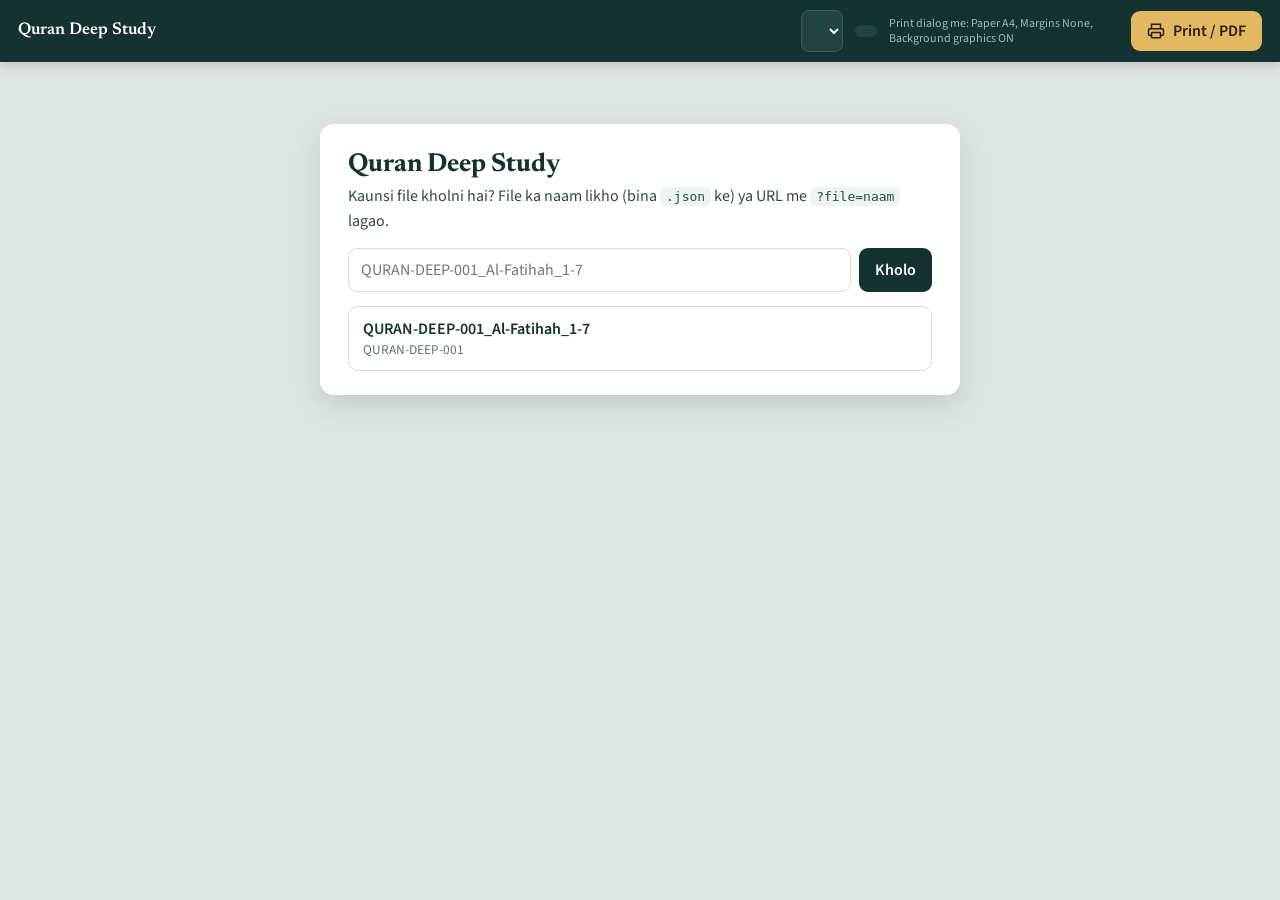
==== commit 8023da68: "Add files via upload" ====
--- a/my-folder/ss/index.html
+++ b/my-folder/ss/index.html
@@ -1,236 +1,604 @@
-<!DOCTYPE html>
-<html lang="en">
+<!doctype html>
+<html lang="hi">
 <head>
-<meta charset="UTF-8">
-<meta name="viewport" content="width=device-width,initial-scale=1">
+<meta charset="utf-8">
+<meta name="viewport" content="width=device-width, initial-scale=1">
 <title>Quran Deep Study</title>
-<link href="https://fonts.googleapis.com/css2?family=Amiri&family=Inter:wght@400;600;700&display=swap" rel="stylesheet">
+<link rel="preconnect" href="https://fonts.googleapis.com">
+<link rel="preconnect" href="https://fonts.gstatic.com" crossorigin>
+<link href="https://fonts.googleapis.com/css2?family=Amiri+Quran&family=Amiri:wght@400;700&family=Newsreader:ital,opsz,wght@0,6..72,500;0,6..72,600;1,6..72,400&family=Source+Sans+3:ital,wght@0,400;0,500;0,600;0,700;1,400&display=swap" rel="stylesheet">
 <style>
-:root{--bg:#eef1f5;--card:#fff;--text:#1a2028;--muted:#5b6572;--soft:#7a8492;--primary:#0d6b4f;--psoft:#e6f3ee;--bd:#dde3ea;--bs:#eef1f5;--accent:#b8860b}
+:root{
+  --ink:#14322f; --ink-2:#2d4b48; --muted:#5f7370; --line:#d6e0dd;
+  --tint:#eef4f2; --tint-2:#f6f9f8; --gold:#a67c2e; --gold-dk:#85601c; --gold-soft:#f7f0e0;
+  --warn-bg:#fff3e3; --warn-ln:#e0a85a; --ok:#1f7a55; --ok-bg:#e4f3ec; --bad:#a63a2e; --bad-bg:#fbe9e6;
+  --desk:#dfe5e3;
+  --serif:"Newsreader","Iowan Old Style",Georgia,serif;
+  --sans:"Source Sans 3","Segoe UI",system-ui,-apple-system,Roboto,sans-serif;
+  --arabic:"Amiri Quran","Amiri","Scheherazade New","Noto Naskh Arabic","Traditional Arabic",serif;
+}
 *{box-sizing:border-box}
-body{margin:0;font-family:Inter,sans-serif;background:var(--bg);color:var(--text);line-height:1.6;font-size:15px}
-a{color:var(--primary)}
-.tb{position:sticky;top:0;z-index:50;background:rgba(255,255,255,.95);backdrop-filter:blur(8px);border-bottom:1px solid var(--bd);padding:10px 18px;display:flex;gap:10px;align-items:center;flex-wrap:wrap}
-.tb .brand{font-weight:700;color:var(--primary);margin-right:auto}
-.tb input{font:inherit;font-size:13px;padding:8px 12px;border:1px solid var(--bd);border-radius:8px;min-width:220px}
-.tb input:focus{outline:none;border-color:var(--primary);box-shadow:0 0 0 3px var(--psoft)}
-.btn{font:inherit;font-size:13px;font-weight:600;padding:8px 14px;border-radius:8px;border:1px solid var(--bd);background:#fff;color:var(--text);cursor:pointer}
-.btn:hover{background:#f5f7fa}
-.btnp{background:var(--primary);border-color:var(--primary);color:#fff}
-.btnp:hover{background:#084d38}
-.wrap{max-width:920px;margin:0 auto;padding:22px 18px 90px}
-.card{background:var(--card);border:1px solid var(--bd);border-radius:12px;padding:20px 22px;margin-bottom:18px;box-shadow:0 1px 2px rgba(16,24,40,.04),0 6px 18px rgba(16,24,40,.05)}
-.card h3{font-size:12px;text-transform:uppercase;letter-spacing:1.2px;color:var(--primary);margin:0 0 14px;font-weight:700;display:flex;align-items:center;gap:10px}
-.card h3:after{content:"";flex:1;height:1px;background:var(--bd)}
-.dh{background:linear-gradient(135deg,#0d6b4f,#0a5942);color:#fff;border-radius:14px;padding:26px;margin-bottom:20px;box-shadow:0 8px 24px rgba(16,24,40,.08)}
-.dk{font-size:11px;text-transform:uppercase;letter-spacing:1.5px;opacity:.85;font-weight:600;margin-bottom:4px}
-.dh h1{margin:0 0 6px;font-size:26px;line-height:1.2;letter-spacing:-.3px}
-.dr{font-size:14px;opacity:.95;margin-bottom:14px}
-.dm{display:flex;flex-wrap:wrap;gap:6px 16px;font-size:12px;opacity:.9;border-top:1px solid rgba(255,255,255,.18);padding-top:12px}
-.dn{margin-top:12px;background:rgba(255,255,255,.12);border-left:3px solid rgba(255,255,255,.5);padding:9px 12px;border-radius:6px;font-size:12px;line-height:1.55}
-.ar{font-family:Amiri,'Traditional Arabic',serif;direction:rtl;text-align:right;font-size:26px;line-height:1.9;color:#14231d;margin:6px 0 10px}
-.tr{font-style:italic;color:var(--soft);font-size:13px;margin-bottom:6px}
-.ru{color:#2c3a30;font-size:14.5px;margin-bottom:4px}
-.en{color:var(--muted);font-size:13.5px}
-.pass{padding:14px 0;border-bottom:1px dashed var(--bd)}
-.pass:last-child{border:none;padding-bottom:0}
-.ref{display:inline-block;font-size:11px;font-weight:700;color:var(--primary);background:var(--psoft);padding:2px 8px;border-radius:4px;margin-bottom:8px}
-.ig{display:grid;grid-template-columns:repeat(auto-fit,minmax(150px,1fr));gap:10px;margin-bottom:14px}
-.ii{background:var(--psoft);border-radius:10px;padding:11px 13px}
-.ii .k{font-size:11px;text-transform:uppercase;letter-spacing:.8px;color:var(--primary);font-weight:700;margin-bottom:3px}
-.ii .v{font-size:13.5px;font-weight:500}
-.tags{display:flex;flex-wrap:wrap;gap:6px;margin-top:12px}
-.tag,.pill{background:var(--psoft);color:var(--primary);padding:4px 12px;border-radius:20px;font-size:12px;font-weight:500}
-.sec{padding:12px 0;border-bottom:1px solid var(--bs)}
-.sec:last-child{border:none;padding-bottom:0}
-.sec-h{display:flex;justify-content:space-between;align-items:baseline;gap:10px;margin-bottom:5px;flex-wrap:wrap}
-.sec-t{font-size:15px;font-weight:700;color:var(--primary)}
-.sec-r{font-size:11px;font-weight:600;color:var(--primary);background:var(--psoft);padding:2px 10px;border-radius:12px}
-.sec-th{font-size:13px;color:var(--muted);font-style:italic;margin-bottom:6px}
-.sec p{margin:3px 0;font-size:13.5px}
-.sec p.note{background:#fafbfc;border-left:3px solid var(--accent);padding:7px 11px;border-radius:0 6px 6px 0;font-size:12.5px;margin-top:7px}
-.ac{background:var(--card);border:1px solid var(--bd);border-radius:12px;margin-bottom:22px;box-shadow:0 1px 2px rgba(16,24,40,.04),0 6px 18px rgba(16,24,40,.05);overflow:hidden}
-.ah{background:linear-gradient(135deg,#f5f9f7,#eef4f1);padding:14px 22px;display:flex;align-items:center;gap:12px;border-bottom:1px solid var(--bd)}
-.an{width:38px;height:38px;border-radius:50%;background:var(--primary);color:#fff;display:flex;align-items:center;justify-content:center;font-weight:700;font-size:14px;flex-shrink:0}
-.ah .rl{font-size:10.5px;text-transform:uppercase;letter-spacing:1px;color:var(--primary);font-weight:700}
-.ah .rv{font-size:17px;font-weight:700;color:var(--primary)}
-.ab{padding:20px 22px}
-.arb{background:#fbfdfc;border:1px solid var(--bs);border-radius:10px;padding:16px 20px;margin-bottom:16px}
-.arb .ar{margin:0 0 10px;font-size:27px}
-.arb .tr,.arb .ru,.arb .en{margin:0 0 6px}
-.arb .en{margin:0}
-.blk{margin-bottom:14px}
-.blk:last-child{margin-bottom:0}
-.blk h4{font-size:11.5px;text-transform:uppercase;letter-spacing:1px;color:var(--primary);margin:0 0 5px;font-weight:700}
-.blk p{margin:0 0 6px;font-size:13.5px}
-.blk p:last-child{margin:0}
-.g2{display:grid;grid-template-columns:1fr 1fr;gap:14px}
-@media(max-width:640px){.g2{grid-template-columns:1fr}}
-.blk.inset{background:#f8fafb;border-radius:8px;padding:11px 13px}
-.blk.mis{background:#fff8f0;border-left:3px solid #e8a33d;padding:11px 13px;border-radius:0 8px 8px 0}
-.blk.mis h4{color:#b06a10}
-.blk.ref{background:var(--psoft);border-left:3px solid var(--primary);padding:11px 13px;border-radius:0 8px 8px 0}
-.wl{display:flex;flex-direction:column;gap:8px}
-.wi{border:1px solid var(--bs);border-radius:9px;padding:10px 12px;background:#fcfdfe}
-.wh{display:flex;align-items:baseline;flex-wrap:wrap;gap:5px 10px;margin-bottom:6px}
-.wa{font-family:Amiri,serif;font-size:21px;color:var(--primary);direction:rtl}
-.wt{font-style:italic;color:var(--soft);font-size:13px}
-.wm{font-weight:600;font-size:13px}
-.wd{display:grid;grid-template-columns:repeat(auto-fit,minmax(180px,1fr));gap:3px 14px;font-size:12px;color:var(--muted)}
-.wd b{color:var(--soft);font-weight:600}
-.qa{border-left:3px solid var(--primary);padding:3px 0 3px 11px;margin-bottom:9px}
-.qa:last-child{margin:0}
-.qq{font-weight:600;font-size:13px;color:var(--primary);margin-bottom:2px}
-.qa-a{font-size:13px;color:var(--muted)}
-.ev{border:1px solid var(--bs);border-radius:8px;padding:9px 11px;background:#fafbfc;margin-bottom:7px;font-size:13px}
-.ev:last-child{margin:0}
-.eh{display:flex;align-items:center;gap:7px;margin-bottom:3px;flex-wrap:wrap}
-.et{font-size:10px;text-transform:uppercase;letter-spacing:.8px;font-weight:700;color:var(--primary);background:var(--psoft);padding:2px 7px;border-radius:4px}
-.er{font-size:11.5px;color:var(--soft);font-style:italic}
-.es{font-size:10.5px;font-weight:600;color:var(--muted);margin-left:auto}
-.sl{color:#b06a10!important}.su{color:#b03030!important}
-.si{padding:11px 0;border-bottom:1px solid var(--bs)}
-.si:last-child{border:none;padding-bottom:0}
-.st{font-size:10px;text-transform:uppercase;letter-spacing:.8px;font-weight:700;color:var(--primary);margin-bottom:2px}
-.stt{font-weight:600;font-size:13.5px;margin-bottom:2px}
-.sr{font-size:12.5px;color:var(--muted);margin-bottom:2px}
-.su2{font-size:11.5px;color:var(--soft);word-break:break-all}
-.ai{border:1px solid var(--bs);border-radius:9px;padding:11px 13px;margin-bottom:9px;background:#fcfdfe}
-.ai:last-child{margin:0}
-.aih{display:flex;justify-content:space-between;gap:10px;margin-bottom:5px;flex-wrap:wrap}
-.ain{font-weight:700;color:var(--primary);font-size:13.5px}
-.aif{font-size:11px;font-weight:600;color:var(--primary);background:var(--psoft);padding:2px 10px;border-radius:10px}
-.ai p{margin:2px 0;font-size:13px;color:var(--muted)}
-.ai p b{color:var(--text)}
-.hb{background:linear-gradient(135deg,#0d6b4f,#0a5942);color:#fff;border-radius:11px;padding:16px 18px;margin-top:12px;font-size:14.5px;line-height:1.6;font-weight:500}
-.hb .hl{font-size:10.5px;text-transform:uppercase;letter-spacing:1.2px;opacity:.8;margin-bottom:5px;font-weight:700}
-.st2{max-width:520px;margin:70px auto;background:#fff;border-radius:14px;padding:34px 30px;box-shadow:0 8px 24px rgba(16,24,40,.08);text-align:center}
-.st2 h2{margin:0 0 8px;font-size:19px;color:var(--primary)}
-.st2 p{color:var(--muted);font-size:14px;margin:0 0 16px}
-.st2 input{width:100%;font:inherit;font-size:14px;padding:11px 14px;border:1px solid var(--bd);border-radius:10px;margin-bottom:11px}
-.st2 input:focus{outline:none;border-color:var(--primary);box-shadow:0 0 0 3px var(--psoft)}
-.hint{font-size:12px;color:var(--soft);margin-top:12px;line-height:1.6;text-align:left;background:#f8fafb;padding:11px 13px;border-radius:8px}
-.hint code{background:#eef1f5;padding:1px 5px;border-radius:3px;font-size:11.5px}
-.sp{width:34px;height:34px;border:3px solid var(--psoft);border-top-color:var(--primary);border-radius:50%;animation:sp .8s linear infinite;margin:0 auto 14px}
-@keyframes sp{to{transform:rotate(360deg)}}
-.err{color:#b03030}
-.pf{display:none}
+html{-webkit-print-color-adjust:exact;print-color-adjust:exact}
+body{margin:0;background:var(--desk);color:var(--ink);font-family:var(--sans);-webkit-font-smoothing:antialiased}
+button,select,input{font:inherit}
+
+/* ---------- Toolbar (screen only) ---------- */
+.bar{position:sticky;top:0;z-index:20;display:flex;align-items:center;gap:12px;flex-wrap:wrap;
+  padding:10px 18px;background:var(--ink);color:#fff;box-shadow:0 2px 12px rgba(0,0,0,.18)}
+.brand{display:flex;flex-direction:column;line-height:1.15;margin-right:auto;min-width:0}
+.brand b{font-family:var(--serif);font-size:17px;font-weight:600;white-space:nowrap;overflow:hidden;text-overflow:ellipsis}
+.brand small{font-size:12px;color:#b9cfca}
+.bar select{background:#22443f;color:#fff;border:1px solid #3d605a;border-radius:8px;padding:8px 10px;max-width:210px;cursor:pointer}
+.bar select:focus-visible,.btn:focus-visible,.bar a:focus-visible{outline:2px solid #f0cf8a;outline-offset:2px}
+.pill{font-size:12.5px;color:#d7e6e2;background:#22443f;border-radius:99px;padding:6px 11px;white-space:nowrap}
+.tip{font-size:12px;color:#9fbab4;max-width:230px;line-height:1.25}
+.btn{display:inline-flex;align-items:center;gap:8px;border:0;border-radius:9px;padding:9px 16px;font-weight:600;cursor:pointer}
+.btn-primary{background:#e3b863;color:#2a1f08}
+.btn-primary:hover{background:#efc979}
+.btn-ghost{background:#22443f;color:#fff;border:1px solid #3d605a}
+.btn svg{width:18px;height:18px}
+
+/* ---------- Pages ---------- */
+#app{display:flex;flex-direction:column;align-items:center;gap:20px;padding:22px 0 60px;transform-origin:top center}
+.sheet{width:210mm;height:296mm;background:#fff;box-shadow:0 1px 3px rgba(0,0,0,.12),0 10px 30px rgba(20,50,47,.14);
+  display:flex;flex-direction:column;padding:10mm 15mm 0;position:relative;overflow:hidden;flex:none}
+.run-head{display:flex;justify-content:space-between;gap:10mm;font-size:7.6pt;color:var(--muted);
+  padding-bottom:2mm;border-bottom:.3mm solid var(--line);height:7mm}
+.sheet-body{flex:1;min-height:0;overflow:hidden;padding-top:5mm;font-size:9.6pt;line-height:1.5}
+.run-foot{height:12mm;display:flex;align-items:center;justify-content:center;gap:3mm;
+  font-size:8.4pt;color:var(--ink-2);font-weight:600;border-top:.3mm solid var(--line)}
+.run-foot i{width:1.6mm;height:1.6mm;background:var(--gold);transform:rotate(45deg);display:inline-block}
+
+/* ---------- Content blocks ---------- */
+.blk{margin:0 0 3.4mm}
+.blk p{margin:0}
+.cover{padding:6mm 0 3mm}
+.cover .kicker{font-size:10pt;font-weight:600;color:var(--gold-dk)}
+.cover h1{font-family:var(--serif);font-weight:600;font-size:40pt;line-height:1.02;margin:2mm 0 1.5mm;letter-spacing:-.01em}
+.cover .sub{font-family:var(--serif);font-style:italic;font-size:15pt;color:var(--ink-2)}
+.cover .rule{height:.8mm;width:26mm;background:var(--gold);margin:5mm 0 4mm}
+.chips{display:flex;flex-wrap:wrap;gap:1.6mm}
+.chip{background:var(--tint);border:.25mm solid var(--line);color:var(--ink-2);border-radius:99px;padding:.8mm 3mm;font-size:8.4pt;font-weight:500}
+.chip.gold{background:var(--gold-soft);border-color:#ead7ab;color:var(--gold-dk)}
+
+.sec-h{display:flex;align-items:baseline;gap:3mm;border-bottom:.5mm solid var(--gold);padding-bottom:1.6mm;margin-bottom:4mm}
+.sec-h h2{font-family:var(--serif);font-size:17pt;font-weight:600;margin:0}
+.sec-h span{font-size:8.6pt;color:var(--muted)}
+.sub-h{font-family:var(--serif);font-size:11.6pt;font-weight:600;margin:1mm 0 0;padding-left:2.6mm;border-left:1mm solid var(--gold)}
+
+.fld h4{margin:0 0 .5mm;font-size:8.6pt;font-weight:700;color:var(--gold-dk)}
+.fld p{color:#1c3330}
+.callout{border-radius:2mm;padding:3mm 3.6mm;background:var(--tint);border-left:1mm solid var(--ink-2)}
+.callout h4{margin:0 0 .6mm;font-size:8.6pt;font-weight:700;color:var(--ink-2)}
+.callout.warn{background:var(--warn-bg);border-left-color:var(--warn-ln)}
+.callout.warn h4{color:#8a5a14}
+.callout.gold{background:var(--gold-soft);border-left-color:var(--gold)}
+.callout.gold h4{color:var(--gold-dk)}
+.callout.big p{font-family:var(--serif);font-size:11.4pt;line-height:1.4}
+.duo{display:grid;grid-template-columns:1fr 1fr;gap:3mm}
+
+/* Ayah opener */
+.ayah-open{border:.3mm solid var(--line);border-top:1.2mm solid var(--ink);border-radius:0 0 2.5mm 2.5mm;background:linear-gradient(#f4f8f7,#fff);padding:4mm 5mm 4.2mm}
+.ayah-top{display:flex;align-items:center;gap:3mm;margin-bottom:1mm}
+.medal{width:11mm;height:11mm;border-radius:50%;border:.5mm solid var(--gold);display:grid;place-items:center;
+  font-family:var(--serif);font-weight:600;font-size:12pt;color:var(--gold-dk);background:#fff;flex:none;box-shadow:0 0 0 1mm var(--gold-soft)}
+.ayah-top .ref{font-family:var(--serif);font-size:13pt;font-weight:600;line-height:1.1}
+.ayah-top .ref small{display:block;font-family:var(--sans);font-size:8.2pt;font-weight:500;color:var(--muted)}
+.ayah-top .tags{margin-left:auto;display:flex;gap:1.6mm;flex-wrap:wrap;justify-content:flex-end}
+.ar{font-family:var(--arabic);direction:rtl;text-align:center;line-height:2.15;color:#0e2724}
+.ar.xl{font-size:27pt;margin:2mm 0 1mm}
+.ar.lg{font-size:19pt;line-height:2;text-align:right}
+.tr{font-family:var(--serif);font-style:italic;font-size:11pt;text-align:center;color:var(--ink-2)}
+.mean{display:grid;grid-template-columns:1fr 1fr;gap:3mm;margin-top:3mm}
+.mean div{background:#fff;border:.25mm solid var(--line);border-radius:1.6mm;padding:2mm 3mm}
+.mean h4{margin:0;font-size:7.8pt;font-weight:700;color:var(--gold-dk)}
+.mean p{font-size:9.6pt}
+
+/* Passage rows */
+.pass{display:grid;grid-template-columns:10mm 1fr;gap:3.5mm;padding:2.6mm 0;border-bottom:.25mm dashed var(--line)}
+.pass .num{width:8mm;height:8mm;border-radius:50%;border:.4mm solid var(--gold);display:grid;place-items:center;font-size:9pt;font-weight:700;color:var(--gold-dk);margin-top:2mm}
+.pass .tr{text-align:right;margin-top:-1mm}
+.pass .ml{display:grid;grid-template-columns:1fr 1fr;gap:3mm;margin-top:1.4mm;font-size:9.2pt}
+.pass .ml b{display:block;font-size:7.6pt;color:var(--gold-dk)}
+
+/* Section cards */
+.scard{border:.3mm solid var(--line);border-radius:2.4mm;padding:3.6mm 4.2mm;background:var(--tint-2)}
+.scard header{display:flex;justify-content:space-between;align-items:baseline;gap:3mm;margin-bottom:1.6mm}
+.scard h3{font-family:var(--serif);font-size:13pt;margin:0}
+.scard .fld{margin-top:1.8mm}
+
+/* Words */
+.word{display:grid;grid-template-columns:31mm 1fr;border:.3mm solid var(--line);border-radius:2mm;overflow:hidden}
+.word .w-ar{background:var(--tint);display:grid;place-items:center;padding:2mm}
+.word .w-ar .ar{font-size:19pt;line-height:1.7}
+.word .w-in{padding:2.4mm 3.4mm}
+.word .w-t{font-weight:700;font-size:10.2pt}
+.word .w-t em{font-weight:400;color:var(--ink-2)}
+.word dl{display:grid;grid-template-columns:auto 1fr;gap:.4mm 3mm;margin:1mm 0 0;font-size:8.8pt}
+.word dt{color:var(--gold-dk);font-weight:600}
+.word dd{margin:0}
+.word dd.rt{font-family:var(--arabic);font-size:10.5pt}
+
+/* Hadith / science */
+.hadith{border:.3mm solid #ead7ab;border-left:1.2mm solid var(--gold);background:#fffdf7;border-radius:2mm;padding:2.8mm 3.6mm}
+.hadith .top{display:flex;gap:2.4mm;align-items:center;flex-wrap:wrap;margin-bottom:1mm}
+.hadith .top b{font-family:var(--serif);font-size:10.6pt}
+.badge{font-size:7.8pt;font-weight:600;border-radius:99px;padding:.5mm 2.6mm;background:#e9eeed;color:#41524f}
+.badge.limited{background:#fff0d4;color:#8a5a14}
+.badge.unsupported{background:var(--bad-bg);color:var(--bad)}
+.badge.supported{background:var(--ok-bg);color:var(--ok)}
+.sci{border:.3mm solid var(--line);border-radius:2mm;padding:2.8mm 3.6mm}
+.sci .top{display:flex;gap:2.4mm;align-items:center;margin-bottom:1mm}
+.sci .top b{font-size:8.6pt;color:var(--gold-dk)}
+
+/* Q&A */
+.qa{padding:0 0 0 3mm;border-left:.6mm solid var(--line)}
+.qa .q{font-weight:700;color:var(--ink)}
+.qa .q::before{content:"Q. ";color:var(--gold-dk)}
+.qa .a::before{content:"A. ";color:var(--gold-dk);font-weight:700}
+
+/* Lists */
+.alist{list-style:none;padding:0;margin:0;display:grid;gap:1.4mm}
+.alist li{padding:1.8mm 3mm;background:var(--tint);border-radius:1.6mm;border-left:.8mm solid var(--gold)}
+.acard{border:.3mm solid var(--line);border-radius:2mm;padding:2.6mm 3.6mm;display:grid;grid-template-columns:1fr auto;gap:1mm 3mm}
+.acard b{font-family:var(--serif);font-size:10.8pt}
+.acard .fq{grid-row:1;grid-column:2}
+.acard p{grid-column:1/-1;font-size:9.2pt}
+.src{display:grid;grid-template-columns:auto 1fr;gap:1mm 3.4mm;border-bottom:.25mm solid var(--line);padding:2.2mm 0;align-items:start}
+.src .type{font-size:7.8pt;font-weight:600;background:var(--tint);border-radius:99px;padding:.5mm 2.6mm;white-space:nowrap}
+.src b{font-weight:600}
+.src small{display:block;color:var(--muted);font-size:8.4pt;word-break:break-all}
+.src a{color:var(--ink-2)}
+.checks{display:grid;grid-template-columns:1fr 1fr;gap:1.2mm 4mm;font-size:8.8pt}
+.checks span::before{content:"\2713\00a0";color:var(--ok);font-weight:700}
+.checks span.no::before{content:"\2717\00a0";color:var(--bad)}
+.kv{display:grid;grid-template-columns:auto 1fr;gap:.8mm 4mm;font-size:9pt}
+.kv dt{color:var(--gold-dk);font-weight:600}.kv dd{margin:0}
+
+/* ---------- Landing / error ---------- */
+.panel{width:min(640px,calc(100% - 28px));margin:40px auto;background:#fff;border-radius:14px;padding:28px 28px 24px;box-shadow:0 10px 30px rgba(20,50,47,.14)}
+.panel h1{font-family:var(--serif);font-size:26px;margin:0 0 4px}
+.panel p{color:var(--ink-2);line-height:1.55;margin:6px 0}
+.panel code{background:var(--tint);padding:2px 6px;border-radius:5px;font-size:13px;word-break:break-all}
+.panel pre{background:var(--ink);color:#e5f1ee;padding:12px 14px;border-radius:9px;overflow:auto;font-size:13px}
+.panel .row{display:flex;gap:8px;margin:14px 0}
+.panel input[type=text]{flex:1;padding:10px 12px;border:1px solid var(--line);border-radius:9px}
+.panel .btn-primary{background:var(--ink);color:#fff}
+.panel .btn-primary:hover{background:var(--ink-2)}
+.flist{list-style:none;padding:0;margin:14px 0 0;display:grid;gap:8px}
+.flist a{display:block;padding:11px 14px;border:1px solid var(--line);border-radius:10px;color:var(--ink);text-decoration:none;font-weight:600}
+.flist a:hover{background:var(--tint);border-color:var(--gold)}
+.flist small{display:block;font-weight:400;color:var(--muted)}
+.loading{text-align:center;padding:90px 0;color:var(--muted)}
+
+/* ---------- Small screens ---------- */
+@media (max-width:640px){
+  .bar{padding:8px 10px;gap:8px}
+  .tip,.pill{display:none}
+  .bar select{max-width:46vw;flex:1}
+  .brand{flex:1 0 100%}
+  .btn span.lbl{display:inline}
+}
+
+/* ---------- PRINT ---------- */
+@page{size:A4;margin:0}
 @media print{
-@page{size:A4;margin:14mm 12mm 16mm 12mm}
-html,body{background:#fff!important;font-size:10pt;line-height:1.5;color:#000}
-.no-print{display:none!important}
-.wrap{max-width:none;padding:0;margin:0}
-.card,.ac,.dh{box-shadow:none!important}
-.card{border:1px solid #ccc;border-radius:6px;padding:11px 13px;margin-bottom:11px}
-.ac{border:1px solid #ccc;border-radius:6px;margin-bottom:13px;overflow:visible}
-.ah{padding:9px 13px;background:#f1f5f3!important;-webkit-print-color-adjust:exact;print-color-adjust:exact}
-.ab{padding:11px 13px 13px}
-.dh{background:#0d6b4f!important;-webkit-print-color-adjust:exact;print-color-adjust:exact;padding:16px 18px 13px;border-radius:6px;margin-bottom:13px}
-.dh h1{font-size:20px}.dr{font-size:11px;margin-bottom:9px}
-.dm{font-size:10px;padding-top:7px;gap:5px 12px}.dn{font-size:10px;padding:7px 9px;margin-top:9px}
-.card h3{font-size:10.5px;margin-bottom:9px}
-.ar{font-size:19px;line-height:1.7}
-.arb{padding:9px 13px;margin-bottom:11px}.arb .ar{font-size:21px;margin-bottom:7px}
-.tr,.en{font-size:10.5px}.ru{font-size:11.5px}
-.blk{margin-bottom:9px}.blk h4{font-size:10px;margin-bottom:3px}
-.blk p,.sec p{font-size:10.5px;margin-bottom:4px}
-.sec-t{font-size:12.5px}.sec-r{font-size:9.5px}.sec-th{font-size:10.5px}
-.sec{padding:7px 0}.sec p.note{font-size:10px;padding:5px 8px}
-.wi{padding:7px 9px}.wa{font-size:16px}.wt,.wm{font-size:10.5px}
-.wd{font-size:9.5px;gap:2px 10px}
-.ev{padding:6px 8px;font-size:10.5px;margin-bottom:5px}
-.et{font-size:8.5px;padding:1px 5px}.er{font-size:9.5px}.es{font-size:9px}
-.qq,.qa-a{font-size:10.5px}
-.si{padding:6px 0}.st{font-size:8.5px}.stt{font-size:11.5px}.sr{font-size:10.5px}.su2{font-size:9px}
-.ai{padding:7px 9px;margin-bottom:6px}.ain{font-size:11.5px}.aif{font-size:9px}.ai p{font-size:10.5px}
-.hb{padding:11px 13px;font-size:11.5px}.hb .hl{font-size:9px}
-.ii{padding:7px 9px}.ii .k{font-size:9px}.ii .v{font-size:11px}
-.tag,.pill{font-size:9.5px;padding:2px 8px}
-.avoid,.wi,.qa,.ev,.ai,.si,.sec,.ii,.pass{break-inside:avoid;page-break-inside:avoid}
-h1,h2,h3,h4{break-after:avoid;page-break-after:avoid}
-.ah{break-after:avoid}
-a{color:#000;text-decoration:none}
-.pf{display:block!important;position:fixed;bottom:0;left:0;right:0;text-align:center;font-size:9pt;color:#888;padding:3mm 0;background:#fff}
-.pf:after{content:"Page " counter(page)}
-}
+  html,body{background:#fff}
+  .no-print,.bar{display:none!important}
+  #app{zoom:1!important;display:block;padding:0;gap:0}
+  .sheet{margin:0;box-shadow:none;break-after:page;page-break-after:always;break-inside:avoid}
+  .sheet:last-child{break-after:auto;page-break-after:auto}
+}
+@media (prefers-reduced-motion:reduce){*{scroll-behavior:auto!important}}
 </style>
 </head>
 <body>
 
-<div class="tb no-print">
-  <div class="brand">Quran Deep Study</div>
-  <input id="fi" placeholder="filename e.g. QURAN-DEEP-001_Al-Fatihah_1-7 (1).json">
-  <button class="btn" id="lb">Load</button>
-  <button class="btn btnp" id="pb">🖨 Print / Save PDF</button>
-</div>
-
-<div id="ct" class="wrap"></div>
-<div class="pf" aria-hidden="true"></div>
+<header class="bar no-print" id="bar" hidden>
+  <div class="brand"><b id="docTitle">Quran Deep Study</b><small id="docSub"></small></div>
+  <select id="jump" aria-label="Section par jao"></select>
+  <select id="fileSel" aria-label="Doosri file kholo" hidden></select>
+  <span class="pill" id="pgcount"></span>
+  <span class="tip">Print dialog me: Paper A4, Margins None, Background graphics ON</span>
+  <button class="btn btn-primary" id="printBtn" type="button" title="A4 size me print / PDF save">
+    <svg viewBox="0 0 24 24" fill="none" stroke="currentColor" stroke-width="2" stroke-linecap="round" stroke-linejoin="round" aria-hidden="true"><path d="M6 9V3h12v6"/><path d="M6 18H4a2 2 0 0 1-2-2v-5a2 2 0 0 1 2-2h16a2 2 0 0 1 2 2v5a2 2 0 0 1-2 2h-2"/><rect x="6" y="14" width="12" height="7" rx="1"/></svg>
+    <span class="lbl">Print / PDF</span>
+  </button>
+</header>
+
+<main id="app"><div class="loading">Load ho raha hai…</div></main>
 
 <script>
-(function(){
+(() => {
 'use strict';
-const e=s=>String(s==null?'':s).replace(/[&<>"']/g,c=>({'&':'&amp;','<':'&lt;','>':'&gt;','"':'&quot;',"'":'&#39;'}[c]));
-const ct=document.getElementById('ct'),fi=document.getElementById('fi'),lb=document.getElementById('lb'),pb=document.getElementById('pb');
-const P=t=>t?`<p>${e(t)}</p>`:'';
-const B=(l,b,c)=>b?`<div class="blk ${c||''}"><h4>${e(l)}</h4>${b}</div>`:'';
-
-function norm(n){let f=String(n||'').trim();if(!f)return'';if(!/\.json$/i.test(f))f+='.json';return f}
-
-function loading(){ct.innerHTML=`<div class="st2"><div class="sp"></div><h2>Loading…</h2><p>Study data load ho raha hai.</p></div>`}
-
-function errScreen(m,d){ct.innerHTML=`<div class="st2"><h2 class="err">Data load nahi ho paya</h2><p>${e(m)}</p>${d?`<div class="hint"><b>Detail:</b> ${e(d)}</div>`:''}<div class="hint"><b>Check:</b><br>• File <code>my-folder/data/</code> me honi chahiye<br>• URL: <code>index.html?file=NAME.json</code><br>• Local server chalayein: <code>python -m http.server 8000</code></div></div>`}
-
-function picker(){ct.innerHTML=`<div class="st2"><h2>Quran Deep Study</h2><p>Data file ka naam daalein.</p><input id="pi" placeholder="QURAN-DEEP-001_Al-Fatihah_1-7 (1).json"><button class="btn btnp" id="pbtn" style="width:100%">Load Study</button><div class="hint"><b>Example URL:</b><br><code>index.html?file=QURAN-DEEP-001_Al-Fatihah_1-7 (1).json</code></div></div>`;
-const pi=document.getElementById('pi'),pbtn=document.getElementById('pbtn');
-const go=()=>{const v=pi.value.trim();if(!v)return;const u=new URL(location.href);u.searchParams.set('file',v);location.href=u.toString()};
-pbtn.onclick=go;pi.onkeydown=ev=>{if(ev.key==='Enter')go()};pi.focus()}
-
-function word(w){return`<div class="wi"><div class="wh"><span class="wa" dir="rtl">${e(w.arabic)}</span><span class="wt">${e(w.transliteration)}</span><span class="wm">${e(w.meaning)}</span></div><div class="wd">${w.root?`<span><b>Root:</b> ${e(w.root)}</span>`:''}${w.word_form?`<span><b>Form:</b> ${e(w.word_form)}</span>`:''}${w.literal_meaning?`<span><b>Literal:</b> ${e(w.literal_meaning)}</span>`:''}${w.contextual_meaning?`<span><b>Context:</b> ${e(w.contextual_meaning)}</span>`:''}</div></div>`}
-
-function ayah(a){
-const w=(a.important_arabic_words||[]).map(word).join('');
-const qa=(a.qa||[]).map(x=>`<div class="qa"><div class="qq">Q: ${e(x.q)}</div><div class="qa-a">A: ${e(x.a)}</div></div>`).join('');
-const hd=a.hadith?`<div class="ev"><div class="eh"><span class="et">Hadith</span><span class="er">${e(a.hadith.reference||'')}</span><span class="es">${e(a.hadith.status||'')}</span></div><div>${e(a.hadith.summary||'')}</div></div>`:'';
-const sc=a.science?`<div class="ev"><div class="eh"><span class="et">Science</span><span class="es ${e(a.science.status_class||'')}">${e(a.science.status||'')}</span></div><div>${e(a.science.summary||'')}</div></div>`:'';
-const he=a.history_evidence?`<div class="ev"><div class="eh"><span class="et">History / Evidence</span></div><div>${e(a.history_evidence)}</div></div>`:'';
-return`<article class="ac"><header class="ah"><div class="an">${e(a.ayah)}</div><div><div class="rl">Ayah ${e(a.ayah)}</div><div class="rv">${e(a.reference)}</div></div></header><div class="ab"><div class="arb"><div class="ar" dir="rtl">${e(a.arabic)}</div><div class="tr">${e(a.transliteration)}</div><div class="ru">${e(a.roman_urdu)}</div><div class="en">${e(a.english_meaning)}</div></div>${B('Simple',P(a.simple))}${B('Deep',P(a.deep))}<div class="g2">${B('Main Message',P(a.main_message))}${B('Why It Matters',P(a.why_it_matters))}</div>${w?B('Important Arabic Words',`<div class="wl">${w}</div>`):''}${B('Grammar & Rhetoric',P(a.grammar_rhetoric))}${B('Historical Context',P(a.historical_context))}<div class="g2">${B('Common Misunderstandings',P(a.common_misunderstandings),'mis')}${B('What It Does NOT Mean',P(a.what_it_does_not_mean),'mis')}</div>${B('Connected Ayat',P(a.connected_ayat))}${B('Knowledge Status',P(a.knowledge_status))}${(hd||sc||he)?`<div class="blk"><h4>Evidence Layer</h4>${hd}${he}${sc}</div>`:''}${B('Real Life Example',P(a.real_life_example),'inset')}${B('Modern World Connection',P(a.modern_world_connection),'inset')}${B('Forward-Looking',P(a.future_or_forward_looking_context),'inset')}${qa?B('Q & A',qa):''}<div class="g2">${B('Night Reflection',P(a.night_reflection),'ref')}${B('Personal Action',P(a.personal_action),'ref')}</div></div></article>`}
-
-function info(si){const c=si.classification||{};return`<section class="card"><h3>Surah Info</h3><div class="ig"><div class="ii"><div class="k">Name</div><div class="v">${e(si.name_meaning)}</div></div><div class="ii"><div class="k">Class</div><div class="v">${e(c.makki_or_madani||'')}</div></div><div class="ii"><div class="k">Ayat</div><div class="v">${e(c.ayat_count!=null?c.ayat_count:'')}</div></div></div>${P(si.introduction)}${si.what?`<p><b>What:</b> ${e(si.what)}</p>`:''}${si.why?`<p><b>Why:</b> ${e(si.why)}</p>`:''}${si.when_where?`<p><b>When/Where:</b> ${e(si.when_where)}</p>`:''}${si.how_to_study?`<p><b>How to Study:</b> ${e(si.how_to_study)}</p>`:''}${si.known_vs_debated?`<p><b>Known vs Debated:</b> ${e(si.known_vs_debated)}</p>`:''}${(si.themes&&si.themes.length)?`<div class="tags">${si.themes.map(t=>`<span class="tag">${e(t)}</span>`).join('')}</div>`:''}</section>`}
-
-function passage(cp){return`<section class="card"><h3>${e(cp.title||'Complete Passage')}</h3>${cp.instruction?`<p style="color:var(--muted);font-size:13px;margin:0 0 12px">${e(cp.instruction)}</p>`:''}${(cp.ayahs||[]).map(a=>`<div class="pass"><span class="ref">${e(a.reference)}</span><div class="ar" dir="rtl">${e(a.arabic)}</div><div class="tr">${e(a.transliteration)}</div><div class="ru">${e(a.roman_urdu)}</div><div class="en">${e(a.english_meaning)}</div></div>`).join('')}</section>`}
-
-function sections(ss){if(!ss||!ss.length)return'';return`<section class="card"><h3>Study Flow — Overview</h3>${ss.map(s=>`<div class="sec"><div class="sec-h"><span class="sec-t">${e(s.title)}</span><span class="sec-r">${e(s.ayah_range)}</span></div>${s.theme?`<div class="sec-th">${e(s.theme)}</div>`:''}${s.flow?`<p><b>Flow:</b> ${e(s.flow)}</p>`:''}${s.summary?`<p><b>Summary:</b> ${e(s.summary)}</p>`:''}${s.study_note?`<p class="note"><b>Note:</b> ${e(s.study_note)}</p>`:''}</div>`).join('')}</section>`}
-
-function concl(t,c){if(!c)return'';const ms=(c.mindset_changes||[]).map(x=>`<span class="pill">${e(x)}</span>`).join('');const ch=(c.character_lessons||[]).map(x=>`<span class="pill">${e(x)}</span>`).join('');const ac=(c.action_plan||[]).map(a=>`<div class="ai"><div class="aih"><span class="ain">${e(a.action)}</span>${a.frequency?`<span class="aif">${e(a.frequency)}</span>`:''}</div>${a.how?`<p><b>How:</b> ${e(a.how)}</p>`:''}${a.why?`<p><b>Why:</b> ${e(a.why)}</p>`:''}</div>`).join('');
-return`<section class="card"><h3>${e(t)}</h3>${c.complete_summary?`<p>${e(c.complete_summary)}</p>`:''}${c.what_it_teaches?`<p><b>Teaches:</b> ${e(c.what_it_teaches)}</p>`:''}${c.why_it_matters?`<p><b>Why:</b> ${e(c.why_it_matters)}</p>`:''}${c.what_i_should_understand?`<p><b>Understand:</b> ${e(c.what_i_should_understand)}</p>`:''}${c.what_i_should_do?`<p><b>Do:</b> ${e(c.what_i_should_do)}</p>`:''}${c.how_to_apply?`<p><b>How to apply:</b> ${e(c.how_to_apply)}</p>`:''}${c.what_to_avoid?`<p><b>Avoid:</b> ${e(c.what_to_avoid)}</p>`:''}${ms?`<div class="blk"><h4>Mindset Changes</h4><div class="tags">${ms}</div></div>`:''}${ch?`<div class="blk"><h4>Character Lessons</h4><div class="tags">${ch}</div></div>`:''}${ac?`<div class="blk"><h4>Action Plan</h4>${ac}</div>`:''}${c.one_sentence_lesson?`<div class="hb"><div class="hl">One-Sentence Lesson</div>${e(c.one_sentence_lesson)}</div>`:''}${c.one_sentence_action?`<div class="hb" style="margin-top:9px"><div class="hl">One-Sentence Action</div>${e(c.one_sentence_action)}</div>`:''}${c.one_sentence_reminder?`<div class="hb" style="margin-top:9px"><div class="hl">Reminder</div>${e(c.one_sentence_reminder)}</div>`:''}</section>`}
-
-function srcs(ss){if(!ss||!ss.length)return'';return`<section class="card"><h3>Sources</h3>${ss.map(s=>`<div class="si"><div class="st">${e(s.type||'')}</div><div class="stt">${e(s.title||'')}</div>${s.reference?`<div class="sr">${e(s.reference)}</div>`:''}${s.url?`<div class="su2">${e(s.url)}</div>`:''}</div>`).join('')}</section>`}
-
-function prog(p){if(!p)return'';const r=[['Current PDF',p.current_pdf],['Completed Range',p.completed_range],['Next PDF',p.next_pdf_suggested],['Next Range',p.next_range_suggested],['Surah Complete',p.surah_complete?'Yes':'No']].filter(x=>x[1]!=null&&x[1]!=='');if(!r.length)return'';return`<section class="card"><h3>Progress</h3><div class="ig">${r.map(([k,v])=>`<div class="ii"><div class="k">${e(k)}</div><div class="v">${e(v)}</div></div>`).join('')}</div></section>`}
-
-function build(d){
-const pj=d.project||{},si=d.surah_info||{},sr=d.study_range||{},cp=d.complete_passage||{},ss=d.sections||[],aa=d.ayahs||[],pr=d.pdf_range_conclusion||{},sc=d.surah_conclusion||{},so=d.sources||[],pg=d.progress||{};
-const rs=sr.range||`${sr.surah_number||''}:${sr.ayah_start||''}–${sr.ayah_end||''}`;
-return`<header class="dh"><div class="dk">${e(pj.name||'Quran Deep Study')}</div><h1>${e(si.name_meaning||sr.surah_name||'Study')}</h1><div class="dr">Surah ${e(sr.surah_number!=null?sr.surah_number:'')} · Ayat ${e(sr.ayah_start!=null?sr.ayah_start:'')}–${e(sr.ayah_end!=null?sr.ayah_end:'')} · ${e(rs)}</div><div class="dm">${pj.pdf_id?`<span><b>PDF ID:</b> ${e(pj.pdf_id)}</span>`:''}${pj.version?`<span><b>Version:</b> ${e(pj.version)}</span>`:''}${pj.created_at?`<span><b>Created:</b> ${e(pj.created_at)}</span>`:''}${pj.created_by?`<span><b>By:</b> ${e(pj.created_by.type||'')}${pj.created_by.platform?' · '+e(pj.created_by.platform):''}${pj.created_by.model?' · '+e(pj.created_by.model):''}</span>`:''}</div>${pj.human_review_note?`<div class="dn">${e(pj.human_review_note)}</div>`:''}</header>${info(si)}${passage(cp)}${sections(ss)}<div style="text-align:center;margin:26px 0 18px"><h2 style="font-size:19px;color:var(--primary);margin:0">Detailed Ayah Study</h2><div style="font-size:12.5px;color:var(--muted);margin-top:4px">Arabic → transliteration → meaning → context</div></div>${aa.map(ayah).join('')}${concl('PDF Range Conclusion',pr)}${concl('Surah Conclusion',sc)}${srcs(so)}${prog(pg)}`}
-
-function render(d){document.title=(d.surah_info&&d.surah_info.name_meaning)||'Quran Deep Study';ct.innerHTML=build(d);window.scrollTo(0,0)}
-
-async function load(name){
-const f=norm(name);if(!f){picker();return}
-loading();
-const u='../data/'+encodeURIComponent(f);
-try{const r=await fetch(u,{cache:'no-store'});if(!r.ok)throw new Error(`HTTP ${r.status} — ${u}`);const d=await r.json();render(d);fi.value=f}
-catch(x){console.error(x);errScreen(`"${f}" load nahi ho paya.`,x&&x.message?x.message:String(x))}
-}
-
-lb.onclick=()=>{const v=fi.value.trim();if(!v)return;const u=new URL(location.href);u.searchParams.set('file',v);history.replaceState(null,'',u.toString());load(v)};
-fi.onkeydown=e=>{if(e.key==='Enter')lb.click()};
-pb.onclick=()=>window.print();
-
-const fp=new URLSearchParams(location.search).get('file');
-if(fp){fi.value=norm(fp);load(fp)}else{picker()}
+
+const DATA_DIR = '../data/';          // my-folder/ss/index.html  ->  my-folder/data/
+const app = document.getElementById('app');
+const $ = id => document.getElementById(id);
+
+const esc = s => String(s ?? '').replace(/[&<>"']/g, c => ({'&':'&amp;','<':'&lt;','>':'&gt;','"':'&quot;',"'":'&#39;'}[c]));
+const has = v => v !== null && v !== undefined && String(v).trim() !== '';
+const pretty = k => { const t = String(k).replace(/_/g,' '); return t.charAt(0).toUpperCase() + t.slice(1); };
+
+/* ------------------------------------------------------------------ */
+/*  File name from URL:  index.html?file=QURAN-DEEP-001_Al-Fatihah_1-7 */
+/* ------------------------------------------------------------------ */
+function currentFile(){
+  let f = new URLSearchParams(location.search).get('file');
+  if (!f) return null;
+  f = f.trim().replace(/\.json$/i, '');
+  return /^[\w.\-]+$/.test(f) && !f.includes('..') ? f : null;
+}
+const goTo = f => { location.search = '?file=' + encodeURIComponent(f); };
+
+/* Optional manifest (data/library.json) — shape unknown, parsed defensively */
+async function loadLibrary(){
+  try{
+    const r = await fetch(DATA_DIR + 'library.json', {cache:'no-store'});
+    if(!r.ok) return [];
+    const j = await r.json();
+    let arr = Array.isArray(j) ? j : Object.values(j).find(Array.isArray) || [];
+    return arr.map(e => {
+      if (typeof e === 'string') return {file:e.replace(/^.*\//,'').replace(/\.json$/i,''), label:e};
+      const raw = e.file_name || e.file || e.filename || e.id || e.path || '';
+      const file = String(raw).replace(/^.*\//,'').replace(/\.json$/i,'');
+      const label = e.title || e.name || e.label || file;
+      const note = e.range || e.description || e.pdf_id || '';
+      return file ? {file, label:String(label), note:String(note)} : null;
+    }).filter(Boolean);
+  }catch(_){ return []; }
+}
+
+/* ------------------------------------------------------------------ */
+/*  Block builders                                                     */
+/* ------------------------------------------------------------------ */
+const fld = (label, text) => has(text) ? `<div class="fld"><h4>${esc(label)}</h4><p>${esc(text)}</p></div>` : '';
+const chips = (arr, cls='') => Array.isArray(arr) && arr.length ? `<div class="chips">${arr.map(x=>`<span class="chip ${cls}">${esc(x)}</span>`).join('')}</div>` : '';
+const sciClass = (cls, status) => {
+  const t = `${cls||''} ${status||''}`.toLowerCase();
+  if (t.includes('unsupported')) return 'unsupported';
+  if (t.includes('limited')) return 'limited';
+  if (t.includes('supported') || t.includes('strong')) return 'supported';
+  return '';
+};
+
+function buildBlocks(d){
+  const B = [];
+  const add = (html, o={}) => B.push({html, ...o});
+  const P = d.project||{}, R = d.study_range||{}, S = d.surah_info||{}, G = P.generation_profile||{}, CB = P.created_by||{};
+  const surah = R.surah_name || 'Surah';
+
+  /* ---- Cover ---- */
+  add(`<div class="cover">
+    <div class="kicker">${esc(P.name||'Quran Deep Study')}</div>
+    <h1>${esc(surah)}</h1>
+    <div class="sub">${esc(S.name_meaning||'')}</div>
+    <div class="rule"></div>
+    <div class="chips">
+      ${has(R.surah_number)?`<span class="chip gold">Surah ${esc(R.surah_number)}</span>`:''}
+      ${has(R.range)?`<span class="chip gold">Ayah ${esc(R.range)}</span>`:''}
+      ${has(S.classification?.makki_or_madani)?`<span class="chip">${esc(S.classification.makki_or_madani)}</span>`:''}
+      ${has(S.classification?.ayat_count)?`<span class="chip">${esc(S.classification.ayat_count)} ayat</span>`:''}
+      ${R.is_complete_surah?`<span class="chip">Complete surah</span>`:''}
+      ${has(G.depth_label)?`<span class="chip">${esc(G.depth_label)}</span>`:''}
+    </div></div>`, {newPage:true, anchor:'overview', label:'Overview'});
+
+  add(`<div class="kv">
+      ${has(P.pdf_id)?`<dt>Study ID</dt><dd>${esc(P.pdf_id)}</dd>`:''}
+      ${has(P.version)?`<dt>Version</dt><dd>${esc(P.version)}</dd>`:''}
+      ${has(P.created_at)?`<dt>Created</dt><dd>${esc(P.created_at)}</dd>`:''}
+      ${has(CB.platform)?`<dt>Banaya gaya</dt><dd>${esc([CB.type,CB.platform,CB.model].filter(has).join(' / '))}</dd>`:''}
+      ${has(CB.role)?`<dt>Role</dt><dd>${esc(CB.role)}</dd>`:''}
+      ${CB.human_review!==undefined?`<dt>Human review</dt><dd>${CB.human_review?'Haan':'Nahi'}</dd>`:''}
+      ${has(R.completed_through)?`<dt>Complete hua</dt><dd>${esc(R.completed_through)}</dd>`:''}
+      ${has(R.next_start)?`<dt>Agla start</dt><dd>${esc(R.next_start)}</dd>`:''}
+    </div>`);
+
+  if (has(P.human_review_note)) add(`<div class="callout warn"><h4>Zaroori note</h4><p>${esc(P.human_review_note)}</p></div>`);
+  if (G.language_rule||G.evidence_rule||G.depth_rule)
+    add(`<div class="callout">${fld('Is study ka tareeqa', [G.depth_rule,G.language_rule,G.evidence_rule].filter(has).join(' '))}</div>`);
+
+  /* ---- Surah info ---- */
+  add(`<div class="sec-h"><h2>Surah ka taaruf</h2><span>${esc(surah)}</span></div>`, {keep:true, newPage:true, anchor:'info', label:'Surah ka taaruf'});
+  add(`<div class="callout big gold"><h4>Introduction</h4><p>${esc(S.introduction)}</p></div>`);
+  [['Ye kya hai','what'],['Kyun zaroori hai','why'],['Kab aur kahan','when_where'],['Kaise study karein','how_to_study'],['Jo pakka hai vs jo mukhtalif hai','known_vs_debated']]
+    .forEach(([l,k]) => has(S[k]) && add(`<div class="fld"><h4>${esc(l)}</h4><p>${esc(S[k])}</p></div>`));
+  if (Array.isArray(S.themes) && S.themes.length) add(`<div class="fld"><h4>Main themes</h4>${chips(S.themes,'gold')}</div>`);
+
+  /* ---- Complete passage ---- */
+  const CP = d.complete_passage||{};
+  if (Array.isArray(CP.ayahs) && CP.ayahs.length){
+    add(`<div class="sec-h"><h2>${esc(CP.title||'Poora passage')}</h2><span>${esc(R.range||'')}</span></div>`, {keep:true,newPage:true,anchor:'passage',label:'Poora passage'});
+    if (has(CP.instruction)) add(`<p style="color:var(--ink-2);margin-bottom:2mm">${esc(CP.instruction)}</p>`, {keep:true});
+    CP.ayahs.forEach(a => add(`<div class="pass"><div class="num">${esc(a.ayah)}</div><div>
+        <div class="ar lg" lang="ar">${esc(a.arabic)}</div>
+        <div class="tr">${esc(a.transliteration)}</div>
+        <div class="ml"><div><b>Roman Urdu</b>${esc(a.roman_urdu)}</div><div><b>English</b>${esc(a.english_meaning)}</div></div>
+      </div></div>`, {cls:'nomargin'}));
+  }
+
+  /* ---- Sections ---- */
+  if (Array.isArray(d.sections) && d.sections.length){
+    add(`<div class="sec-h"><h2>Surah ka flow</h2><span>Hisson me samajh</span></div>`, {keep:true, newPage:true, anchor:'sections', label:'Surah ka flow'});
+    d.sections.forEach(s => add(`<div class="scard"><header><h3>${esc(s.title)}</h3><span class="chip gold">Ayah ${esc(s.ayah_range)}</span></header>
+        ${fld('Theme', s.theme)}${fld('Flow', s.flow)}${fld('Summary', s.summary)}${fld('Study note', s.study_note)}</div>`));
+  }
+
+  /* ---- Per-ayah deep study ---- */
+  (d.ayahs||[]).forEach(a => {
+    const n = a.ayah, mk = a.markers||{}, sj = mk.sajdah||{};
+    const flat = x => typeof x === 'string' ? x : Object.values(x||{}).filter(has).join(': ');
+    const tags = [
+      sj.is_sajdah_ayah ? `<span class="chip gold">Sajdah${has(sj.type)?' ('+esc(sj.type)+')':''}</span>` : '',
+      ...(mk.special_markers||[]).map(m => `<span class="chip gold">${esc(flat(m))}</span>`)
+    ].join('');
+    add(`<div class="ayah-open">
+        <div class="ayah-top"><div class="medal">${esc(n)}</div>
+          <div class="ref">Ayah ${esc(a.reference)}<small>${esc(surah)}</small></div>
+          <div class="tags">${tags}</div></div>
+        <div class="ar xl" lang="ar">${esc(a.arabic)}</div>
+        <div class="tr">${esc(a.transliteration)}</div>
+        <div class="mean"><div><h4>Roman Urdu</h4><p>${esc(a.roman_urdu)}</p></div><div><h4>English meaning</h4><p>${esc(a.english_meaning)}</p></div></div>
+      </div>`, {newPage:true, anchor:'ayah-'+n, label:'Ayah '+a.reference});
+    if (has(sj.ruling_note)) add(`<div class="callout warn"><h4>Sajdah note</h4><p>${esc(sj.ruling_note)}</p></div>`);
+    (mk.special_notes||[]).forEach(t => add(`<div class="callout warn"><h4>Special note</h4><p>${esc(flat(t))}</p></div>`));
+
+    if (has(a.main_message)||has(a.why_it_matters))
+      add(`<div class="duo">
+        ${has(a.main_message)?`<div class="callout gold"><h4>Main message</h4><p>${esc(a.main_message)}</p></div>`:''}
+        ${has(a.why_it_matters)?`<div class="callout"><h4>Kyun zaroori hai</h4><p>${esc(a.why_it_matters)}</p></div>`:''}</div>`);
+
+    add(`<div class="sub-h">Samajh: Simple aur Deep</div>`, {keep:true});
+    add(fld('Simple', a.simple)); add(fld('Deep', a.deep));
+
+    if (Array.isArray(a.important_arabic_words) && a.important_arabic_words.length){
+      add(`<div class="sub-h">Important Arabic words</div>`, {keep:true});
+      a.important_arabic_words.forEach(w => add(`<div class="word">
+          <div class="w-ar"><div class="ar" lang="ar">${esc(w.arabic)}</div></div>
+          <div class="w-in"><div class="w-t">${esc(w.transliteration)} <em>— ${esc(w.meaning)}</em></div>
+          <dl>${has(w.root)?`<dt>Root</dt><dd class="rt" lang="ar" dir="ltr">${esc(w.root)}</dd>`:''}
+              ${has(w.word_form)?`<dt>Word form</dt><dd>${esc(w.word_form)}</dd>`:''}
+              ${has(w.literal_meaning)?`<dt>Literal</dt><dd>${esc(w.literal_meaning)}</dd>`:''}
+              ${has(w.contextual_meaning)?`<dt>Context me</dt><dd>${esc(w.contextual_meaning)}</dd>`:''}</dl></div></div>`));
+    }
+
+    add(`<div class="sub-h">Language aur context</div>`, {keep:true});
+    add(fld('Grammar aur rhetoric', a.grammar_rhetoric));
+    add(fld('Historical context', a.historical_context));
+    add(fld('Quran ke connected ayat', a.connected_ayat));
+
+    if (has(a.common_misunderstandings)||has(a.what_it_does_not_mean))
+      add(`<div class="duo">
+        ${has(a.common_misunderstandings)?`<div class="callout warn"><h4>Aksar hone wali galatfehmi</h4><p>${esc(a.common_misunderstandings)}</p></div>`:''}
+        ${has(a.what_it_does_not_mean)?`<div class="callout warn"><h4>Iska matlab ye nahi</h4><p>${esc(a.what_it_does_not_mean)}</p></div>`:''}</div>`);
+
+    add(`<div class="sub-h">Dalail: Hadith, history, science</div>`, {keep:true});
+    const h = a.hadith||{};
+    if (has(h.summary)||has(h.reference))
+      add(`<div class="hadith"><div class="top"><b>${esc(h.reference||'Hadith')}</b>${has(h.status)?`<span class="badge supported">${esc(h.status)}</span>`:''}</div><p>${esc(h.summary)}</p></div>`);
+    add(fld('History / archaeology evidence', a.history_evidence));
+    const sc = a.science||{};
+    if (has(sc.summary))
+      add(`<div class="sci"><div class="top"><b>Science</b>${has(sc.status)?`<span class="badge ${sciClass(sc.status_class,sc.status)}">${esc(sc.status)}</span>`:''}</div><p>${esc(sc.summary)}</p></div>`);
+    add(fld('Knowledge status', a.knowledge_status));
+
+    add(`<div class="sub-h">Zindagi me apply</div>`, {keep:true});
+    add(fld('Real-life example', a.real_life_example));
+    add(fld('Modern world connection', a.modern_world_connection));
+    add(fld('Aage ka context', a.future_or_forward_looking_context));
+
+    if (Array.isArray(a.qa) && a.qa.length){
+      add(`<div class="sub-h">Sawal-Jawab</div>`, {keep:true});
+      a.qa.forEach(x => add(`<div class="qa"><div class="q">${esc(x.q)}</div><div class="a">${esc(x.a)}</div></div>`));
+    }
+    if (has(a.night_reflection)||has(a.personal_action))
+      add(`<div class="duo">
+        ${has(a.night_reflection)?`<div class="callout"><h4>Raat ki reflection</h4><p>${esc(a.night_reflection)}</p></div>`:''}
+        ${has(a.personal_action)?`<div class="callout gold"><h4>Aaj ka personal action</h4><p>${esc(a.personal_action)}</p></div>`:''}</div>`);
+  });
+
+  /* ---- Conclusions ---- */
+  const concl = (obj, title, anchor, label, first) => {
+    if (!obj) return;
+    add(`<div class="sec-h"><h2>${esc(title)}</h2><span>${esc(surah)}</span></div>`, {keep:true, newPage:first, anchor, label});
+    const L = {complete_summary:'Complete summary',what_it_teaches:'Ye kya sikhata hai',why_it_matters:'Kyun zaroori hai',
+      what_i_should_do:'Mujhe kya karna chahiye',what_i_should_understand:'Mujhe kya samajhna chahiye',
+      how_to_apply:'Kaise apply karein',what_to_avoid:'Kin cheezon se bachein'};
+    Object.keys(L).forEach(k => has(obj[k]) && add(k==='complete_summary'
+      ? `<div class="callout big gold"><h4>${L[k]}</h4><p>${esc(obj[k])}</p></div>`
+      : fld(L[k], obj[k])));
+    if (Array.isArray(obj.mindset_changes)&&obj.mindset_changes.length)
+      add(`<div class="fld"><h4>Mindset changes</h4><ul class="alist">${obj.mindset_changes.map(x=>`<li>${esc(x)}</li>`).join('')}</ul></div>`);
+    if (Array.isArray(obj.character_lessons)&&obj.character_lessons.length)
+      add(`<div class="fld"><h4>Character lessons</h4>${chips(obj.character_lessons,'gold')}</div>`);
+    if (Array.isArray(obj.action_plan)&&obj.action_plan.length){
+      add(`<div class="sub-h">Action plan</div>`, {keep:true});
+      obj.action_plan.forEach(x => add(`<div class="acard"><b>${esc(x.action)}</b><span class="chip gold fq">${esc(x.frequency)}</span>
+        <p><b style="font-family:var(--sans);font-size:8.6pt;color:var(--gold-dk)">Kaise: </b>${esc(x.how)}</p>
+        <p><b style="font-family:var(--sans);font-size:8.6pt;color:var(--gold-dk)">Kyun: </b>${esc(x.why)}</p></div>`));
+    }
+    [['one_sentence_reminder','Ek line ka reminder'],['one_sentence_lesson','Ek line ka sabaq'],['one_sentence_action','Ek line ka action']]
+      .forEach(([k,l]) => has(obj[k]) && add(`<div class="callout big"><h4>${l}</h4><p>${esc(obj[k])}</p></div>`));
+  };
+  concl(d.pdf_range_conclusion, 'Is range ka nichod', 'concl-range', 'Range ka nichod', true);
+  concl(d.surah_conclusion, 'Poori Surah ka nichod', 'concl-surah', 'Surah ka nichod', true);
+
+  /* ---- Sources / QC / progress ---- */
+  if (Array.isArray(d.sources) && d.sources.length){
+    add(`<div class="sec-h"><h2>Sources</h2><span>Hawale</span></div>`, {keep:true,newPage:true,anchor:'sources',label:'Sources'});
+    d.sources.forEach(s => add(`<div class="src"><span class="type">${esc(s.type)}</span><div><b>${esc(s.title)}</b>
+      <div style="font-size:9pt;color:var(--ink-2)">${esc(s.reference)}</div>
+      ${has(s.url)?`<small><a href="${esc(s.url)}" target="_blank" rel="noopener">${esc(s.url)}</a></small>`:''}</div></div>`));
+  }
+  const Q = d.quality_control;
+  if (Q){
+    add(`<div class="sub-h" style="margin-top:2mm">Quality control</div>`, {keep:true});
+    const bools = Object.entries(Q).filter(([,v]) => typeof v === 'boolean');
+    if (bools.length) add(`<div class="checks">${bools.map(([k,v])=>`<span class="${v?'':'no'}">${esc(pretty(k))}</span>`).join('')}</div>`);
+    Object.entries(Q).filter(([,v]) => typeof v === 'string' && has(v)).forEach(([k,v]) => add(fld(pretty(k), v)));
+  }
+  const Pg = d.progress;
+  if (Pg){
+    add(`<div class="sub-h">Progress</div>`, {keep:true});
+    add(`<dl class="kv">${Object.entries(Pg).map(([k,v])=>`<dt>${esc(pretty(k))}</dt><dd>${esc(typeof v==='boolean'?(v?'Haan':'Nahi'):v)}</dd>`).join('')}</dl>`);
+  }
+  return B;
+}
+
+/* ------------------------------------------------------------------ */
+/*  A4 pagination: blocks flow into fixed-size sheets                  */
+/* ------------------------------------------------------------------ */
+const overflowed = el => el.scrollHeight > el.clientHeight + 1;
+
+function paginate(blocks, meta){
+  app.style.zoom = 1;
+  app.innerHTML = '';
+  const sheets = [];
+  let cur = null;
+  const body = () => cur.querySelector('.sheet-body');
+  const newSheet = () => {
+    cur = document.createElement('section');
+    cur.className = 'sheet';
+    cur.innerHTML = `<div class="run-head"><span>${esc(meta.left)}</span><span>${esc(meta.right)}</span></div>
+      <div class="sheet-body"></div><div class="run-foot"></div>`;
+    app.appendChild(cur); sheets.push(cur);
+  };
+  blocks.forEach(b => {
+    const el = document.createElement('div');
+    el.className = 'blk ' + (b.cls||'');
+    el.innerHTML = b.html;
+    if (b.keep) el.dataset.keep = '1';
+    if (b.anchor){ el.dataset.anchor = b.anchor; el.dataset.label = b.label || b.anchor; }
+    if (!cur || (b.newPage && body().children.length)) newSheet();
+    body().appendChild(el);
+    if (overflowed(body()) && body().children.length > 1){
+      body().removeChild(el);
+      const moved = [el];
+      while (body().children.length > 1 && body().lastElementChild.dataset.keep){
+        moved.unshift(body().lastElementChild);
+        body().removeChild(body().lastElementChild);
+      }
+      newSheet();
+      moved.forEach(m => body().appendChild(m));
+    }
+  });
+  sheets.forEach((s,i) => {
+    s.querySelector('.run-foot').innerHTML = `<i></i><span>Page ${i+1} / ${sheets.length}</span><i></i>`;
+  });
+  return sheets;
+}
+
+function fit(){
+  const sheetPx = 210 / 25.4 * 96;
+  app.style.zoom = Math.min(1, (window.innerWidth - 20) / sheetPx);
+}
+
+/* ------------------------------------------------------------------ */
+/*  Render                                                             */
+/* ------------------------------------------------------------------ */
+let library = [];
+
+function setupBar(d, sheets){
+  const R = d.study_range||{};
+  $('bar').hidden = false;
+  $('docTitle').textContent = `${R.surah_name||'Surah'} ${R.range||''}`.trim();
+  $('docSub').textContent = d.project?.name || 'Quran Deep Study';
+  $('pgcount').textContent = `A4 / ${sheets.length} pages`;
+  document.title = `${$('docTitle').textContent} - ${$('docSub').textContent}`;
+
+  const jump = $('jump');
+  jump.innerHTML = '<option value="">Section par jao…</option>';
+  sheets.forEach((s, i) => s.querySelectorAll('[data-anchor]').forEach(a => {
+    const o = document.createElement('option');
+    o.value = i; o.textContent = `${a.dataset.label} (p.${i+1})`;
+    jump.appendChild(o);
+  }));
+  jump.onchange = () => {
+    if (jump.value === '') return;
+    sheets[+jump.value].scrollIntoView({behavior:'smooth', block:'start'});
+    jump.value = '';
+  };
+}
+
+function setupFileSelect(file){
+  const sel = $('fileSel');
+  if (library.length < 2) { sel.hidden = true; return; }
+  sel.hidden = false;
+  sel.innerHTML = library.map(l => `<option value="${esc(l.file)}" ${l.file===file?'selected':''}>${esc(l.label)}</option>`).join('');
+  sel.onchange = () => goTo(sel.value);
+}
+
+async function render(d, file){
+  const R = d.study_range||{};
+  const meta = {
+    left: `${d.project?.name||'Quran Deep Study'}  |  ${d.project?.pdf_id||file||''}`,
+    right: `${R.surah_name||''} ${R.range||''}`.trim()
+  };
+  const blocks = buildBlocks(d);
+  let sheets = paginate(blocks, meta);
+  // Fonts change text metrics — re-flow once they are ready
+  if (document.fonts && document.fonts.ready){
+    try{ await document.fonts.ready; sheets = paginate(blocks, meta); }catch(_){}
+  }
+  setupBar(d, sheets);
+  setupFileSelect(file);
+  fit();
+}
+
+function panel(html){ app.innerHTML = `<div class="panel">${html}</div>`; $('bar').hidden = true; app.style.zoom = 1; }
+
+function fileListHtml(){
+  if (!library.length) return '';
+  return `<ul class="flist">${library.map(l =>
+    `<li><a href="?file=${encodeURIComponent(l.file)}">${esc(l.label)}${l.note?`<small>${esc(l.note)}</small>`:''}</a></li>`).join('')}</ul>`;
+}
+
+function showLanding(){
+  panel(`<h1>Quran Deep Study</h1>
+    <p>Kaunsi file kholni hai? File ka naam likho (bina <code>.json</code> ke) ya URL me <code>?file=naam</code> lagao.</p>
+    <form class="row" id="openForm"><input type="text" id="openName" placeholder="QURAN-DEEP-001_Al-Fatihah_1-7" autocomplete="off" aria-label="File ka naam">
+      <button class="btn btn-primary" type="submit">Kholo</button></form>
+    ${fileListHtml()}`);
+  $('openForm').onsubmit = e => { e.preventDefault(); const v = $('openName').value.trim().replace(/\.json$/i,''); if (/^[\w.\-]+$/.test(v)) goTo(v); };
+}
+
+function showError(msg, file){
+  panel(`<h1>File load nahi hui</h1>
+    <p>${esc(msg)}</p>
+    <p>Agar page ko seedha double-click karke (<code>file://</code>) khola hai, to browser JSON read karne nahi deta. <code>my-folder</code> ke andar local server chalao:</p>
+    <pre>cd my-folder
+python -m http.server 8000</pre>
+    <p>Phir kholo: <code>http://localhost:8000/ss/index.html?file=${esc(file||'FILE-NAAM')}</code></p>
+    <p>Ya yahan se JSON file seedhi chun lo:</p>
+    <div class="row"><input type="file" id="pick" accept=".json,application/json" aria-label="JSON file chuno"></div>
+    ${fileListHtml()}`);
+  $('pick').onchange = async e => {
+    const f = e.target.files[0]; if (!f) return;
+    try{ const d = JSON.parse(await f.text()); app.innerHTML=''; await render(d, f.name.replace(/\.json$/i,'')); }
+    catch(err){ showError('Ye file valid JSON nahi lag rahi: ' + err.message, file); }
+  };
+}
+
+async function init(){
+  $('printBtn').onclick = () => window.print();
+  window.addEventListener('resize', fit);
+  window.addEventListener('beforeprint', () => { app.style.zoom = 1; });
+  window.addEventListener('afterprint', fit);
+
+  const file = currentFile();
+  library = await loadLibrary();
+  if (!file){ showLanding(); return; }
+  try{
+    const r = await fetch(DATA_DIR + encodeURIComponent(file) + '.json', {cache:'no-store'});
+    if (!r.ok) throw new Error(`"${file}.json" nahi mili (HTTP ${r.status}).`);
+    const d = await r.json();
+    await render(d, file);
+  }catch(err){
+    showError(err.message || String(err), file);
+  }
+}
+init();
 })();
 </script>
 </body>
-</html>                    
+</html>
